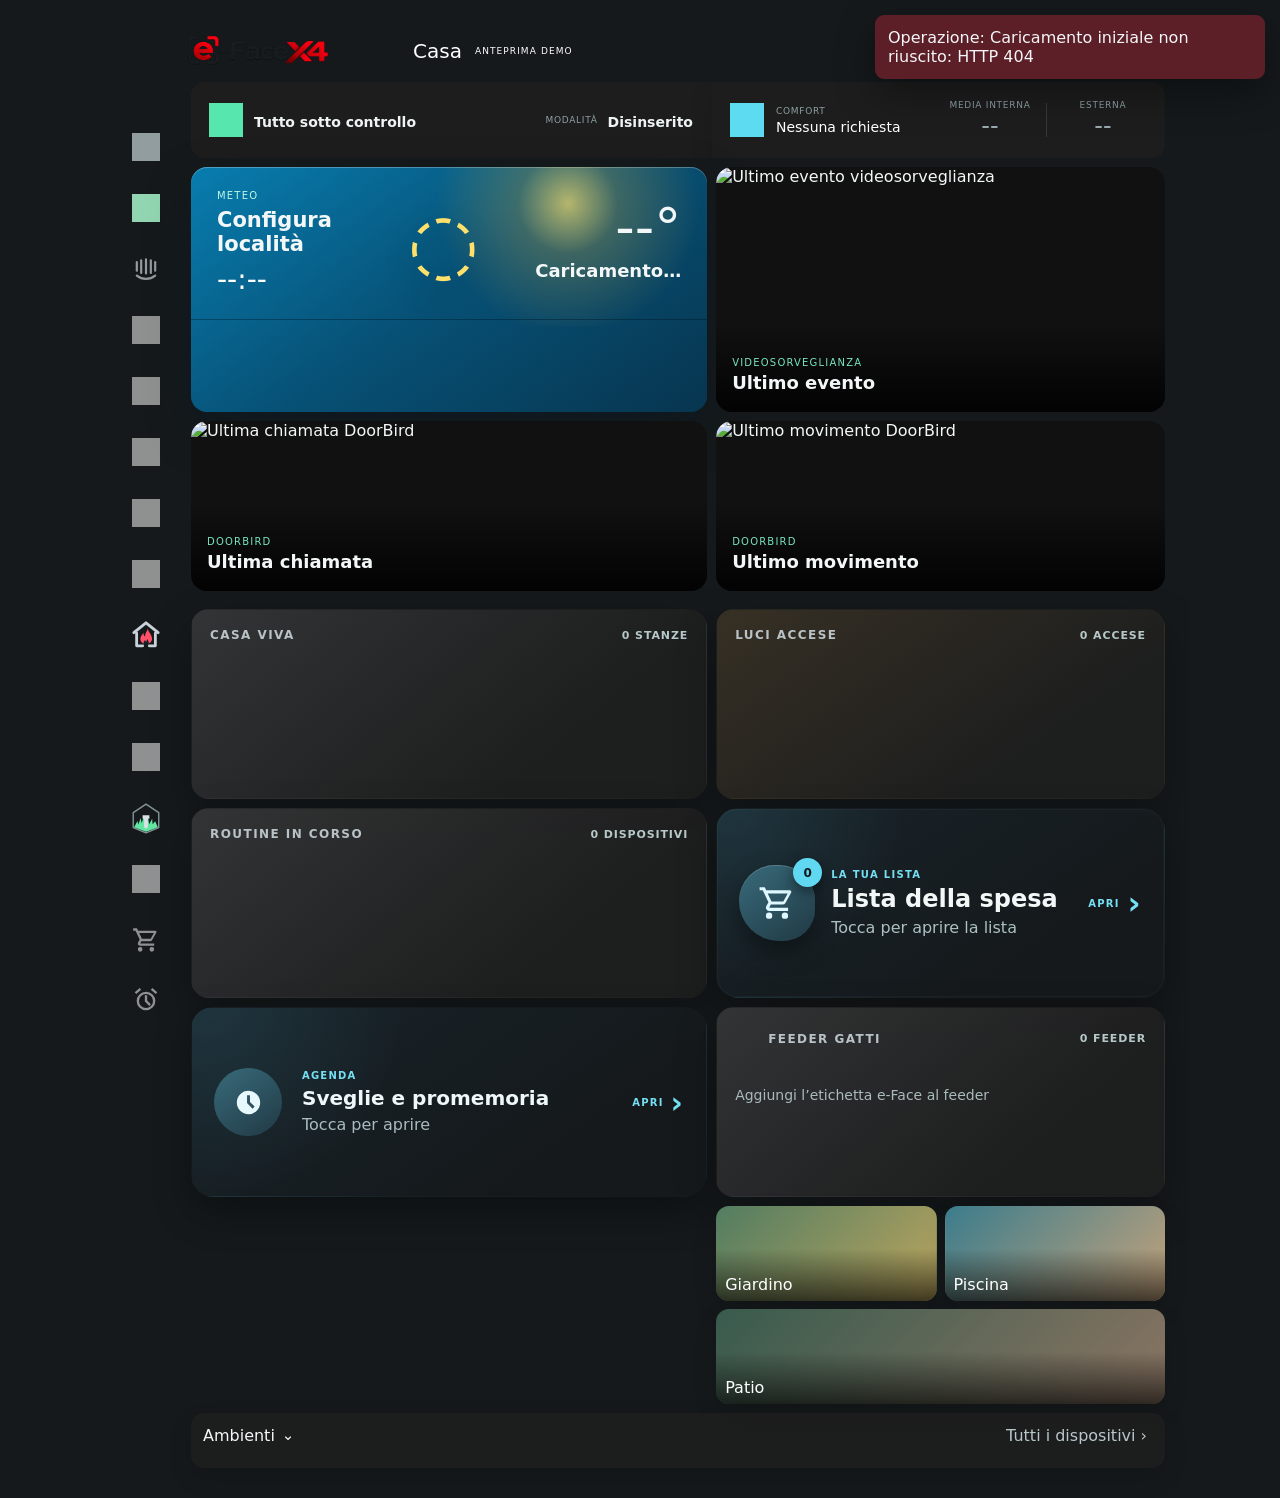
==== e_face_x4/app/static/index.html @ ea00d8ea "Edit Hub organization from e-Face 2.21.298" ====
<!doctype html>
<html lang="it" style="background:var(--initial-background,#181c1f);--initial-background:__INITIAL_BACKGROUND__"><head>
  <meta charset="utf-8"><meta name="viewport" content="width=device-width,initial-scale=1,viewport-fit=cover">
  <meta name="theme-color" content="#181c1f"><title>e-Face X4</title>
  <link rel="icon" type="image/png" href="assets/eface-x4-app-icon.png"><link rel="apple-touch-icon" href="assets/eface-x4-app-icon.png">
<link rel="manifest" href="assets/manifest.webmanifest?v=2.20.38"><link rel="stylesheet" href="assets/app.css?v=2.21.84"><link rel="stylesheet" href="assets/backgrounds.css?v=2.20.20"><link rel="stylesheet" href="assets/media.css?v=2.21.143"><link rel="stylesheet" href="assets/media-x4.css?v=2.21.95"><link rel="stylesheet" href="assets/media-session.css?v=2.20.20"><link rel="stylesheet" href="assets/media-sessions.css?v=2.21.140"><link rel="stylesheet" href="assets/media-remote.css?v=2.20.20"><link rel="stylesheet" href="assets/media-remote-colors.css?v=2.20.20"><link rel="stylesheet" href="assets/media-remote-responsive.css?v=2.20.20"><link rel="stylesheet" href="assets/header-responsive.css?v=2.20.20"><link rel="stylesheet" href="assets/home-rooms.css?v=2.21.92"><link rel="stylesheet" href="assets/device-icons.css?v=2.20.20"><link rel="stylesheet" href="assets/home-status.css?v=2.20.20"><link rel="stylesheet" href="assets/home-live-media.css?v=2.21.143"><link rel="stylesheet" href="assets/media-session-power.css?v=2.20.20"><link rel="stylesheet" href="assets/home-comfort.css?v=2.20.20"><link rel="stylesheet" href="assets/security.css?v=2.20.20">
  <link rel="stylesheet" href="assets/ui-compat.css?v=2.20.20"><link rel="stylesheet" href="assets/alarm-state.css?v=2.21.163"><link rel="stylesheet" href="assets/security-pin.css?v=2.20.20"><link rel="stylesheet" href="assets/security-panels.css?v=2.21.111"><link rel="stylesheet" href="assets/borderless.css?v=2.21.111"><link rel="stylesheet" href="assets/energy.css?v=2.20.20"><link rel="stylesheet" href="assets/card-themes.css?v=2.21.251"><link rel="stylesheet" href="assets/header-media-state.css?v=2.20.20"><link rel="stylesheet" href="assets/mobile-alignment.css?v=2.20.20"><link rel="stylesheet" href="assets/refresh-state.css?v=2.20.20"><link rel="stylesheet" href="assets/evoice.css?v=2.20.20"><link rel="stylesheet" href="assets/splash.css?v=2.20.20"><link rel="stylesheet" href="assets/state-glow.css?v=2.21.182"><link rel="stylesheet" href="assets/media-zone-mute.css?v=2.20.24"><link rel="stylesheet" href="assets/media-active-source.css?v=2.20.64">
<link rel="stylesheet" href="assets/music-navigator.css?v=2.21.2"><link rel="stylesheet" href="assets/recent-visibility.css?v=2.21.84"><link rel="stylesheet" href="assets/media-room-label.css?v=2.20.92"><link rel="stylesheet" href="assets/intercom-nav.css?v=2.21.60"><link rel="stylesheet" href="assets/ui-theme-contract.css?v=2.21.27">
</head><body><div id="startup-splash" class="startup-splash" role="status" aria-label="Avvio e-Face X4" data-duration-ms="__STARTUP_SPLASH_MS__" style="__STARTUP_SPLASH_STYLE__"><img src="assets/startup-splash.png?v=2.20.20" alt="e-Face X4 by Ekonex"></div><div id="app" class="app loading" aria-live="polite">
  <header class="topbar">
    <div class="home-title"><img src="assets/brand-horizontal.png?v=2.20.20" alt="e-Face X4" class="horizontal-logo" role="button" tabindex="0" aria-label="Torna alla Home"><h1 id="home-name">Casa</h1><span id="mode">ANTEPRIMA DEMO</span></div>
    <div class="clock"><strong id="clock">--:--</strong><span id="date">--</span></div><button id="global-media-session" class="global-media-session" aria-label="Gestione sessione audio e video" hidden><svg viewBox="0 0 24 24" aria-hidden="true"><defs><linearGradient id="media-session-mixed-gradient"><stop offset="50%" stop-color="#20df6b"/><stop offset="50%" stop-color="#61d8f2"/></linearGradient></defs><path d="M2.4 7C2.5 4.4 4.5 2.4 7 2.4V1C3.5.9.8 3.6 1 7h1.4M7 5.4V4C5.2 4 4 5.3 4 7h1.4C5.5 6.2 6.2 5.5 7 5.4M17 2.4c2.5 0 4.5 2 4.6 4.6H23c.2-3.4-2.5-6.1-6-6v1.4M17 4v1.4c.8.1 1.5.8 1.6 1.6H20c0-1.7-1.2-3-3-3M19 20v-8h3L12 3 2 12h3v8h14Z"/></svg><b>1</b></button><button id="tools-open" class="more" aria-label="Strumenti">⋮</button>
  </header>
  <link rel="stylesheet" href="assets/app.css?v=2.21.298">
  <div class="layout">
    <nav class="rail" aria-label="Navigazione principale">
      <button class="active" data-view="watch" title="Guarda"><b class="nav-icon" data-icon="watch"></b><span>Guarda</span></button>
      <button data-view="listen" title="Ascolta"><b class="nav-icon" data-icon="listen"></b><span>Ascolta</span></button>
      <button data-view="intercom" title="Intercom"><b class="nav-intercom-icon" aria-hidden="true"></b><span>Intercom</span></button>
      <button data-view="lights" title="Luci"><b class="nav-icon" data-icon="lights"></b><span>Luci</span></button>
      <button data-view="extra" title="Extra"><b class="nav-icon" data-icon="extra"></b><span>Extra</span></button>
      <button data-view="scenarios" title="Scenari"><b class="nav-icon" data-icon="scenarios"></b><span>Scenari</span></button>
      <button data-view="covers" title="Oscuranti"><b class="nav-icon" data-icon="covers"></b><span>Oscuranti</span></button>
      <button data-view="comfort" title="Comfort"><b class="nav-icon" data-icon="comfort"></b><span>Comfort</span></button>
      <button data-view="sensors" title="Sensori"><b class="nav-icon" data-icon="sensors"></b><span>Sensori</span></button>
      <button data-view="energy" title="Energia"><b class="nav-icon" data-icon="energy"></b><span>Energia</span></button>
      <button data-view="irrigation" title="Irrigazione e-Dry"><i id="irrigation-zone-badge" class="irrigation-badge zone" hidden></i><b class="nav-irrigation-icon" aria-hidden="true"><svg viewBox="0 0 32 32"><path class="irrigation-frame" d="M4 11 16 3l12 8v14L16 30 4 25Z"/><path class="irrigation-grass" d="M4.8 24.7 8 18.8l.8 3.2 2.2-6 .9 5 2.2-7 1.7 7 2.1-5.4 1.1 6.2 2.8-5.1.4 5.2 2.4-2.8 2.6 5.6L16 29Z"/><path class="irrigation-head" d="M14.2 16.2h3.6v8.2l-1.8 2-1.8-2v-8.2m-1.4-2.8h6.4v3.2h-6.4Z"/><g class="irrigation-spray"><path d="M3.5 17.7c3.5-5 7-6.7 10.2-6.8M28.5 17.7c-3.5-5-7-6.7-10.2-6.8M6.4 20.6c2.4-3.4 4.7-4.5 7.3-4.7M25.6 20.6c-2.4-3.4-4.7-4.5-7.3-4.7"/><i></i></g><g class="irrigation-drops"><path d="M5.2 13.6s-1.3 1.6-1.3 2.5a1.3 1.3 0 0 0 2.6 0c0-.9-1.3-2.5-1.3-2.5ZM26.8 13.6s-1.3 1.6-1.3 2.5a1.3 1.3 0 0 0 2.6 0c0-.9-1.3-2.5-1.3-2.5ZM9.2 10.4s-1 1.3-1 2a1 1 0 0 0 2 0c0-.7-1-2-1-2ZM22.8 10.4s-1 1.3-1 2a1 1 0 0 0 2 0c0-.7-1-2-1-2Z"/></g></svg></b><i id="irrigation-program-badge" class="irrigation-badge program" hidden></i><span>Irrigazione</span></button>
      <button data-view="security" title="Sicurezza"><b class="nav-icon" data-icon="security"></b><span>Sicurezza</span></button>
      <button data-view="shopping" title="Lista della spesa"><b class="nav-shopping-icon"><svg viewBox="0 0 24 24" aria-hidden="true"><path d="M17 18a2 2 0 1 1 0 4 2 2 0 0 1 0-4M1 2h3.27l.94 2H20a1 1 0 0 1 .88 1.5l-3.58 6.47A2 2 0 0 1 15.55 13H8.1l-.9 1.63-.03.12a.25.25 0 0 0 .25.25H19v2H7a2 2 0 0 1-1.76-2.96l1.36-2.45L3 4H1V2m6 16a2 2 0 1 1 0 4 2 2 0 0 1 0-4m9-7 2.78-5H6.14l2.36 5H16Z"/></svg></b><span>Spesa</span><i id="shopping-nav-count" hidden>0</i></button>
      <button data-view="alexa-agenda" title="Sveglie, timer e promemoria Alexa"><b class="nav-agenda-icon"><svg viewBox="0 0 24 24" aria-hidden="true"><path d="M12 4a8 8 0 1 1-8 8 8 8 0 0 1 8-8m0 2a6 6 0 1 0 6 6 6 6 0 0 0-6-6m1 1v4.59l3.2 3.2-1.41 1.42L11 12.41V7h2M7.88 2.39 3.6 5.95 2.32 4.41 6.6.85l1.28 1.54m8.24 0L17.4.85l4.28 3.56-1.28 1.54-4.28-3.56Z"/></svg></b><span>Agenda</span><i id="agenda-nav-count" hidden>0</i></button>
    </nav>
    <main>
      <div id="home-view"><section class="dashboard-grid">
        <div class="home-overview-summary"><button class="home-security-summary security-safe" id="home-security-summary"><span class="home-security-state"><i id="home-security-icon" class="mdi-mask"></i><span><b id="home-security-state">Tutto sotto controllo</b></span></span><span class="home-security-mode"><small>MODALITÀ</small><strong id="home-security-mode">Disinserito</strong></span></button><button class="climate-card home-comfort-summary xcard comfort-idle" id="home-comfort-summary"><span class="comfort-state"><i id="home-comfort-icon" class="mdi-mask"></i><span><small>COMFORT</small><b id="home-comfort-state">Nessuna richiesta</b></span></span><span class="comfort-readings"><span><small>MEDIA INTERNA</small><strong id="home-comfort-inside">--</strong></span><i></i><span><small>ESTERNA</small><strong id="home-comfort-outside">--</strong></span></span></button></div>
        <section class="home-wow-grid" id="home-wow-grid"><article class="home-weather-widget" id="home-weather-widget"><div class="weather-current"><div class="weather-place"><small>METEO</small><strong id="home-weather-place">Configura località</strong><span id="home-weather-clock">--:--</span></div><i class="weather-symbol" id="home-weather-icon">◌</i><div class="weather-reading"><b id="home-weather-temperature">--°</b><strong id="home-weather-state">Caricamento…</strong><span id="home-weather-detail"></span></div></div><div class="weather-forecast" id="home-weather-forecast"></div></article><button class="home-event-widget" id="home-camera-event"><img alt="Ultimo evento videosorveglianza"><span><small>VIDEOSORVEGLIANZA</small><strong>Ultimo evento</strong><time></time></span></button><button class="home-event-widget" id="home-doorbell-event"><img alt="Ultima chiamata DoorBird"><span><small>DOORBIRD</small><strong>Ultima chiamata</strong><time></time></span></button><button class="home-event-widget" id="home-motion-event"><img alt="Ultimo movimento DoorBird"><span><small>DOORBIRD</small><strong>Ultimo movimento</strong><time></time></span></button></section>
        <section class="quick-grid state-summary-grid" id="widgets"></section>
        <section class="home-insight-widget home-room-pulse" id="home-room-pulse" aria-label="Casa viva"><header><span>CASA VIVA</span><strong id="home-room-pulse-count">0 STANZE</strong></header><div id="home-room-pulse-list" class="home-room-pulse-list"></div></section>
        <section class="home-insight-widget home-lights-now" id="home-lights-now" aria-label="Luci accese"><header><span>LUCI ACCESE</span><strong id="home-lights-now-count">0 ACCESE</strong></header><div id="home-lights-now-list" class="home-lights-now-list"></div></section>
        <section class="home-insight-widget home-routine-pulse" id="home-routine-pulse" aria-label="Routine in corso"><header><span>ROUTINE IN CORSO</span><strong id="home-routine-pulse-count">0 DISPOSITIVI</strong></header><div id="home-routine-pulse-list" class="home-routine-pulse-list"></div></section>
        <button type="button" class="home-insight-widget home-shopping-card" id="home-shopping-list" aria-label="Apri lista della spesa"><span class="home-shopping-art"><svg viewBox="0 0 24 24" aria-hidden="true"><path d="M17 18a2 2 0 1 1 0 4 2 2 0 0 1 0-4M1 2h3.27l.94 2H20a1 1 0 0 1 .88 1.5l-3.58 6.47A2 2 0 0 1 15.55 13H8.1l-.9 1.63-.03.12a.25.25 0 0 0 .25.25H19v2H7a2 2 0 0 1-1.76-2.96l1.36-2.45L3 4H1V2m6 16a2 2 0 1 1 0 4 2 2 0 0 1 0-4m9-7 2.78-5H6.14l2.36 5H16Z"/></svg><b id="home-shopping-count">0</b></span><span class="home-shopping-copy"><small>LA TUA LISTA</small><strong id="home-shopping-name">Lista della spesa</strong><span id="home-shopping-preview">Tocca per aprire la lista</span></span><span class="home-shopping-open">APRI <i>›</i></span></button>
        <button type="button" class="home-insight-widget home-agenda-card" id="home-agenda" aria-label="Apri agenda"><span class="home-agenda-art"><svg viewBox="0 0 24 24" aria-hidden="true"><path d="M12 4a8 8 0 1 1-8 8 8 8 0 0 1 8-8m1 3h-2v5.41l3.79 3.8 1.42-1.42-3.21-3.2V7Z"/></svg></span><span class="home-agenda-copy"><small>AGENDA</small><strong id="home-agenda-title">Sveglie e promemoria</strong><span id="home-agenda-preview">Tocca per aprire</span></span><span class="home-agenda-open">APRI <i>›</i></span></button>
        <section class="home-insight-widget home-pet-feeder" id="home-pet-feeder" aria-label="Feeder gatti"><header><span><i class="mdi-mask" style="--icon:url('api/icons/mdi/cat.svg')"></i> FEEDER GATTI</span><strong id="home-pet-feeder-count">0 FEEDER</strong></header><div id="home-pet-feeder-list" class="home-pet-feeder-list"><p class="home-insight-empty">Aggiungi l’etichetta e-Face al feeder</p></div></section>
        <section class="camera-grid" id="demo-cameras"><button class="camera garden"><span>Giardino</span></button><button class="camera pool"><span>Piscina</span></button><button class="camera patio"><span>Patio</span></button></section>
        <section class="room-panel xcard" id="room-panel"><div class="panel-title"><button id="rooms-toggle" aria-expanded="false">Ambienti <span aria-hidden="true">⌄</span></button><button id="show-all-devices">Tutti i dispositivi ›</button></div><div class="room-grid" id="rooms"></div></section>
      </section><section class="home-live-media" id="home-live-media" hidden><header><span></span><strong>LIVE</strong><b id="home-live-media-count">0 SESSIONI</b></header><div id="home-live-media-list" class="home-live-media-list"></div></section></div>
      <section id="detail-view" class="detail-view" hidden>
        <header class="detail-header"><button id="detail-back" aria-label="Torna alla home">‹</button><div><h2 id="detail-title">Sezione</h2></div></header>
        <nav id="light-filters" class="light-filters" aria-label="Filtri dispositivi" hidden><div class="room-filter"><button id="light-room-toggle" aria-expanded="false">Stanza</button><div id="light-room-menu" class="light-room-menu" hidden></div></div><button id="light-on-filter" class="light-state-filter" aria-label="Mostra solo i dispositivi accesi" title="Solo accesi" aria-pressed="false"><span aria-hidden="true"></span></button><button id="light-all-filter" class="active">Tutto</button></nav>
        <nav id="av-filters" class="av-filters" aria-label="Selezione stanza" hidden><button id="av-room-toggle" aria-expanded="false"><span class="mdi-mask" style="--icon:url('api/icons/mdi/home-sound-out.svg')"></span><b id="av-room-label">Tutte le stanze</b><small>Scegli stanza</small></button><div id="av-room-menu" class="av-room-menu" hidden></div></nav>
        <section id="scenario-panel" class="scenario-panel" hidden><div class="scenario-heading"><div><strong>Scenari</strong><span>Richiami rapidi</span></div><button id="scenario-refresh">Aggiorna</button></div><div id="scenario-list" class="scenario-list"><span class="empty-state">Caricamento scenari…</span></div></section>
        <div id="device-list" class="device-list page-device-list"></div>
      </section>
      <section id="energy-view" class="energy-view" hidden><header class="detail-header"><button id="energy-back" aria-label="Indietro">‹</button><div><h2 id="energy-title">Dashboard energia</h2></div><button id="energy-reload" class="energy-reload" aria-label="Aggiorna dashboard" title="Aggiorna dashboard" hidden><span class="mdi-mask" style="--icon:url('api/icons/mdi/refresh.svg')"></span></button></header><div id="energy-picker" class="energy-picker"><div id="energy-dashboard-grid" class="energy-dashboard-grid"><span class="empty-state">Caricamento dashboard…</span></div></div><div id="energy-frame-shell" class="energy-frame-shell" hidden><iframe id="energy-frame" class="energy-frame" title="Dashboard Energia e-SunMind" loading="lazy" scrolling="no"></iframe></div></section>
      <section id="irrigation-view" class="energy-view" hidden><header class="detail-header"><button id="irrigation-back" aria-label="Indietro">‹</button><div><h2>e-Dry Irrigazione</h2></div><button id="irrigation-reload" class="energy-reload" aria-label="Aggiorna dashboard" title="Aggiorna dashboard"><span class="mdi-mask" style="--icon:url('api/icons/mdi/refresh.svg')"></span></button></header><div class="energy-frame-shell irrigation-frame-shell"><iframe id="irrigation-frame" class="energy-frame" title="Dashboard e-Dry Irrigazione" loading="lazy" scrolling="no"></iframe></div></section>
      <section id="intercom-view" class="intercom-view" hidden><header class="detail-header"><button id="intercom-back" aria-label="Torna alla home">‹</button><div><h2>Intercom</h2></div></header><iframe id="intercom-frame" title="Videocitofono e chiamate Intercom" allow="microphone; autoplay"></iframe></section>
      <section id="alexa-agenda-view" class="alexa-agenda-view" hidden><header class="detail-header"><button id="alexa-agenda-back" aria-label="Torna alla home">‹</button><div><small>e-CONTROL</small><h2>Agenda</h2></div><button id="alexa-agenda-refresh" class="energy-reload" aria-label="Aggiorna">↻</button></header><div class="alexa-agenda-layout"><form id="alexa-agenda-form" class="alexa-agenda-card"><div class="alexa-agenda-mark"><svg viewBox="0 0 24 24" aria-hidden="true"><path d="M12 4a8 8 0 1 1-8 8 8 8 0 0 1 8-8m1 3h-2v5.41l3.79 3.8 1.42-1.42-3.21-3.2V7Z"/></svg></div><div><small>NUOVO EVENTO</small><h3>Sveglia, timer o promemoria</h3><p>Scegli Alexa, l’agenda interna oppure una delle agende esposte da e-Control.</p></div><label>Agenda<select id="alexa-agenda-source" required><option value="">Caricamento…</option></select></label><label id="alexa-agenda-device-label">Dispositivo Alexa<select id="alexa-agenda-device"><option value="">Caricamento…</option></select></label><div class="alexa-agenda-kinds" role="group" aria-label="Tipo"><button type="button" class="active" data-alexa-kind="alarm">Sveglia</button><button type="button" data-alexa-kind="timer">Timer</button><button type="button" data-alexa-kind="reminder">Promemoria</button></div><label id="alexa-agenda-repeat-label">Ripetizione<select id="alexa-agenda-repeat"><option value="once">Una volta</option><option value="daily">Tutti i giorni</option></select></label><label id="alexa-agenda-value-label">Quando<input id="alexa-agenda-value" maxlength="300" placeholder="es. domani alle 7:30" required></label><label id="alexa-agenda-start-label" hidden>Data e ora<input id="alexa-agenda-start" type="datetime-local"></label><button class="alexa-agenda-submit" type="submit">INSERISCI</button><output id="alexa-agenda-status" aria-live="polite"></output></form><section class="alexa-agenda-card alexa-agenda-current"><header><div><small>PROSSIMI EVENTI</small><h3>Agenda rilevata</h3></div></header><div id="alexa-agenda-items"><p>Caricamento…</p></div></section></div></section>
    </main>
  </div><div id="notice" class="notice" hidden></div>
  <dialog id="home-shopping-dialog" class="home-shopping-dialog"><header><div><small>e-CONTROL</small><h2 id="home-shopping-dialog-title">Lista della spesa</h2></div><button type="button" id="home-shopping-close" aria-label="Chiudi">×</button></header><form id="home-shopping-add" class="home-shopping-add"><input id="home-shopping-input" maxlength="500" autocomplete="off" placeholder="Aggiungi elemento" aria-label="Aggiungi elemento"><button type="submit" aria-label="Aggiungi alla lista">+</button></form><div id="home-shopping-items" class="home-shopping-items"><p class="home-insight-empty">Caricamento…</p></div></dialog>
  <dialog id="rgb-dialog" class="rgb-dialog"><header><div><h2 id="rgb-title">Luce RGB</h2></div><button id="rgb-close" aria-label="Chiudi">×</button></header><div class="rgb-popup-body"><label class="rgb-master"><output id="rgb-master-value">0%</output><input id="rgb-master" type="range" min="1" max="255"></label><div id="rgb-preview" class="rgb-preview"></div><div id="rgb-wheel" class="rgb-wheel" role="slider" aria-label="Selettore colore"><i></i></div><div id="rgb-palette" class="rgb-palette"></div><div id="rgb-channel-controls" class="rgb-channel-controls"></div><div class="rgb-popup-actions"><button data-popup-rgb-action="off">OFF</button><button data-popup-rgb-action="on">ON</button></div></div></dialog>
  <dialog id="home-event-dialog" class="home-event-dialog"><header><div><small id="home-event-dialog-source">IMMAGINE</small><h2 id="home-event-dialog-title">Evento</h2></div><button type="button" id="home-event-dialog-close" aria-label="Chiudi">×</button></header><figure><img id="home-event-dialog-image" alt="Immagine evento ingrandita"></figure></dialog><dialog id="media-sessions-dialog" class="media-sessions-dialog"><header><h2>Sessioni</h2><button id="media-sessions-close" aria-label="Chiudi">×</button></header><div id="media-sessions-list" class="media-sessions-list"></div></dialog>
  <dialog id="media-zones-dialog" class="media-zones-dialog"><header><div><h2>Gestione stanze</h2></div><button id="media-zones-close" aria-label="Chiudi">×</button></header><div class="zones-master" id="zones-master"></div><div id="media-zones-list" class="media-zones-list"></div><footer><button id="media-zones-save">APPLICA</button></footer></dialog>
  <dialog id="video-remote-dialog" class="video-remote-dialog"><header><button id="video-remote-close" aria-label="Chiudi">‹</button><h2 id="video-remote-title">Telecomando</h2><button data-remote-command="off" class="remote-power" aria-label="Spegni"><span class="mdi-mask" style="--icon:url('api/icons/mdi/power.svg')"></span></button></header><div id="video-remote-body"></div></dialog>
  <dialog id="security-area-dialog" class="security-area-dialog"><header><h2 id="security-area-title">Area</h2><button id="security-area-close" aria-label="Chiudi">×</button></header><div class="security-area-popup-icon"><span id="security-area-icon" class="mdi-mask"></span></div><div id="security-area-popup-actions" class="security-area-popup-actions"></div></dialog>
  <dialog id="security-pin-dialog" class="security-pin-dialog"><form method="dialog" id="security-pin-form"><header><span></span><button type="button" id="security-pin-close" aria-label="Annulla">×</button></header><div class="security-pin-body"><p id="security-pin-operation"></p><label for="security-pin-input">Codice</label><input id="security-pin-input" type="password" inputmode="none" autocomplete="off" maxlength="16" readonly required aria-label="Codice di sicurezza"><div id="security-pin-keys" class="security-pin-keys"><button type="button" data-pin-key="1">1</button><button type="button" data-pin-key="2">2</button><button type="button" data-pin-key="3">3</button><button type="button" data-pin-key="4">4</button><button type="button" data-pin-key="5">5</button><button type="button" data-pin-key="6">6</button><button type="button" data-pin-key="7">7</button><button type="button" data-pin-key="8">8</button><button type="button" data-pin-key="9">9</button><button type="button" data-pin-key="clear" aria-label="Cancella tutto">C</button><button type="button" data-pin-key="0">0</button><button type="button" data-pin-key="back" aria-label="Cancella ultima cifra">⌫</button></div><small id="security-pin-error" role="alert"></small></div><footer><button type="button" id="security-pin-cancel">ANNULLA</button><button type="submit" id="security-pin-confirm">CONFERMA</button></footer></form></dialog>
<dialog id="music-navigator-dialog" class="music-navigator-dialog"><header><button type="button" id="music-navigator-back" aria-label="Indietro">‹</button><span id="music-navigator-title">TuneIn</span><button type="button" id="music-navigator-search-toggle" aria-label="Cerca">⌕</button><button type="button" id="music-navigator-close" aria-label="Chiudi">×</button></header><nav id="music-navigator-tabs" aria-label="Sezioni TuneIn"><button type="button" data-msp-tab="Home">Home</button><button type="button" data-msp-tab="Browse">Sfoglia</button><button type="button" data-msp-tab="Favorites">Preferiti</button><button type="button" data-msp-tab="Settings">Impostazioni</button></nav><form id="music-navigator-search" hidden><input id="music-navigator-query" type="search" placeholder="Cerca in TuneIn" maxlength="120"><button type="submit">Cerca</button></form><div id="music-navigator-list" class="music-navigator-list"></div><footer id="music-navigator-more" hidden><button type="button">Carica altri</button></footer></dialog>
<dialog id="soundcloud-playlist-dialog" class="soundcloud-playlist-dialog"><form method="dialog" id="soundcloud-playlist-form"><header><h2>Salva in una lista SoundCloud</h2><button type="button" id="soundcloud-playlist-close" aria-label="Chiudi">×</button></header><label>Lista esistente<select id="soundcloud-playlist-select"><option value="">Crea nuova lista</option></select></label><label id="soundcloud-playlist-name-row">Nome nuova lista<input id="soundcloud-playlist-name" maxlength="80" placeholder="Scrivi il nome della playlist"></label><footer><button type="button" id="soundcloud-playlist-cancel">ANNULLA</button><button type="submit">SALVA</button></footer></form></dialog>
<dialog id="wiim-queue-dialog" class="wiim-queue-dialog"><header><h2 id="wiim-queue-title">Coda WiiM</h2><button type="button" id="wiim-queue-close" aria-label="Chiudi">×</button></header><div id="wiim-queue-list" class="wiim-queue-list"></div></dialog>
<dialog id="wiim-eq-dialog" class="wiim-eq-dialog"><header><h2>Equalizzatore WiiM</h2><button type="button" id="wiim-eq-close" aria-label="Chiudi">×</button></header><div id="wiim-eq-body" class="wiim-eq-body"></div></dialog>
</div><script type="module" src="assets/app.js?v=2.21.298"></script></body></html>
---- e_face_x4/app/static/assets/app.css ----
:root{color-scheme:dark;--ink:#f4f6f7;--muted:#9aa9ad;--panel:rgba(8,30,34,.84);--line:rgba(255,255,255,.11);--red:#ff1729;font-family:Inter,ui-sans-serif,system-ui,-apple-system,"Segoe UI",sans-serif}*{box-sizing:border-box}body{margin:0;min-height:100vh;color:var(--ink);background:#142c33}body:before{content:"";position:fixed;inset:0;z-index:-1;background:linear-gradient(135deg,rgba(132,191,213,.86),rgba(19,112,115,.78) 56%,rgba(14,74,78,.9)),radial-gradient(circle at 80% 20%,#50a9a2,transparent 48%)}button,input{font:inherit}.app{width:min(1100px,100%);min-height:100vh;margin:auto;padding:20px 25px 30px;transition:opacity .2s}.loading{opacity:.5}.topbar{height:62px;display:flex;align-items:center;gap:16px}.home-title{display:flex;align-items:center;gap:10px;margin-right:auto}.mini-brand{width:38px;height:38px;object-fit:contain}.home-title h1{margin:0;font-size:20px;font-weight:500}.home-title span{font-size:9px;color:#ffd1d5;letter-spacing:.12em}.clock{text-align:right}.clock strong,.clock span{display:block;font-size:11px}.clock span{color:#dbe5e7}.more{border:0;background:transparent;color:#fff;font-size:25px}.layout{display:grid;grid-template-columns:62px 1fr;gap:14px}.rail{display:flex;flex-direction:column;align-items:center;gap:11px;padding-top:36px}.rail button{width:52px;height:52px;border:0;color:rgba(255,255,255,.52);background:transparent}.rail b,.rail span{display:block}.rail b{font-size:30px;font-weight:400}.rail span{display:none}.rail button.active{color:#fff}.status-strip{display:flex;gap:7px;margin:0 0 10px;overflow:auto;scrollbar-width:none}.status-strip button{flex:0 0 auto;min-height:32px;padding:5px 13px;border:1px solid var(--line);border-radius:18px;color:#d9e3e5;background:rgba(7,27,31,.67)}.status-strip i{font-style:normal;margin-right:7px}.status-strip strong{margin:0 4px;color:#fff}.xcard,.quick-card,.camera{border:1px solid var(--line);border-radius:13px;background:var(--panel);box-shadow:0 10px 25px rgba(0,0,0,.12);backdrop-filter:blur(12px)}.dashboard-grid{display:grid;grid-template-columns:1.15fr 1fr;gap:9px}.climate-card{grid-column:1/3;min-height:72px;padding:10px 16px;display:flex;align-items:center;justify-content:space-between}.climate-card>div{display:flex;align-items:center;gap:10px}.climate-card i{color:#5ddcf1;font-style:normal;font-size:29px}.climate-card span{color:var(--muted);font-size:12px}.climate-card span b{color:#fff;font-weight:500}.temp-control button{border:0;color:#fff;background:transparent;font-size:31px}.temp-control strong{min-width:72px;text-align:center;font-size:41px;font-weight:300}.quick-grid{display:grid;grid-template-columns:1fr 1fr;gap:8px}.quick-card{min-height:68px;padding:10px 12px;display:grid;grid-template-columns:38px 1fr;align-items:center;text-align:left;color:#fff}.quick-card .qicon{width:34px;height:34px;display:grid;place-items:center;border-radius:8px;background:rgba(0,0,0,.28);font-size:19px}.quick-card span{display:block;color:var(--muted);font-size:10px}.quick-card strong{font-size:14px;font-weight:500}.camera-grid{display:grid;grid-template-columns:1fr 1fr;grid-template-rows:95px 95px;gap:8px}.camera{position:relative;overflow:hidden;min-height:0;padding:0;background-color:#52756f;background-size:cover;background-position:center}.camera:before{content:"";position:absolute;inset:0;background:linear-gradient(transparent 45%,rgba(0,0,0,.65))}.camera span{position:absolute;left:9px;bottom:7px}.camera.garden{background-image:linear-gradient(135deg,#527d61,#bba55e)}.camera.pool{background-image:linear-gradient(135deg,#3b7c8c,#c4a37b)}.camera.patio{grid-column:1/3;background-image:linear-gradient(135deg,#385b4d,#8b7563)}.room-panel{grid-column:1/3;padding:12px}.panel-title{display:flex;justify-content:space-between;margin-bottom:10px}.panel-title button{border:0;color:#b8c7ca;background:transparent}.room-grid{display:grid;grid-template-columns:repeat(4,1fr);gap:7px}.room-card{min-height:50px;padding:8px;border:1px solid var(--line);border-radius:9px;text-align:left;color:#fff;background:rgba(255,255,255,.055)}.room-card span,.room-card small{display:block}.room-card small{margin-top:3px;color:var(--muted);font-size:9px}.now-playing{display:grid;grid-template-columns:58px 1fr auto;gap:12px;align-items:center;margin-top:9px;padding:9px 12px;background:rgba(28,13,20,.82)}.cover{width:55px;height:55px;display:grid;place-items:center;border-radius:8px;background:linear-gradient(135deg,var(--red),#241925)}.track strong,.track span{display:block}.track span{margin-top:3px;color:#c9bfc2;font-size:11px}.track i{display:flex;gap:4px;margin-top:7px}.track i b{width:4px;height:4px;border-radius:50%;background:#7f6d72}.track i b:first-child{background:#fff}.transport{display:flex}.transport button{width:37px;height:37px;border:0;color:#fff;background:transparent;font-size:17px}.volume{grid-column:2/4;display:flex;gap:8px}.volume input{width:100%;accent-color:var(--red)}.volume strong{font-size:10px}.notice{position:fixed;right:15px;top:15px;max-width:390px;padding:13px;border-radius:9px;background:#5c1e27}.app-view{animation:flash .22s}@keyframes flash{from{opacity:.45}to{opacity:1}}
@media(max-width:700px){.app{padding:13px 10px 88px}.topbar{height:92px}.mini-brand{display:none}.home-title h1{font-size:27px}.layout{display:block}.rail{position:fixed;z-index:5;left:0;right:0;bottom:0;height:70px;display:flex;flex-direction:row;justify-content:space-around;padding:5px 8px max(5px,env(safe-area-inset-bottom));background:rgba(10,35,40,.94);backdrop-filter:blur(18px)}.rail button{flex:1;height:57px}.rail b{font-size:23px}.rail span{display:block;font-size:9px}.dashboard-grid{grid-template-columns:1fr}.climate-card,.room-panel{grid-column:1}.climate-card{min-height:78px}.quick-grid{grid-template-columns:1fr 1fr}.camera-grid{grid-template-rows:105px 105px}.room-grid{grid-template-columns:1fr 1fr}.now-playing{grid-template-columns:55px 1fr 42px}.transport button{display:none}.transport .play{display:block;font-size:24px}.volume{display:none}.status-strip button:nth-child(n+4){display:none}}
@media(min-width:701px){.camera-grid{grid-column:2}.quick-grid{grid-column:1}.now-playing{margin-left:76px}}
.product-name{display:block;font-size:18px;line-height:1.05}.home-title h1{margin:3px 0 0;font-size:13px;font-weight:500;color:#dce8ea}
@media(max-width:700px){.mini-brand{display:block;width:44px;height:44px}.product-name{font-size:19px}.home-title h1{font-size:14px}}
.home-title{gap:13px}.header-logo{width:92px;height:54px;object-fit:contain}.home-title h1{margin:0;font-size:20px;color:#fff;white-space:nowrap}.home-title>span{font-size:9px;color:#ffd1d5;letter-spacing:.12em;white-space:nowrap}
@media(max-width:700px){.header-logo{width:76px;height:48px}.home-title{gap:9px}.home-title h1{font-size:18px}.home-title>span{font-size:7px;letter-spacing:.08em}}
.header-symbol{width:43px;height:43px;object-fit:contain}.header-wordmark{font-size:21px;line-height:1;white-space:nowrap;color:#20252a;text-shadow:0 1px 1px rgba(255,255,255,.16)}.header-wordmark i{color:var(--red);font-style:normal}.home-title h1:before{content:"·";margin-right:13px;color:rgba(255,255,255,.45)}
@media(max-width:700px){.header-symbol{width:37px;height:37px}.header-wordmark{font-size:17px}.home-title h1{font-size:17px}.home-title h1:before{margin-right:8px}.home-title>span{display:none}}
.horizontal-logo{width:285px;height:52px;object-fit:contain;cursor:pointer}.home-title h1:before{content:"·";margin-right:13px;color:rgba(255,255,255,.45)}
@media(max-width:700px){.horizontal-logo{width:205px;height:42px}.home-title{gap:7px}.home-title h1{font-size:15px}.home-title h1:before{margin-right:6px}}
.status-strip .provider-online{border-color:rgba(90,225,158,.55)}.status-strip .provider-online strong{color:#73e0a9}.empty-state{grid-column:1/-1;padding:16px;color:var(--muted);font-size:12px;text-align:center}
[hidden]{display:none!important}.notice{z-index:20;box-shadow:0 14px 38px rgba(0,0,0,.35)}
.quick-card strong,.quick-card small{display:block}.quick-card strong{margin-top:3px}.quick-card small{margin-top:2px;color:var(--muted);font-size:9px}.camera-grid[hidden]+.room-panel{grid-column:1/3}.quick-grid:has(+.camera-grid[hidden]){grid-column:1/3;grid-template-columns:repeat(4,1fr)}
dialog{width:min(620px,calc(100% - 28px));max-height:78vh;padding:0;border:1px solid var(--line);border-radius:16px;color:var(--ink);background:#102f34;box-shadow:0 28px 80px rgba(0,0,0,.55)}dialog::backdrop{background:rgba(0,0,0,.56);backdrop-filter:blur(5px)}dialog header{position:sticky;top:0;display:flex;align-items:center;justify-content:space-between;padding:16px 18px;border-bottom:1px solid var(--line);background:#102f34}dialog h2{margin:2px 0 0}dialog header small{color:var(--muted)}dialog header button{width:38px;height:38px;border:0;border-radius:50%;color:#fff;background:rgba(255,255,255,.08);font-size:23px}.device-list{padding:9px}.device-list article{display:grid;grid-template-columns:40px 1fr auto;align-items:center;gap:10px;padding:10px;border-bottom:1px solid var(--line)}.device-glyph{width:36px;height:36px;display:grid;place-items:center;border-radius:8px;background:rgba(0,0,0,.24)}.device-list strong,.device-list small{display:block}.device-list small{margin-top:3px;color:var(--muted)}.device-list em{max-width:180px;color:#91d7c4;font-style:normal;font-size:12px;text-align:right;overflow-wrap:anywhere}
@media(max-width:700px){.quick-grid:has(+.camera-grid[hidden]){grid-template-columns:1fr 1fr}.device-list article{grid-template-columns:36px 1fr}.device-list em{grid-column:2;text-align:left}}
@media(min-width:701px){.rail button{position:relative}.rail button:hover span,.rail button:focus-visible span{position:absolute;z-index:8;left:58px;top:13px;display:block;padding:7px 10px;border:1px solid var(--line);border-radius:8px;color:#fff;background:#102f34;box-shadow:0 8px 22px rgba(0,0,0,.3);white-space:nowrap}}
@media(min-width:701px){.rail{gap:3px}.rail button{height:58px}.rail b{font-size:25px}}
@media(max-width:700px){.rail{justify-content:flex-start;overflow-x:auto;scrollbar-width:none}.rail button{flex:0 0 74px}.rail span{font-size:8px}}
.home-title{cursor:pointer}.detail-view{min-height:560px;padding:4px 0 24px}.detail-header{display:flex;align-items:center;gap:13px;margin-bottom:12px;padding:13px 16px;border:1px solid var(--line);border-radius:13px;background:var(--panel)}.detail-header>button{width:42px;height:42px;border:1px solid var(--line);border-radius:50%;color:#fff;background:rgba(255,255,255,.06);font-size:29px}.detail-header small{color:var(--muted)}.detail-header h2{margin:2px 0 0;font-size:24px}.page-device-list{display:grid;grid-template-columns:repeat(auto-fill,minmax(240px,1fr));gap:8px;padding:0}.page-device-list article{min-height:76px;border:1px solid var(--line);border-radius:12px;background:var(--panel)}.page-device-list article:last-child{border-bottom:1px solid var(--line)}
.light-filters{position:relative;z-index:4;display:grid;grid-template-columns:repeat(3,minmax(0,1fr));margin:-3px 0 12px;border-bottom:1px solid rgba(255,255,255,.24);background:rgba(3,8,12,.13)}.light-filters>button,.room-filter>button{position:relative;width:100%;min-width:0;height:52px;border:0;color:rgba(255,255,255,.48);background:transparent;font-size:18px;font-weight:400}.light-filters button:hover,.light-filters button.active,.room-filter>button[aria-expanded=true]{color:#fff}.light-filters>button{display:grid;place-items:center}.light-filters .light-state-filter span{position:relative;width:36px;height:36px;border:2px solid #fff;border-radius:50%}.light-filters .light-state-filter span:before{content:"";position:absolute;left:9px;right:9px;top:10px;height:2px;background:currentColor;box-shadow:0 5px currentColor,0 10px currentColor}.light-filters .light-state-filter.active span{color:#111;background:#fff}.room-filter{position:relative}.light-room-menu{position:absolute;z-index:15;top:48px;left:8px;width:min(430px,calc(100vw - 42px));padding:10px;display:grid;grid-template-columns:repeat(2,minmax(0,1fr));gap:7px;border:1px solid rgba(255,255,255,.16);border-radius:14px;background:rgba(8,30,34,.97);box-shadow:0 18px 48px rgba(0,0,0,.48);backdrop-filter:blur(18px)}.light-room-menu button{min-width:0;min-height:43px;padding:8px 11px;border:1px solid var(--line);border-radius:9px;color:#eaf0f1;background:rgba(255,255,255,.055);text-align:left;overflow:hidden;text-overflow:ellipsis;white-space:nowrap}.light-room-menu button:hover{background:rgba(97,216,242,.12)}.light-room-menu button.active{border-color:rgba(97,216,242,.62);color:#fff;background:rgba(97,216,242,.2);box-shadow:inset 3px 0 #61d8f2}@media(max-width:700px){.light-filters>button,.room-filter>button{height:48px;font-size:16px}.light-filters .light-state-filter span{width:34px;height:34px}.light-room-menu{position:fixed;left:10px;right:10px;bottom:78px;top:auto;width:auto;max-height:55vh;overflow-y:auto;grid-template-columns:1fr 1fr}}
.rail button.status-yellow .nav-icon{color:#ffd34e;filter:drop-shadow(0 0 7px rgba(255,211,78,.65))}.rail button.status-red .nav-icon{color:#ff4d61;filter:drop-shadow(0 0 7px rgba(255,77,97,.55))}.rail button.status-cyan .nav-icon{color:#61d8f2;filter:drop-shadow(0 0 7px rgba(97,216,242,.55))}.rail button.status-green .nav-icon{color:#50d890;filter:drop-shadow(0 0 7px rgba(80,216,144,.55))}
.rail button.status-amber .nav-icon{color:#ffa643;filter:drop-shadow(0 0 7px rgba(255,166,67,.62))}.rail button.status-comfort-mixed .nav-icon{color:transparent;background:linear-gradient(90deg,#ffa643 0 50%,#61d8f2 50% 100%);filter:drop-shadow(0 0 7px rgba(190,185,145,.55))}
.page-device-list article.device-climate-heat .device-glyph{color:#ff9b45;filter:drop-shadow(0 0 7px rgba(255,155,69,.5))}.page-device-list article.device-climate-cool .device-glyph{color:#61d8f2;filter:drop-shadow(0 0 7px rgba(97,216,242,.5))}.page-device-list article.device-climate-off .device-glyph{color:#aab5b8}.climate-summary{grid-column:1/-1;display:flex;justify-content:space-between;color:var(--muted);font-size:9px}.device-climate-heat .device-actions strong,.device-climate-cool .device-actions strong{min-width:62px;display:grid;place-items:center;font-size:18px}
@media(max-width:700px){.detail-view{min-height:calc(100vh - 180px)}.page-device-list{grid-template-columns:1fr}.detail-header h2{font-size:21px}}
.shortcuts-view .page-device-list{display:block}.shortcut-device-group{margin:0 0 18px}.shortcut-group-toggle{width:100%;min-height:52px;margin:0 0 8px;padding:0 12px;display:grid;grid-template-columns:minmax(0,1fr) auto 28px;align-items:center;gap:10px;border:0;border-radius:10px;color:#eef4f5;background:#ffffff0a;text-align:left}.shortcut-group-toggle>span:first-child{font-size:19px;font-weight:700}.shortcut-group-toggle small{color:#9eafb2;font-size:14px}.shortcut-group-toggle .mdi-mask{width:24px;height:24px}.shortcut-device-group.collapsed{margin-bottom:9px}.shortcut-device-grid{display:grid;grid-template-columns:repeat(auto-fill,minmax(300px,1fr));gap:10px}.shortcut-device-grid article{min-height:112px;padding:16px}.shortcut-device-grid .device-glyph{width:46px;height:46px}.shortcut-device-grid article>div>strong{font-size:18px}.shortcut-device-grid .device-actions button,.shortcut-device-grid .climate-mode-actions button{min-height:48px;min-width:58px;font-size:14px}.shortcut-device-grid input[type=range]{min-height:30px}.shortcut-device-grid .media-controls button{width:52px;height:52px}@media(max-width:700px){.shortcut-device-grid{grid-template-columns:1fr}.shortcut-device-grid article{min-height:104px;padding:13px}.shortcut-device-grid .device-actions button,.shortcut-device-grid .climate-mode-actions button{min-height:52px}}
.shortcut-security-scenario{min-height:92px;padding:15px;display:grid;grid-template-columns:48px minmax(0,1fr);align-items:center;gap:12px;text-align:left}.shortcut-security-scenario>.mdi-mask{width:43px;height:43px}.shortcut-security-scenario strong,.shortcut-security-scenario small{display:block}.shortcut-security-scenario strong{font-size:18px}.shortcut-security-scenario small{margin-top:5px;color:#9aa9ad}.shortcut-security-scenario.active small{color:#65eaae}
.shortcut-alarm-system{grid-template-columns:48px minmax(0,1fr)!important}.shortcut-alarm-system>div{display:grid;gap:7px}.shortcut-alarm-system>div small{display:block;color:#65eaae;font-size:15px;white-space:normal;line-height:1.25}
[data-home-widget]{grid-column:1/-1;max-width:none}.widget-user-hidden{display:none!important}[data-home-widget][data-widget-size="quarter"]{grid-column:span 3!important}[data-home-widget][data-widget-size="compact"]{grid-column:span 4!important}[data-home-widget][data-widget-size="standard"]{grid-column:span 6!important}[data-home-widget][data-widget-size="large"]{grid-column:span 8!important}[data-home-widget][data-widget-size="wide"]{grid-column:1/-1!important}.dashboard-grid:has([data-home-widget]){grid-template-columns:repeat(12,minmax(0,1fr));grid-auto-flow:dense;align-items:start}.dashboard-grid>#home-live-media{width:auto;margin:0}
#widgets.state-summary-grid[data-home-widget]{width:100%!important;min-width:0}#widgets.state-summary-grid>.status-counter{width:100%!important;min-width:0}#widgets.state-summary-grid[data-widget-size="wide"]>.status-counter{min-height:62px}
.home-wow-grid{display:contents}.home-weather-widget,.home-event-widget{position:relative;min-height:170px;overflow:hidden;border:0;border-radius:16px;background:#161b1d;color:#f3f7f8}.home-weather-widget{display:grid;grid-template-columns:64px minmax(0,1fr) auto;align-items:center;gap:18px;padding:24px;background:linear-gradient(125deg,#164b62,#182b39 58%,#171c20)}.home-weather-widget>.mdi-mask{width:60px;height:60px;color:#ffd45c}.home-weather-widget small,.home-event-widget small{display:block;color:#76e4bd;font-size:10px;letter-spacing:.12em}.home-weather-widget strong{display:block;margin:5px 0;font-size:25px}.home-weather-widget span{color:#b8c5c8}.home-weather-widget>b{font-size:46px;font-weight:400}.home-event-widget{padding:0;text-align:left}.home-event-widget img{width:100%;height:100%;min-height:170px;display:block;object-fit:cover;background:#111}.home-event-widget>span{position:absolute;inset:auto 0 0;padding:34px 16px 14px;background:linear-gradient(transparent,#000d)}.home-event-widget strong{display:block;margin-top:4px;font-size:18px}.home-event-widget.unavailable img{opacity:.18}.home-event-widget.unavailable::after{content:'Immagine non disponibile';position:absolute;inset:0;display:grid;place-items:center;color:#94a3a6}.home-event-widget[data-widget-size="compact"],.home-event-widget[data-widget-size="standard"]{max-width:none}@media(max-width:700px){[data-home-widget][data-widget-size]{grid-column:1/-1!important}.dashboard-grid:has([data-home-widget]){grid-template-columns:1fr}.home-weather-widget{grid-template-columns:46px minmax(0,1fr) auto;min-height:125px;padding:16px}.home-weather-widget>.mdi-mask{width:44px;height:44px}.home-weather-widget strong{font-size:19px}.home-weather-widget>b{font-size:30px}.home-event-widget,.home-event-widget img{min-height:145px}}
.home-weather-widget{display:block!important;min-height:245px!important;padding:0!important;background:linear-gradient(145deg,#087daf 0%,#075176 50%,#07354f 100%)!important;isolation:isolate}.home-weather-widget::before{content:'';position:absolute;inset:-35% -10% 35% 36%;z-index:-1;background:radial-gradient(circle,rgba(255,225,105,.7),rgba(255,190,45,.22) 22%,transparent 58%)}.home-weather-widget[data-weather="rain"]{background:linear-gradient(145deg,#35576b,#142f43 58%,#0b2233)!important}.home-weather-widget[data-weather="storm"]{background:linear-gradient(145deg,#303b65,#182244 58%,#11182d)!important}.home-weather-widget[data-weather="snow"]{background:linear-gradient(145deg,#7aa8bd,#31566f 58%,#193b52)!important}.weather-current{min-height:145px;padding:22px 26px;display:grid;grid-template-columns:minmax(130px,1fr) 100px minmax(170px,1fr);align-items:center;gap:22px}.weather-place small{color:#bdf8e5}.weather-place strong,.weather-place span{display:block}.weather-place strong{font-size:21px;margin:7px 0}.weather-place span{font-size:28px;color:#fff}.weather-current>#home-weather-icon{width:92px;height:92px;color:#ffe06b;filter:drop-shadow(0 5px 12px rgba(0,0,0,.3))}.weather-reading{text-align:right}.weather-reading>b{display:block;font-size:54px;line-height:1;font-weight:300}.weather-reading>strong{display:block;margin:5px 0;font-size:18px}.weather-reading>span{display:block;color:#d6e9ef;font-size:12px}.weather-forecast{display:grid;grid-template-columns:repeat(5,1fr);background:rgba(0,15,28,.35);border-top:1px solid rgba(255,255,255,.2)}.weather-forecast>div{display:grid;grid-template-columns:1fr;place-items:center;gap:5px;padding:11px 8px}.weather-forecast small{color:#d7edf3}.weather-forecast i{width:27px;height:27px;color:#ffe070}.weather-forecast span{font-size:12px;color:#b6cfda}.weather-forecast span b{color:#fff}.home-weather-widget[data-widget-size="compact"] .weather-current{grid-template-columns:1fr auto;padding:18px}.home-weather-widget[data-widget-size="compact"] .weather-current>#home-weather-icon{width:64px;height:64px}.home-weather-widget[data-widget-size="compact"] .weather-reading{grid-column:1/-1;text-align:left}.home-weather-widget[data-widget-size="compact"] .weather-place span{font-size:22px}.home-weather-widget[data-widget-size="compact"] .weather-forecast>div:nth-child(n+4){display:none}.home-weather-widget[data-widget-size="compact"] .weather-forecast{grid-template-columns:repeat(3,1fr)}@media(max-width:700px){.weather-current{grid-template-columns:1fr 70px;padding:18px}.weather-current>#home-weather-icon{width:64px;height:64px}.weather-reading{grid-column:1/-1;text-align:left}.weather-reading>b{font-size:42px}.weather-place span{font-size:23px}.weather-forecast>div:nth-child(n+5){display:none}.weather-forecast{grid-template-columns:repeat(4,1fr)}}
.home-weather-widget{box-shadow:inset 0 1px rgba(255,255,255,.28),0 18px 45px rgba(0,25,45,.34)}.home-weather-widget::after{content:'';position:absolute;inset:0;z-index:-1;pointer-events:none;background:linear-gradient(115deg,transparent 20%,rgba(255,255,255,.10) 42%,transparent 60%);transform:translateX(-80%);animation:weather-shimmer 12s ease-in-out infinite}.weather-symbol{font-style:normal;display:grid;place-items:center;line-height:1;background:none!important;-webkit-mask:none!important;mask:none!important}.weather-current>#home-weather-icon{width:108px;height:108px;font-size:82px;filter:drop-shadow(0 12px 14px rgba(0,0,0,.34));animation:weather-float 4.5s ease-in-out infinite}.weather-forecast{backdrop-filter:blur(12px)}.weather-forecast>div{min-width:0;border-right:1px solid rgba(255,255,255,.08);transition:background .2s}.weather-forecast>div:last-child{border-right:0}.weather-forecast>div:hover{background:rgba(255,255,255,.09)}.weather-forecast .weather-symbol{width:auto;height:auto;font-size:27px;filter:drop-shadow(0 4px 5px rgba(0,0,0,.3))}@keyframes weather-float{50%{transform:translateY(-7px) scale(1.03)}}@keyframes weather-shimmer{0%,65%{transform:translateX(-90%)}85%,100%{transform:translateX(110%)}}
[data-home-widget].widget-user-hidden{display:none!important}
.home-insight-widget{min-width:0;min-height:190px;padding:18px;border:1px solid color-mix(in srgb,var(--ui-accent) 23%,transparent);border-radius:18px;color:#f3f8f7;background:linear-gradient(140deg,color-mix(in srgb,var(--ui-surface) 86%,var(--ui-accent)),var(--ui-surface) 72%);box-shadow:0 16px 40px #0004;overflow:hidden}.home-insight-widget>header{display:flex;align-items:center;justify-content:space-between;gap:10px;margin-bottom:14px}.home-insight-widget>header span{font-size:12px;font-weight:800;letter-spacing:.12em;color:var(--ui-accent)}.home-insight-widget>header strong{font-size:11px;letter-spacing:.08em;color:#b6c8c8}.home-insight-widget button{border:1px solid #ffffff18;color:inherit;background:var(--ui-cell);cursor:pointer;text-align:left}.home-insight-widget button:hover,.home-insight-widget button:focus-visible{border-color:var(--ui-accent);outline:none;transform:translateY(-2px)}.home-insight-empty{margin:22px 0;color:#aabbbc;font-size:14px}.home-room-pulse-list{display:grid;grid-template-columns:repeat(auto-fit,minmax(145px,1fr));gap:9px}.home-pulse-room{min-width:0;min-height:98px;display:grid;grid-template-columns:20px minmax(0,1fr);align-content:center;gap:4px 8px;padding:13px;border-radius:12px;transition:transform .2s,border-color .2s}.home-pulse-room strong{overflow:hidden;text-overflow:ellipsis;white-space:nowrap;font-size:15px}.home-pulse-room small{grid-column:2;overflow:hidden;text-overflow:ellipsis;white-space:nowrap;color:#b9caca}.home-pulse-orb{width:13px;height:13px;align-self:center;border-radius:50%;background:#617578;box-shadow:0 0 0 5px #ffffff0c}.home-pulse-room.is-awake .home-pulse-orb{background:var(--ui-accent);box-shadow:0 0 0 5px color-mix(in srgb,var(--ui-accent) 18%,transparent),0 0 18px var(--ui-accent)}.home-lights-now{background:linear-gradient(145deg,color-mix(in srgb,var(--ui-surface) 88%,#f4bd4f),var(--ui-surface) 72%)}.home-lights-now-list,.home-routine-pulse-list{display:grid;gap:8px}.home-glow-light,.home-running-device{width:100%;min-width:0;display:flex;align-items:center;gap:10px;padding:10px 12px;border-radius:12px;transition:transform .2s,border-color .2s}.home-glow-light>span:nth-child(2),.home-running-device>span:nth-child(2){min-width:0;flex:1}.home-glow-light strong,.home-running-device strong,.home-glow-light small,.home-running-device small{display:block;overflow:hidden;text-overflow:ellipsis;white-space:nowrap}.home-glow-light small,.home-running-device small{margin-top:2px;color:#aec0c1;font-size:11px}.home-glow-light>b{color:#ffe08c;font-size:11px}.home-glow-bulb{display:grid;place-items:center;width:34px;height:34px;flex:none;border-radius:50%;color:#ffe08c;background:#e9af3d22;box-shadow:0 0 20px #e9af3d33}.home-routine-pulse.is-running{border-color:var(--ui-accent);box-shadow:0 0 28px color-mix(in srgb,var(--ui-accent) 16%,transparent)}.home-running-ring{width:24px;height:24px;flex:none;border:3px solid #5d7776;border-radius:50%}.home-routine-pulse.is-running .home-running-ring{border-color:var(--ui-accent);border-top-color:transparent;animation:home-routine-turn 1.4s linear infinite}@keyframes home-routine-turn{to{transform:rotate(360deg)}}@media(max-width:700px){.home-insight-widget{min-height:150px;padding:15px}.home-room-pulse-list{grid-template-columns:repeat(2,minmax(0,1fr))}}@media(prefers-reduced-motion:reduce){.home-running-ring{animation:none!important}}
.home-event-dialog{width:min(1180px,calc(100vw - 44px));max-width:none;height:min(88vh,850px);max-height:none;padding:0;border:0;border-radius:22px;background:#0b1012;color:#fff;overflow:hidden;box-shadow:0 30px 100px rgba(0,0,0,.75)}.home-event-dialog::backdrop{background:rgba(0,7,10,.84);backdrop-filter:blur(12px)}.home-event-dialog header{height:76px;padding:0 22px;display:flex;align-items:center;justify-content:space-between;background:linear-gradient(90deg,#161d20,#101517)}.home-event-dialog header small{display:block;color:#66e3b5;font-size:10px;letter-spacing:.15em}.home-event-dialog header h2{margin:4px 0 0;font-size:22px}.home-event-dialog header button{width:48px;height:48px;border:0;border-radius:50%;background:rgba(255,255,255,.1);color:#fff;font-size:32px}.home-event-dialog figure{height:calc(100% - 76px);min-width:0;min-height:0;margin:0;display:flex;align-items:center;justify-content:center;overflow:hidden;background:#050708}.home-event-dialog figure img{display:block;width:auto;height:auto;max-width:100%;max-height:100%;min-width:0;min-height:0;object-fit:contain}.home-event-dialog figure video{max-width:100%;max-height:100%}@media(max-width:700px){.home-event-dialog{width:calc(100vw - 18px);height:min(82vh,680px);border-radius:16px}.home-event-dialog header{height:64px;padding:0 15px}.home-event-dialog figure{height:calc(100% - 64px)}}
.nav-icon,.mdi-mask{display:block;background:currentColor;-webkit-mask:var(--icon) center/contain no-repeat;mask:var(--icon) center/contain no-repeat}.rail .nav-icon{width:28px;height:28px;margin:auto}.device-glyph.mdi-mask{background-color:currentColor}
.device-actions{display:flex;gap:6px;grid-column:1/-1;justify-content:flex-end}.device-actions button{border:1px solid rgba(255,255,255,.22);border-radius:10px;background:rgba(255,255,255,.08);color:#fff;padding:7px 12px;font-weight:700}.device-actions button:active{background:#ff243f}.device-actions button:disabled{opacity:.45}
[data-device-toggle]{cursor:pointer;transition:border-color .16s,background .16s,transform .08s}[data-device-toggle]:active{transform:scale(.985);background:rgba(255,255,255,.1)}[data-device-toggle]:focus-visible{outline:2px solid rgba(255,255,255,.75);outline-offset:2px}
.app{overflow-x:clip}.layout>main,.detail-view,.scenario-panel,.scenario-list{min-width:0;max-width:100%}.scenario-panel{margin-bottom:12px;padding:12px;overflow:hidden;border:1px solid var(--line);border-radius:14px;background:var(--panel)}.scenario-heading{display:flex;align-items:center;justify-content:space-between;margin-bottom:9px}.scenario-heading span{display:block;margin-top:2px;color:var(--muted);font-size:10px}.scenario-heading button,.scenario-actions button{border:1px solid var(--line);border-radius:9px;color:#fff;background:rgba(255,255,255,.07);padding:7px 10px;font-size:10px;font-weight:700}.scenario-list{display:grid;width:100%;grid-template-columns:repeat(3,minmax(0,1fr));gap:8px}.scenario-card{min-width:0;display:grid;grid-template-columns:36px minmax(0,1fr);gap:9px;align-items:center;padding:10px;border:1px solid var(--line);border-radius:12px;background:rgba(255,255,255,.045)}.scenario-card.active{border-color:rgba(255,211,78,.5);background:rgba(255,211,78,.08)}.scenario-glyph{width:31px;height:31px;color:#cbd6d8}.scenario-card.active .scenario-glyph{color:#ffd34e}.scenario-card small{display:block;margin-top:3px;color:var(--muted);font-size:9px}.scenario-actions{grid-column:1/-1;display:flex;justify-content:flex-end;gap:6px}.scenario-actions button:active{background:#ff243f}.scenario-actions button:disabled{opacity:.45}@media(min-width:701px) and (max-width:1024px){.scenario-list{grid-template-columns:repeat(2,minmax(0,1fr))}}@media(max-width:700px){.scenario-panel{padding:10px}.scenario-heading{gap:8px}.scenario-list{grid-template-columns:1fr}.scenario-heading button,.scenario-actions button{min-height:40px;padding:8px 12px}}
.page-device-list article.device-light-on .device-glyph{color:var(--light-color,#ffd34e);filter:drop-shadow(0 0 var(--light-glow,7px) rgba(255,211,78,var(--light-alpha,.48)))}
.page-device-list article.device-switch-off .device-glyph,.page-device-list article.device-lock-closed .device-glyph{color:#50d890}.page-device-list article.device-switch-off,.page-device-list article.device-lock-closed{border-color:rgba(80,216,144,.38)}
.page-device-list article.device-switch-on .device-glyph,.page-device-list article.device-lock-open .device-glyph{color:#ff4d61;filter:drop-shadow(0 0 6px rgba(255,77,97,.35))}.page-device-list article.device-switch-on,.page-device-list article.device-lock-open{border-color:rgba(255,77,97,.42)}
.page-device-list article.device-cover-closed .device-glyph,.page-device-list article.device-cover-open .device-glyph{color:var(--cover-color,#aab5b8)}.page-device-list article.device-cover-open .device-glyph{filter:drop-shadow(0 0 var(--cover-glow,2.5px) rgba(97,216,242,var(--cover-alpha,.15)))}.page-device-list article.device-cover-open{border-color:rgba(97,216,242,var(--cover-alpha,.15))}
.dimmer-control,.rgb-card-master{grid-column:1/-1;display:grid;grid-template-columns:minmax(0,1fr) 38px;align-items:center;gap:8px}.dimmer-control input,.rgb-card-master input{width:100%}.dimmer-control output,.rgb-card-master output{color:#dbe5e7;font-size:11px;text-align:right}.dimmer-control input{height:5px;-webkit-appearance:none;appearance:none;border:1px solid rgba(255,255,255,.45);border-radius:5px;background:linear-gradient(90deg,var(--slider-color,#fff) 0 var(--level,0%),rgba(255,255,255,.28) var(--level,0%) 100%)}.dimmer-control input::-webkit-slider-thumb{-webkit-appearance:none;width:15px;height:15px;border:0;border-radius:50%;background:var(--slider-color,#fff);box-shadow:0 0 5px color-mix(in srgb,var(--slider-color,#fff) 45%,transparent)}.dimmer-control input::-moz-range-thumb{width:15px;height:15px;border:0;border-radius:50%;background:var(--slider-color,#fff)}.dimmer-control.active{--slider-color:#ffd34e}.rgb-device{grid-template-columns:40px minmax(0,1fr) auto!important}.rgb-palette-open{width:38px;height:38px;padding:6px;border:1px solid rgba(255,255,255,.22);border-radius:8px;color:var(--rgb-color);background:rgba(0,0,0,.25)}.rgb-palette-open .device-glyph{width:100%;height:100%;color:inherit}.rgb-device em{display:flex;align-items:center;gap:6px}.rgb-swatch{width:15px;height:15px;border:1px solid rgba(255,255,255,.65);border-radius:50%;background:var(--rgb-color);box-shadow:0 0 7px var(--rgb-color)}.rgb-card-master input{accent-color:var(--rgb-color)}@media(max-width:700px){.rgb-device{grid-template-columns:36px minmax(0,1fr) auto!important}.rgb-device em{font-size:10px}}
.rgb-device{cursor:pointer}.rgb-open-label{grid-column:1/-1;text-align:right}.rgb-dialog{width:min(820px,calc(100% - 24px));max-height:94vh;border-color:rgba(106,110,255,.3);background:linear-gradient(180deg,#050615,#22252a)}.rgb-dialog header{background:#050615}.rgb-popup-body{padding:16px}.rgb-master{display:grid;grid-template-columns:74px 1fr;gap:16px;align-items:center}.rgb-master output,.rgb-hex strong,.rgb-channel output{padding:8px 14px;border:1px solid var(--line);border-radius:18px;text-align:center}.rgb-master input,.rgb-channel input{width:100%;accent-color:#fff}.rgb-preview{height:40px;margin:16px 0;border:1px solid rgba(255,255,255,.2);border-radius:22px;background:linear-gradient(90deg,#08093d,var(--rgb-color),#292929);box-shadow:inset 0 0 20px color-mix(in srgb,var(--rgb-color) 35%,transparent)}.rgb-wheel{position:relative;width:166px;height:166px;margin:12px auto;border-radius:50%;cursor:crosshair;background:radial-gradient(circle,#fff 0,rgba(255,255,255,.82) 10%,transparent 58%),conic-gradient(#f00,#f0f,#00f,#0ff,#0f0,#ff0,#f00);box-shadow:0 9px 28px rgba(0,0,0,.55)}.rgb-wheel i{position:absolute;left:50%;top:50%;width:22px;height:22px;translate:-50% -50%;border:2px solid #888;border-radius:50%;background:#eee}.rgb-palette{display:grid;grid-template-columns:repeat(8,1fr);gap:9px;margin:15px 0}.rgb-palette button{height:38px;border:1px solid rgba(255,255,255,.35);border-radius:10px;background:var(--swatch)}.rgb-hex{display:flex;align-items:center;gap:12px;padding-bottom:14px}.rgb-hex i{width:56px;height:35px;border:1px solid rgba(255,255,255,.5);border-radius:7px}.rgb-channel{display:grid;grid-template-columns:1fr 74px;gap:8px 14px;align-items:center;padding:12px;border-top:1px solid var(--line)}.rgb-channel span{display:flex;align-items:center;gap:10px}.rgb-channel span i{width:15px;height:15px;border-radius:50%}.rgb-channel input{grid-column:1/-1}.rgb-channel.red i{background:#ff4c5b;box-shadow:0 0 12px #f33}.rgb-channel.green i{background:#3bdd9d;box-shadow:0 0 12px #2c8}.rgb-channel.blue i{background:#6598ff;box-shadow:0 0 12px #48f}.rgb-popup-actions{display:flex;justify-content:flex-end;gap:10px;padding-top:14px}.rgb-popup-actions button{min-width:86px;padding:10px;border:1px solid var(--line);border-radius:10px;color:#fff;background:rgba(255,255,255,.08)}@media(max-width:700px){.rgb-popup-body{padding:11px}.rgb-palette{grid-template-columns:repeat(4,1fr)}.rgb-wheel{width:150px;height:150px}.rgb-channel{padding:10px 2px}.rgb-dialog header h2{font-size:19px}}
.home-event-widget[data-widget-height="short"],.home-event-widget[data-widget-height="short"] img{height:220px!important;min-height:220px!important}.home-event-widget[data-widget-height="standard"],.home-event-widget[data-widget-height="standard"] img{height:320px!important;min-height:320px!important}.home-event-widget[data-widget-height="tall"],.home-event-widget[data-widget-height="tall"] img{height:440px!important;min-height:440px!important}.home-event-widget[data-widget-height]{align-self:start}
.home-event-widget[data-widget-height="uniform"]{height:auto!important;min-height:245px!important;align-self:stretch}.home-event-widget[data-widget-height="uniform"] img{height:100%!important;min-height:245px!important;position:absolute;inset:0}
[data-home-widget][data-widget-height="short"]{min-height:150px!important;max-height:220px}[data-home-widget][data-widget-height="standard"]{min-height:245px!important}[data-home-widget][data-widget-height="tall"]{min-height:360px!important}[data-home-widget][data-widget-height="uniform"]{min-height:100%!important;align-self:stretch!important}
@media(max-width:700px){[data-home-widget][data-widget-height="short"]{height:auto!important;min-height:76px!important;max-height:120px!important;align-self:start!important}.home-insight-widget[data-widget-height="short"]{padding:12px 14px}.home-insight-widget[data-widget-height="short"]>header{margin-bottom:7px}#widgets.state-summary-grid[data-widget-height="short"]{height:76px!important;min-height:76px!important}.home-overview-summary[data-widget-height="short"]{height:78px!important;min-height:78px!important}}
.home-event-widget time{display:block;margin-top:5px;color:#d8e5e5;font-size:12px;font-weight:600;font-variant-numeric:tabular-nums}
#device-list article,#device-list button.security-scenario{position:relative}.routine-active-badge{position:absolute!important;top:12px;right:55px;width:22px!important;height:22px!important;object-fit:contain;z-index:2;pointer-events:none;filter:drop-shadow(0 1px 2px #000a)}
body .home-shopping-item{grid-template-columns:46px minmax(0,1fr) 44px}
body .dashboard-grid .home-shopping-card{border-color:#78927d55;background:radial-gradient(circle at 5% 0,#6f8d7840,transparent 36%),linear-gradient(135deg,#1c2925,#181d1f 72%);box-shadow:0 14px 34px #0004,inset 0 0 0 1px #ffffff08}body .dashboard-grid .home-shopping-card:hover,body .dashboard-grid .home-shopping-card:focus-visible{border-color:#8fae9a;box-shadow:0 17px 38px #0006}body .dashboard-grid .home-shopping-art{color:#eaf2ee;background:linear-gradient(145deg,#608e7b,#385d51);box-shadow:0 10px 22px #0005,inset 0 1px #ffffff30}body .dashboard-grid .home-shopping-art b{color:#f8f2e6;background:#a97845}body .dashboard-grid .home-shopping-copy small,body .dashboard-grid .home-shopping-open{color:#91b7a6}html body .home-shopping-dialog{border-color:#78927d66;background:radial-gradient(circle at 0 0,#5f7b6930,transparent 30%),linear-gradient(155deg,#202a26,#171a1c 54%)}html body .home-shopping-dialog header small{color:#91b7a6}html body .home-shopping-add{border-color:#6f988766}html body .home-shopping-add button{color:#f2f6f3;background:linear-gradient(145deg,#527a6b,#37594f)}html body .home-shopping-item:hover{border-color:#78927d66}html body .home-shopping-check{border-color:#729985;color:#edf4f0}html body .home-shopping-item.completed .home-shopping-check i{background:#628b78}html body .home-shopping-empty b{color:#edf4f0;background:#527a6b}.home-shopping-sync{padding-right:8px;color:#91b7a6;font-size:9px;font-weight:800;letter-spacing:.08em}.home-shopping-item.pending{opacity:.62}.rail [data-view="shopping"]{position:relative}.rail .nav-shopping-icon{display:block;width:24px;height:24px}.rail #shopping-nav-count{position:absolute;top:5px;right:7px;display:grid;place-items:center;min-width:19px;height:19px;padding:0 5px;border-radius:10px;color:#fff;background:#9a6841;font:800 9px/1 sans-serif}.rail #shopping-nav-count[hidden]{display:none}
.dashboard-grid .home-shopping-card{min-height:136px;padding:20px 22px;border:1px solid #b6e95f55;border-radius:22px;background:radial-gradient(circle at 4% 0,#b8ed6738,transparent 34%),radial-gradient(circle at 94% 100%,#ffb84d24,transparent 40%),linear-gradient(135deg,#182820,#151b1d 68%);box-shadow:0 18px 42px #0005,inset 0 0 0 1px #ffffff08}.dashboard-grid .home-shopping-card:hover,.dashboard-grid .home-shopping-card:focus-visible{border-color:#b8ed67;box-shadow:0 20px 48px #0007,0 0 28px #b8ed6720}.dashboard-grid .home-shopping-art{width:76px;height:76px;border-radius:50% 50% 44% 56%;color:#172017;background:linear-gradient(145deg,#d9ff87,#83d959);box-shadow:0 12px 28px #7ec94c3b,inset 0 1px #fff8}.dashboard-grid .home-shopping-art i{display:block;width:38px;height:38px}.dashboard-grid .home-shopping-art b{color:#261707;background:#ffb44a;box-shadow:0 5px 14px #0007}.dashboard-grid .home-shopping-copy small{color:#b8ed67}.dashboard-grid .home-shopping-copy strong{font-size:24px}.dashboard-grid .home-shopping-open{display:flex;align-items:center;gap:8px;color:#b8ed67;font-size:10px;font-weight:900;letter-spacing:.12em}.dashboard-grid .home-shopping-open i{font-style:normal;font-size:32px;line-height:1}body .home-shopping-dialog{border-color:#b8ed6755;background:radial-gradient(circle at 0 0,#a8df5d22,transparent 30%),linear-gradient(155deg,#1c2820,#141719 52%)}body .home-shopping-dialog::backdrop{background:#080d0bcc}body .home-shopping-dialog header small{color:#b8ed67}body .home-shopping-dialog h2{font-size:30px}body .home-shopping-add{border-color:#b8ed6744;background:#0d120f}body .home-shopping-add input{font-size:17px}body .home-shopping-add button{color:#172017;background:linear-gradient(145deg,#d9ff87,#83d959);font-weight:800}body .home-shopping-item{min-height:62px;border-color:#ffffff18;background:linear-gradient(100deg,#ffffff09,#ffffff04)}body .home-shopping-item:hover{border-color:#b8ed6744}body .home-shopping-check{width:42px;border:2px solid #8fcf5c;border-radius:50%;color:#172017;background:transparent}body .home-shopping-check i{display:grid;place-items:center;width:26px;height:26px;border-radius:50%;font-style:normal}body .home-shopping-item.completed .home-shopping-check i{background:#aee66a}body .home-shopping-remove{color:#ff7888;background:#ff667311}body .home-shopping-remove .mdi-mask{width:21px;height:21px}body .home-shopping-item button:disabled{opacity:.45;pointer-events:none}body .home-shopping-empty{display:grid;place-items:center;gap:7px;padding:54px 20px;color:#a9b8ae;text-align:center}body .home-shopping-empty b{display:grid;place-items:center;width:54px;height:54px;border-radius:50%;color:#172017;background:#aee66a;font-size:28px}body .home-shopping-empty strong{color:#eef7f0;font-size:20px}
.home-shopping-card{display:grid;grid-template-columns:auto minmax(0,1fr) auto;align-items:center;gap:16px;width:100%;text-align:left;background:radial-gradient(circle at 15% 15%,#56dbd333,transparent 42%),linear-gradient(145deg,#14363d,#172125 70%);cursor:pointer}.home-shopping-card:hover,.home-shopping-card:focus-visible{border-color:#61d8f2;outline:0;transform:translateY(-2px)}.home-shopping-art{position:relative;display:grid;place-items:center;width:72px;height:72px;border-radius:20px;color:#76e8df;background:linear-gradient(145deg,#48cfc633,#0b171b);box-shadow:inset 0 0 0 1px #7bfff044,0 12px 28px #0005}.home-shopping-art i{width:38px;height:38px}.home-shopping-art b{position:absolute;right:-7px;top:-7px;display:grid;place-items:center;min-width:29px;height:29px;padding:0 7px;border-radius:15px;color:#102125;background:#72eadc;font-size:12px;box-shadow:0 5px 14px #0006}.home-shopping-copy{min-width:0}.home-shopping-copy small,.home-shopping-copy strong,.home-shopping-copy>span{display:block}.home-shopping-copy small{color:#76e8df;font-size:10px;font-weight:800;letter-spacing:.13em}.home-shopping-copy strong{margin:5px 0;font-size:21px;overflow:hidden;text-overflow:ellipsis;white-space:nowrap}.home-shopping-copy>span{color:#adc0c2;overflow:hidden;text-overflow:ellipsis;white-space:nowrap}.home-shopping-open{color:#76e8df;font-size:34px}.home-shopping-dialog{width:min(720px,calc(100vw - 24px));max-height:min(820px,calc(100vh - 24px));padding:0;border:1px solid #70e7dc44;border-radius:24px;color:#eef7f6;background:linear-gradient(160deg,#15272c,#15191c 46%);box-shadow:0 28px 90px #000b}.home-shopping-dialog::backdrop{background:#071013cc;backdrop-filter:blur(8px)}.home-shopping-dialog>header{display:flex;align-items:center;justify-content:space-between;padding:22px 24px;border-bottom:1px solid #ffffff15}.home-shopping-dialog header small{color:#72e5d9;font-size:10px;font-weight:800;letter-spacing:.14em}.home-shopping-dialog h2{margin:4px 0 0;font-size:26px}.home-shopping-dialog>header button{width:44px;height:44px;border:0;border-radius:50%;color:#fff;background:#ffffff12;font-size:25px;text-align:center}.home-shopping-add{display:grid;grid-template-columns:minmax(0,1fr) 56px;margin:20px 24px 14px;border:1px solid #ffffff24;border-radius:13px;overflow:hidden;background:#0d1417}.home-shopping-add input{min-width:0;height:56px;padding:0 17px;border:0;color:#f2f7f7;background:transparent;font:inherit}.home-shopping-add input:focus{outline:2px solid #72e5d9;outline-offset:-2px}.home-shopping-add button{display:grid;place-items:center;border:0;border-left:1px solid #ffffff18;border-radius:0;color:#72e5d9;background:#ffffff08;font-size:30px;text-align:center}.home-shopping-items{display:grid;gap:8px;max-height:min(570px,calc(100vh - 220px));padding:0 24px 24px;overflow:auto}.home-shopping-item{display:grid;grid-template-columns:46px minmax(0,1fr) 44px;align-items:center;gap:8px;min-height:54px;padding:5px;border:1px solid #ffffff17;border-radius:13px;background:#ffffff08}.home-shopping-item button{display:grid;place-items:center;min-height:42px;padding:0;border:0;border-radius:10px;text-align:center}.home-shopping-item strong{overflow-wrap:anywhere;font-size:15px}.home-shopping-item.completed strong{text-decoration:line-through;color:#829393}.home-shopping-check{color:#72e5d9;font-size:22px}.home-shopping-remove{color:#ff7187;font-size:23px}.home-shopping-error{color:#ff9aaa}@media(max-width:700px){.home-shopping-card{min-height:132px}.home-shopping-art{width:58px;height:58px}.home-shopping-dialog{height:calc(100vh - 16px);max-height:none;border-radius:20px}.home-shopping-dialog>header{padding:17px}.home-shopping-add{margin:16px}.home-shopping-items{max-height:calc(100vh - 190px);padding:0 16px 18px}}

/* Shopping list: graphite and e-Face cyan palette; inline SVGs remain visible behind Ingress. */
html body .dashboard-grid .home-shopping-card{min-height:190px;border-color:#44788866;background:radial-gradient(circle at 4% 0,#39758a35,transparent 36%),linear-gradient(145deg,#18242a,#15191c 72%);box-shadow:0 16px 38px #0005,inset 0 0 0 1px #ffffff08}
html body .dashboard-grid .home-shopping-card:hover,html body .dashboard-grid .home-shopping-card:focus-visible{border-color:#61d8f2;box-shadow:0 18px 44px #0007,0 0 24px #61d8f21c}
html body .dashboard-grid .home-shopping-art{color:#dff8ff;background:linear-gradient(145deg,#396b7b,#203944);box-shadow:0 11px 25px #0006,inset 0 1px #ffffff2b}
.home-shopping-art svg{display:block;width:38px;height:38px;fill:currentColor}.nav-shopping-icon svg{display:block;width:24px;height:24px;fill:currentColor}
html body .dashboard-grid .home-shopping-art b{color:#10191d;background:#61d8f2}
html body .dashboard-grid .home-shopping-copy small,html body .dashboard-grid .home-shopping-open{color:#75dff3}
html body .home-shopping-dialog{border-color:#44788866;background:radial-gradient(circle at 0 0,#39758a24,transparent 31%),linear-gradient(155deg,#1c262b,#15191c 54%)}
html body .home-shopping-dialog header small{color:#75dff3}
html body .home-shopping-add{border-color:#44788888;background:#0d1215}
html body .home-shopping-add input:focus{outline-color:#61d8f2}
html body .home-shopping-add button{color:#0e181c;background:linear-gradient(145deg,#7ce5f7,#4bb6d0)}
html body .home-shopping-item:hover{border-color:#4a879866}
html body .home-shopping-check{width:34px;height:34px;min-height:34px;justify-self:center;border:2px solid #5e9daf;border-radius:50%;color:#eafaff;background:#111a1e;transition:border-color .16s,background .16s,transform .12s}
html body .home-shopping-check:hover,html body .home-shopping-check:focus-visible{border-color:#7de5fa;background:#1d333c;outline:2px solid #61d8f233;outline-offset:2px}
html body .home-shopping-check i{display:grid;place-items:center;width:24px;height:24px;border-radius:50%;font-style:normal;font-size:17px;font-weight:900;line-height:1}
html body .home-shopping-item.completed .home-shopping-check{border-color:#61d8f2;background:#397b8e}
html body .home-shopping-item.completed .home-shopping-check i{background:transparent}
html body .home-shopping-empty b{color:#0e181c;background:#61d8f2}
.home-shopping-section{display:grid;gap:8px}.home-shopping-section+.home-shopping-section{margin-top:20px;padding-top:18px;border-top:1px solid #ffffff17}.home-shopping-section h3{display:flex;align-items:center;justify-content:space-between;margin:0 3px 3px;color:#e9f3f5;font-size:12px;letter-spacing:.08em;text-transform:uppercase}.home-shopping-section h3 span{display:grid;place-items:center;min-width:25px;height:25px;padding:0 7px;border-radius:13px;color:#0e181c;background:#61d8f2;font-size:11px}.home-shopping-section.completed-section h3{color:#91a4a8}.home-shopping-section.completed-section h3 span{color:#d9e3e5;background:#344249}
@media(max-width:700px){html body .dashboard-grid .home-shopping-card{min-height:150px}}
.rail .nav-shopping-icon{width:28px;height:28px;margin-inline:auto}.rail .nav-shopping-icon svg{width:28px;height:28px}
.home-agenda-card{display:grid;grid-template-columns:72px minmax(0,1fr) auto;align-items:center;gap:16px;width:100%;min-height:150px;padding:20px 22px;border:1px solid #44788866;border-radius:22px;color:#eef8fa;text-align:left;background:radial-gradient(circle at 4% 0,#39758a35,transparent 36%),linear-gradient(145deg,#18242a,#15191c 72%);box-shadow:0 16px 38px #0005;cursor:pointer}.home-agenda-card:hover,.home-agenda-card:focus-visible{border-color:#61d8f2;outline:0;transform:translateY(-2px)}.home-agenda-art{display:grid;place-items:center;width:68px;height:68px;border-radius:50%;color:#e7f9fd;background:linear-gradient(145deg,#396b7b,#203944)}.home-agenda-art svg{width:35px;height:35px;fill:currentColor}.home-agenda-copy{min-width:0}.home-agenda-copy small,.home-agenda-copy strong,.home-agenda-copy span{display:block}.home-agenda-copy small,.home-agenda-open{color:#75dff3;font-size:10px;font-weight:900;letter-spacing:.12em}.home-agenda-copy strong{margin:5px 0;font-size:20px;overflow:hidden;text-overflow:ellipsis;white-space:nowrap}.home-agenda-copy span{color:#a9bbc0;overflow:hidden;text-overflow:ellipsis;white-space:nowrap}.home-agenda-open{display:flex;align-items:center;gap:7px}.home-agenda-open i{font-size:30px;font-style:normal}@media(max-width:700px){.home-agenda-card{grid-template-columns:58px minmax(0,1fr) auto;padding:17px}.home-agenda-art{width:56px;height:56px}}
.rail [data-view="alexa-agenda"]{position:relative}.rail #agenda-nav-count{position:absolute;top:5px;right:7px;display:grid;place-items:center;min-width:19px;height:19px;padding:0 5px;border-radius:10px;color:#102026;background:#61d8f2;box-shadow:0 2px 8px #0007;font:900 9px/1 sans-serif}.rail #agenda-nav-count[hidden]{display:none}
.rail .nav-agenda-icon{display:block;width:28px;height:28px;margin-inline:auto}.rail .nav-agenda-icon svg{display:block;width:28px;height:28px;fill:currentColor}
.rail .nav-irrigation-icon{display:block;width:34px;height:34px;margin-inline:auto}.rail .nav-irrigation-icon svg{display:block;width:34px;height:34px;overflow:visible}.rail .irrigation-frame{fill:none;stroke:#829296;stroke-width:1.35;stroke-linejoin:round}.rail .irrigation-grass{fill:#62e6a2}.rail .irrigation-head{fill:#d9e3e5}.rail .irrigation-spray{fill:none;stroke:#61d8f2;stroke-width:1.5;stroke-linecap:round;stroke-dasharray:2.2 2.3;opacity:0;transition:opacity .2s}.rail .irrigation-drops{fill:#61d8f2;opacity:0}.rail button[data-view="irrigation"].active .nav-irrigation-icon{filter:drop-shadow(0 0 5px #62e6a244)}.irrigation-frame-shell{overflow:hidden}.irrigation-frame-shell #irrigation-frame{overflow:hidden;min-height:900px}
.rail button[data-view="irrigation"]{position:relative}.rail button[data-view="irrigation"].irrigating .nav-irrigation-icon{filter:drop-shadow(0 0 7px #61d8f299)}.rail button[data-view="irrigation"].irrigating .irrigation-spray{opacity:1;animation:irrigation-spray 1.15s linear infinite}.rail button[data-view="irrigation"].irrigating .irrigation-drops{opacity:1;transform-origin:16px 16px;animation:irrigation-drops 1.15s ease-out infinite}.irrigation-badge{position:absolute;top:4px;display:grid;place-items:center;min-width:19px;height:19px;padding:0 5px;border-radius:10px;color:#102327;font:900 10px/1 sans-serif;font-style:normal;z-index:2}.irrigation-badge.zone{left:5px;background:#61d8f2}.irrigation-badge.program{right:5px;background:#62e6a2}.irrigation-badge[hidden]{display:none}@keyframes irrigation-spray{from{stroke-dashoffset:0}to{stroke-dashoffset:9}}@keyframes irrigation-drops{0%{transform:scale(.25);opacity:0}28%{opacity:1}100%{transform:scale(1);opacity:0}}@media(prefers-reduced-motion:reduce){.rail button[data-view="irrigation"].irrigating .irrigation-spray,.rail button[data-view="irrigation"].irrigating .irrigation-drops{animation:none}}
.alexa-agenda-view{min-height:100%;padding:0 0 36px}.alexa-agenda-view>.detail-header small{display:block;color:#75dff3;font-size:10px;font-weight:900;letter-spacing:.14em}.alexa-agenda-layout{display:grid;grid-template-columns:minmax(330px,1.05fr) minmax(300px,.95fr);gap:18px;padding:22px}.alexa-agenda-card{display:grid;align-content:start;gap:18px;padding:26px;border:1px solid #416c7866;border-radius:22px;background:radial-gradient(circle at 100% 0,#28576935,transparent 38%),linear-gradient(145deg,#1d282d,#171b1e);box-shadow:0 18px 44px #0004}.alexa-agenda-card h3{margin:4px 0 0;font-size:23px}.alexa-agenda-card p{margin:7px 0 0;color:#9eb0b5;line-height:1.45}.alexa-agenda-card small{color:#75dff3;font-weight:900;letter-spacing:.12em}.alexa-agenda-mark{display:grid;place-items:center;width:66px;height:66px;border-radius:50%;color:#e7f9fd;background:#315b69}.alexa-agenda-mark svg{width:34px;height:34px;fill:currentColor}.alexa-agenda-card label{display:grid;gap:7px;color:#bac8cc;font-size:12px;font-weight:800}.alexa-agenda-card input,.alexa-agenda-card select{height:54px;padding:0 15px;border:1px solid #ffffff20;border-radius:12px;color:#f2f7f8;background:#101619;font:inherit}.alexa-agenda-card input:focus,.alexa-agenda-card select:focus{border-color:#68d9ef;outline:2px solid #68d9ef22}.alexa-agenda-kinds{display:grid;grid-template-columns:repeat(3,1fr);gap:7px;padding:5px;border-radius:13px;background:#101619}.alexa-agenda-kinds button{min-height:45px;border:0;border-radius:9px;color:#9eafb4;background:transparent;font-weight:800}.alexa-agenda-kinds button.active{color:#ecfbff;background:#315b69}.alexa-agenda-submit{min-height:54px;border:0;border-radius:12px;color:#0d181c;background:#69d9ee;font-weight:900;letter-spacing:.06em}.alexa-agenda-submit:disabled{opacity:.5}.alexa-agenda-card output{min-height:20px;color:#9ed5df;font-weight:700}.alexa-agenda-current header{display:flex;justify-content:space-between}.alexa-agenda-current #alexa-agenda-items{display:grid;gap:9px}.alexa-agenda-event{display:grid;grid-template-columns:40px minmax(0,1fr);align-items:center;gap:12px;padding:13px;border:1px solid #ffffff13;border-radius:13px;background:#ffffff08}.alexa-agenda-event i{display:grid;place-items:center;width:38px;height:38px;border-radius:50%;color:#dff7fb;background:#294955;font-style:normal}.alexa-agenda-event b,.alexa-agenda-event span{display:block}.alexa-agenda-event span{margin-top:3px;color:#9babb0;font-size:12px}.alexa-agenda-empty{padding:34px 12px;color:#93a4a9;text-align:center}@media(max-width:850px){.alexa-agenda-layout{grid-template-columns:1fr;padding:14px}.alexa-agenda-card{padding:20px}.alexa-agenda-kinds{grid-template-columns:1fr}.alexa-agenda-kinds button{min-height:40px}}
.alexa-agenda-event:has(>[data-alexa-delete]){grid-template-columns:40px minmax(0,1fr) 40px}.alexa-agenda-event>[data-alexa-delete]{width:38px;height:38px;border:1px solid #ff768444;border-radius:50%;color:#ff8792;background:#ff5f6d12;font-size:24px}.alexa-agenda-event>[data-alexa-delete]:disabled{opacity:.45}
.dashboard-grid .home-shopping-card,.dashboard-grid .home-agenda-card,.dashboard-grid .home-shopping-card:hover,.dashboard-grid .home-agenda-card:hover,.dashboard-grid .home-shopping-card:focus-visible,.dashboard-grid .home-agenda-card:focus-visible{border-color:transparent!important}
.home-pet-feeder>header>span{display:flex;align-items:center;gap:8px}.home-pet-feeder>header .mdi-mask{width:25px;height:25px}.home-pet-feeder-list{display:grid;gap:9px}.home-feeder-row{display:grid;grid-template-columns:42px minmax(0,1fr) minmax(150px,auto);align-items:center;gap:10px;padding:10px 12px;border-radius:13px;background:var(--ui-cell)}.home-feeder-row>.mdi-mask{width:31px;height:31px;color:var(--ui-accent)}.home-feeder-row strong,.home-feeder-row small{display:block;overflow:hidden;text-overflow:ellipsis;white-space:nowrap}.home-feeder-row small{margin-top:3px;color:var(--ui-muted);font-size:11px}.home-feeder-command{display:grid;grid-template-columns:minmax(80px,1fr) auto;gap:6px}.home-feeder-row select,.home-feeder-command button{height:40px;padding:0 10px;border:1px solid color-mix(in srgb,var(--ui-accent) 35%,transparent);border-radius:10px;color:var(--ui-ink);background:var(--ui-surface);font:inherit}.home-feeder-command button{color:var(--ui-surface);background:var(--ui-accent);font-size:11px;font-weight:900}@media(max-width:700px){.home-feeder-row{grid-template-columns:36px minmax(0,1fr)}.home-feeder-command{grid-column:2;width:100%}}
.home-feeder-command-direct{display:flex;justify-content:flex-end}.home-feeder-command-direct button{min-width:76px}
/* Touch appliance mode: prevent browser menus outside editable fields. */
*,*::before,*::after{-webkit-tap-highlight-color:transparent}
html,body,#app{-webkit-user-select:none;user-select:none;-webkit-touch-callout:none;overscroll-behavior:none}
button,a,[role="button"],.device-card,.widget,.rail>*{touch-action:manipulation;-webkit-user-drag:none}
img,svg{-webkit-user-select:none;user-select:none;-webkit-user-drag:none}
input,textarea,[contenteditable="true"]{-webkit-user-select:text;user-select:text;-webkit-touch-callout:default}
.shortcut-security-subgroup{margin:12px 0 20px}.shortcut-security-subgroup>h3{margin:0 0 9px;padding:0 4px;color:#cbd7d9;font-size:16px;text-transform:uppercase;letter-spacing:.04em}.shortcut-group-content[hidden]{display:none}
---- e_face_x4/app/static/assets/backgrounds.css ----
body[data-background=teal]:before{background:linear-gradient(135deg,rgba(132,191,213,.86),rgba(19,112,115,.78) 56%,rgba(14,74,78,.9)),radial-gradient(circle at 80% 20%,#50a9a2,transparent 48%)}body[data-background=midnight]:before{background:radial-gradient(circle at 70% 18%,rgba(47,79,122,.92),rgba(8,18,30,.98) 62%)}body[data-background=graphite]:before{background:linear-gradient(145deg,rgba(91,99,105,.95),rgba(24,28,31,.98) 62%)}body[data-background=ocean]:before{background:radial-gradient(circle at 25% 18%,rgba(67,168,202,.95),rgba(7,80,121,.96) 48%,rgba(3,39,62,.99))}body[data-background=warm]:before{background:radial-gradient(circle at 20% 18%,rgba(183,121,85,.95),rgba(89,55,47,.97) 52%,rgba(36,25,27,.99))}body[data-background=custom]:before{background-image:linear-gradient(rgba(4,22,26,.28),rgba(4,22,26,.48)),var(--custom-background);background-size:cover;background-position:center;background-repeat:no-repeat}
body.app-theme[data-background=teal]{background:linear-gradient(135deg,#84bfd5,#137073 56%,#0e4a4e) fixed!important}body.app-theme[data-background=midnight]{background:radial-gradient(circle at 70% 18%,#2f4f7a,#08121e 62%) fixed!important}body.app-theme[data-background=graphite]{background:linear-gradient(145deg,#5b6369,#181c1f 62%) fixed!important}body.app-theme[data-background=ocean]{background:radial-gradient(circle at 25% 18%,#43a8ca,#075079 48%,#03273e) fixed!important}body.app-theme[data-background=warm]{background:radial-gradient(circle at 20% 18%,#b77955,#59372f 52%,#24191b) fixed!important}body.app-theme[data-background=custom]{background:linear-gradient(rgba(4,22,26,.28),rgba(4,22,26,.48)),var(--custom-background) center/cover fixed!important}
---- e_face_x4/app/static/assets/media.css ----
.media-player-card{position:relative;grid-template-columns:52px 36px minmax(0,1fr) 92px!important;grid-template-rows:58px 40px 38px 92px;height:258px!important;min-height:258px!important;max-height:258px!important;box-sizing:border-box;overflow:hidden}
.av-view{scrollbar-gutter:stable}.av-view .page-device-list{grid-template-columns:1fr;align-content:start}.av-view .media-player-card{width:100%;box-sizing:border-box;background:linear-gradient(110deg,rgba(255,255,255,.065),rgba(255,255,255,.025))}
.media-artwork{width:52px;height:52px;border-radius:8px;object-fit:cover;background:rgba(0,0,0,.28)}.media-artwork.missing{visibility:hidden}
.media-player-card>div:not(.media-controls):not(.media-sources){min-width:0;height:58px;overflow:hidden}.media-player-card>em{width:92px;white-space:nowrap}.media-track,.media-artist{display:block;margin-top:4px;white-space:nowrap;overflow:hidden;text-overflow:ellipsis}
.media-track{color:#fff;font-size:12px}.media-artist{color:var(--muted);font-size:10px}
.device-media-playing .device-glyph{color:#7ee6a8;filter:drop-shadow(0 0 7px rgba(80,216,144,.5))}
.media-controls{grid-column:1/-1;grid-row:2;height:40px;display:flex;justify-content:center;align-items:center;gap:7px;overflow:hidden}
.media-controls button{width:48px;height:44px;padding:7px;border:0;border-radius:0;color:#e8ecec;background:transparent}
.media-controls button span{width:100%;height:100%}.media-controls button.primary{width:54px;height:50px}.media-controls button:active{color:#ff243f;background:transparent}.media-controls button:disabled{opacity:.35}
.media-volume{grid-column:1/-1;grid-row:3;height:38px;display:grid;grid-template-columns:42px minmax(0,1fr) 42px;align-items:center;gap:8px}
.media-volume>span{width:30px;height:30px;color:#eef2f3}.media-volume-mute{width:38px;height:38px;padding:4px;border:0;color:#eef2f3;background:transparent}.media-volume-mute span{width:100%;height:100%}.media-volume-mute:active{color:#ff243f}
.media-volume input{width:100%;accent-color:#ff243f}.media-volume output{font-size:10px;text-align:right}
.media-sources{grid-column:1/-1;grid-row:4;height:92px;overflow-y:auto;align-self:end;display:grid;grid-template-columns:repeat(4,minmax(0,1fr));grid-auto-rows:90px;gap:1px;background:rgba(0,0,0,.18);scrollbar-width:none;-ms-overflow-style:none}.media-sources::-webkit-scrollbar{display:none}
.media-sources button{min-width:0;min-height:86px;padding:10px 6px;border:1px solid rgba(255,255,255,.1);color:#dfe8ea;background:rgba(255,255,255,.055)}
.media-sources button.active{color:#fff;background:rgba(97,216,242,.18);box-shadow:inset 0 -3px #61d8f2}.media-sources button:disabled{opacity:.4}
.media-sources span{width:35px;height:35px;margin:0 auto 8px}.media-sources b{display:block;overflow:hidden;text-overflow:ellipsis;white-space:nowrap;font-size:11px;font-weight:500}
.av-filters{position:relative;margin:-3px 0 12px}.av-filters>button{width:100%;min-height:62px;display:grid;grid-template-columns:42px 1fr;grid-template-rows:1fr 1fr;column-gap:10px;padding:9px 14px;border:1px solid var(--line);border-radius:13px;color:#fff;background:rgba(12,47,53,.82);text-align:left}.av-filters>button span{grid-row:1/3;width:34px;height:34px;align-self:center;color:#61d8f2}.av-filters>button b{align-self:end;font-size:16px}.av-filters>button small{color:var(--muted)}
.av-room-menu{position:absolute;z-index:15;top:68px;left:0;right:0;max-height:min(65vh,560px);overflow-y:auto;display:grid;grid-template-columns:repeat(3,minmax(0,1fr));gap:1px;padding:8px;border:1px solid var(--line);border-radius:13px;background:rgba(8,30,34,.98);box-shadow:0 18px 48px rgba(0,0,0,.48);scrollbar-width:none;-ms-overflow-style:none}.av-room-menu::-webkit-scrollbar{display:none}.av-room-menu button{min-height:54px;padding:10px;border:1px solid rgba(255,255,255,.1);color:#eaf0f1;background:rgba(255,255,255,.055);text-align:left}.av-room-menu button.active{color:#fff;background:rgba(97,216,242,.2);box-shadow:inset 3px 0 #61d8f2}
@media(max-width:700px){.media-player-card{grid-template-columns:46px 32px minmax(0,1fr)!important;grid-template-rows:58px 40px 38px 92px;height:258px!important;min-height:258px!important;max-height:258px!important}.media-player-card>em{position:absolute;right:10px;top:12px;max-width:82px}.media-artwork{width:46px;height:46px}.media-controls{justify-content:space-between}.media-controls button{min-width:40px}.media-sources{grid-template-columns:repeat(3,minmax(0,1fr))}.av-room-menu{position:fixed;left:10px;right:10px;top:auto;bottom:78px;max-height:62vh;overflow-y:auto;grid-template-columns:1fr 1fr}}
.media-controls .media-channel-button{display:grid;grid-template-rows:16px 16px;place-items:center;align-content:center;gap:0}.media-controls .media-channel-button small{font-size:11px;font-weight:700;line-height:1}.media-controls .media-channel-button span{width:20px;height:16px}
.media-zones-dialog{width:min(720px,calc(100% - 22px));max-height:90vh;background:#102f34}.zones-master{padding:14px 18px;border-bottom:1px solid var(--line);background:rgba(255,255,255,.06)}.zones-master label{display:grid;grid-template-columns:42px minmax(0,1fr) 46px;gap:10px;align-items:center}.zones-master span{width:32px;height:32px}.zones-master input{width:100%;accent-color:#61d8f2}.zones-master output{text-align:right}.zones-master small{display:block;color:var(--muted);text-align:center}.media-zones-list{overflow-y:auto;max-height:58vh;scrollbar-width:none;-ms-overflow-style:none}.media-zones-list::-webkit-scrollbar{display:none}.media-zone{min-height:74px;display:grid;grid-template-columns:minmax(0,1fr) 52px 38px;align-items:center;gap:10px;padding:10px 18px;border-bottom:1px solid var(--line);background:rgba(255,255,255,.045)}.media-zone span b,.media-zone span small{display:block}.media-zone span small{margin-top:4px;color:var(--muted)}.media-zone em{color:var(--muted);font-style:normal;text-align:right}.media-zone input{position:absolute;opacity:0;pointer-events:none}.media-zone i{width:31px;height:31px;border:1px solid #aab5b8;border-radius:50%}.media-zone.active i{position:relative;border-color:#eef3f4;background:#eef3f4}.media-zone.active i:after{content:'✓';position:absolute;inset:0;display:grid;place-items:center;color:#18363b;font-size:20px;font-weight:800}.media-zone.unavailable{opacity:.45}.media-zones-dialog footer{position:sticky;bottom:0;padding:10px;background:#17383d}.media-zones-dialog footer button{width:100%;min-height:46px;border:0;border-radius:8px;color:#fff;background:rgba(255,255,255,.1);font-size:16px}.media-zones-dialog footer button:active{background:#ff243f}
---- e_face_x4/app/static/assets/media-x4.css ----
.media-session{position:relative;min-height:218px!important;display:grid!important;grid-template-columns:172px 58px minmax(0,1fr) 62px!important;grid-template-rows:68px 62px 62px;column-gap:18px!important;row-gap:0!important;padding:16px 18px!important;border:1px solid rgba(255,255,255,.12)!important;border-radius:0!important;background:linear-gradient(90deg,rgba(30,35,37,.94),rgba(29,32,33,.82))!important;box-sizing:border-box;overflow:hidden}
.media-session>.media-artwork{width:172px;height:172px;grid-column:1;grid-row:1/4;border-radius:0}.media-session>.media-artwork.missing{visibility:visible;background:rgba(0,0,0,.28)}.media-session>.device-glyph{width:48px;height:48px;grid-column:2;grid-row:1;align-self:center;color:#20df6b}.media-session-info{grid-column:3;grid-row:1;min-width:0;align-self:center;overflow:hidden}.media-session-info strong,.media-session-info small,.media-session-info .media-track{display:block;overflow:hidden;text-overflow:ellipsis;white-space:nowrap}.media-session-info strong{font-size:22px;font-weight:400}.media-session-info small,.media-session-info .media-track{margin-top:3px;color:#ccd1d2;font-size:13px}.media-session-power{grid-column:4;grid-row:1;width:48px;height:48px;padding:8px;border:0;color:#edf1f2;background:transparent}.media-session-power span{width:100%;height:100%}.media-session-power:active{color:#ff243f}.media-session>.media-volume{grid-column:2/5;grid-row:2;height:62px}.media-session>.media-controls{grid-column:2/5;grid-row:3;height:62px}.media-session>.media-sources{display:none}
.media-session.has-wiim-timeline{min-height:262px!important;grid-template-rows:68px 44px 62px 62px}.media-session.has-wiim-timeline>.media-artwork{grid-row:1/5}.media-session>.media-timeline{grid-column:2/5;grid-row:2;display:flex;flex-direction:column;justify-content:center;min-width:0}.media-timeline input{width:100%;height:18px;margin:0;accent-color:#20df6b;background:linear-gradient(90deg,#20df6b var(--position),#747b7d var(--position));cursor:pointer}.media-timeline span{display:flex;justify-content:space-between;color:#b9c2c4;font-size:11px}.media-session.has-wiim-timeline>.media-volume{grid-row:3}.media-session.has-wiim-timeline>.media-controls{grid-row:4}.media-session [data-wiim-action].active{color:#20df6b}
.media-library{margin-top:10px}.media-library h3{margin:0;padding:9px 4px;color:#dfe8ea;font-size:13px;font-weight:500}.media-service-grid{display:grid;grid-template-columns:repeat(auto-fill,minmax(125px,1fr));gap:1px}.media-service-tile{min-width:0;height:112px;padding:12px 8px;border:1px solid rgba(255,255,255,.12);color:#e5edef;background:rgba(255,255,255,.055)}.media-service-tile.active{background:rgba(97,216,242,.18);box-shadow:inset 0 -3px #61d8f2}.media-service-tile span{width:46px;height:46px;margin:0 auto 7px}.media-service-tile b,.media-service-tile small{display:block;overflow:hidden;text-overflow:ellipsis;white-space:nowrap}.media-service-tile b{font-size:11px}.media-service-tile small{margin-top:3px;color:var(--muted);font-size:9px}
.media-recent{grid-column:1/-1;min-width:0;margin-top:10px}.media-recent h3{margin:0;padding:8px 4px;color:#dfe8ea;font-size:17px;font-weight:400}.media-recent-strip{display:flex;gap:10px;overflow-x:auto;padding:0 2px 8px;scroll-snap-type:x proximity;scrollbar-width:none}.media-recent-strip::-webkit-scrollbar{display:none}.media-recent-item{flex:0 0 96px;min-width:0;padding:0;border:0;text-align:left;color:#e8eeee;background:transparent;scroll-snap-align:start}.media-recent-item img,.media-recent-art{display:block;width:80px;height:80px;margin:0 0 4px;object-fit:cover;background:rgba(0,0,0,.25)}.media-recent-item b,.media-recent-item small{display:block;overflow:hidden;text-overflow:ellipsis;white-space:nowrap;font-size:12px;font-weight:400}.media-recent-item small{color:#b8c2c4}.media-recent-item em{display:flex;align-items:center;gap:3px;margin-top:3px;color:#aab5b7;font-size:11px;font-style:normal}.media-recent-item em span{width:14px;height:14px;color:#20df6b}.media-recent-item:active img{transform:scale(.96)}
.media-room-view .page-device-list{grid-template-columns:minmax(150px,.55fr) minmax(0,2fr);gap:8px;align-content:start}.media-room-view .media-session{grid-column:1/-1;width:100%}.media-room-view .media-library{min-width:0;margin-top:0}.media-room-view .media-source-library .media-service-grid{grid-template-columns:repeat(auto-fit,minmax(125px,1fr))}
.media-room-view .media-skyq-services,.media-room-view .media-room-library,.media-room-view .media-source-library{grid-column:1/-1;width:100%}.media-room-view .media-skyq-services .media-service-grid,.media-room-view .media-room-library .media-service-grid,.media-room-view .media-source-library .media-service-grid{grid-template-columns:repeat(auto-fill,minmax(128px,168px));justify-content:start}.media-room-view .media-skyq-services .media-service-tile,.media-room-view .media-room-library .media-service-tile,.media-room-view .media-source-library .media-service-tile{width:100%}.media-skyq-services .media-service-tile{display:grid;align-content:center;text-align:center;cursor:pointer}
.media-library-toggle{width:100%;min-height:36px;padding:8px 4px;border:0;display:flex;align-items:center;justify-content:space-between;color:#dfe8ea;background:transparent;text-align:left;cursor:pointer}.media-library-toggle strong{font-size:13px;font-weight:500}.media-library-toggle .mdi-mask{width:18px;height:18px;color:#91a2a6}.media-room-library>.media-service-grid[hidden]{display:none}
.media-zones-toggle{padding:12px 18px 6px}.media-playing-list[hidden]{display:none}
@media(max-width:700px){.media-session{grid-template-columns:82px 34px minmax(0,1fr) 38px!important;grid-template-rows:82px 48px 50px;min-height:204px!important;padding:10px!important;column-gap:8px!important}.media-session>.media-artwork{width:82px;height:82px;grid-row:1}.media-session>.device-glyph{width:30px;height:30px}.media-session-info strong{font-size:16px}.media-session-info small,.media-session-info .media-track{font-size:10px}.media-session-power{width:36px;height:36px;padding:5px}.media-session>.media-volume{grid-column:1/5;grid-row:2;height:48px}.media-session>.media-controls{grid-column:1/5;grid-row:3;height:50px}.media-service-grid{grid-template-columns:repeat(3,minmax(0,1fr))}.media-service-tile{height:102px;padding:10px 5px}.media-service-tile span{width:39px;height:39px}}
@media(max-width:700px){.media-session.has-wiim-timeline{min-height:246px!important;grid-template-rows:82px 42px 48px 50px}.media-session.has-wiim-timeline>.media-artwork{grid-row:1}.media-session.has-wiim-timeline>.media-timeline{grid-column:1/5;grid-row:2}.media-session.has-wiim-timeline>.media-volume{grid-row:3}.media-session.has-wiim-timeline>.media-controls{grid-row:4}}
@media(max-width:700px){.media-room-view .page-device-list{grid-template-columns:1fr}.media-room-view .media-session{grid-column:1}.media-room-view .media-source-library .media-service-grid{grid-template-columns:repeat(3,minmax(0,1fr))}}
.media-session.media-session-watch>.device-glyph{color:#61d8f2}.media-video-source{display:flex;align-items:center;justify-content:center;background:#050708!important}.media-video-source img{display:block;max-width:82%;max-height:72%;object-fit:contain}
.media-skyq-app-cover{position:relative;align-items:center;justify-content:center}.media-skyq-app-cover>.mdi-mask{width:52%;height:52%;color:#dce6e8}.media-skyq-app-cover>img{position:absolute;inset:10%;width:80%;height:80%;max-width:none;max-height:none;object-fit:contain}.media-skyq-app-cover.loaded>.mdi-mask{display:none}.home-live-art.media-skyq-app-cover{display:flex}
.media-session{border:0!important;border-radius:12px!important}.media-session>.media-artwork{border-radius:9px}.media-service-grid{gap:6px}.media-service-tile{border:0;border-radius:9px}.media-recent-item img,.media-recent-art{border-radius:8px}
.media-session.media-session-listen .media-volume input{accent-color:#20df6b}.media-session.media-session-watch .media-volume input{accent-color:#61d8f2}
.media-session-info .media-room-name{font-size:16px;font-weight:500;color:#dce6e8}
.media-session-info .media-source-name{color:#61d8f2;font-size:12px;font-weight:700;text-transform:uppercase;letter-spacing:.06em}.media-session-info .media-skyq-description{display:-webkit-box;overflow:hidden;-webkit-box-orient:vertical;-webkit-line-clamp:2;line-clamp:2;margin:7px 0 0;color:#d8ddde;font-size:14px;line-height:1.35;white-space:normal;text-overflow:ellipsis}.media-session.has-skyq-description{min-height:278px!important;grid-template-rows:128px 62px 62px}.media-session.has-skyq-description>.media-artwork{height:224px;grid-row:1/3}.media-session.has-skyq-description>.media-session-info{align-self:start;padding-top:2px}
.media-session>.media-skyq-logo-stack{width:54px;height:90px;grid-column:2;grid-row:1;align-self:start;display:flex;flex-direction:column;align-items:center;justify-content:flex-start;gap:10px;color:#61d8f2;background:transparent;filter:none}.media-skyq-source-logo,.media-skyq-channel-logo{position:relative;display:flex;width:54px;height:40px;flex:none;align-items:center;justify-content:center;overflow:hidden;padding:0;background:transparent}.media-skyq-source-logo>.mdi-mask,.media-skyq-source-logo>img{position:absolute;inset:0;width:100%;height:100%;object-fit:contain;object-position:center center}.media-skyq-source-logo.loaded>.mdi-mask{display:none}.media-skyq-channel-logo img{position:absolute;inset:0;z-index:1;width:100%;height:100%;margin:auto;object-fit:contain;object-position:center center;transform:scale(1.75);transform-origin:50% 50%}.media-skyq-channel-logo i{position:absolute;inset:7px}.media-skyq-channel-logo:not(.failed) i{display:none}
@media(max-width:700px){.media-session.has-skyq-description{min-height:246px!important;grid-template-rows:128px 48px 50px}.media-session.has-skyq-description>.media-artwork{width:82px;height:82px;grid-row:1}.media-session-info .media-source-name{font-size:9px}.media-session-info .media-skyq-description{margin-top:4px;font-size:11px;line-height:1.25}}
@media(max-width:700px){.media-session>.media-skyq-logo-stack{width:36px;height:76px;gap:8px}.media-skyq-source-logo,.media-skyq-channel-logo{width:36px;height:34px}.media-skyq-channel-logo img{transform:scale(1.7)}}
.media-session-info .media-wiim-service{display:inline-flex;margin-left:10px;padding-left:10px;border-left:1px solid rgba(255,255,255,.28);color:#6ee7bd;font-size:12px;font-weight:600;vertical-align:baseline}
@media(max-width:700px){.media-session-info .media-room-name{font-size:13px}.media-session-info .media-wiim-service{margin-left:6px;padding-left:6px;font-size:10px}}
.soundcloud-playlist-dialog,.wiim-queue-dialog{width:min(620px,calc(100vw - 24px));max-height:82vh;padding:0;border:1px solid rgba(255,255,255,.18);border-radius:16px;color:#f4f7f7;background:#202425}.soundcloud-playlist-dialog::backdrop,.wiim-queue-dialog::backdrop{background:#000b}.soundcloud-playlist-dialog form{padding:18px}.soundcloud-playlist-dialog header,.wiim-queue-dialog header{display:flex;align-items:center;justify-content:space-between;padding:16px 18px;border-bottom:1px solid rgba(255,255,255,.12)}.soundcloud-playlist-dialog h2,.wiim-queue-dialog h2{margin:0;font-size:21px}.soundcloud-playlist-dialog header button,.wiim-queue-dialog header button{border:0;color:#fff;background:transparent;font-size:28px}.soundcloud-playlist-dialog label{display:grid;gap:7px;margin:16px 0;color:#b9c5c7}.soundcloud-playlist-dialog select,.soundcloud-playlist-dialog input{height:48px;padding:0 12px;border:1px solid rgba(255,255,255,.18);border-radius:9px;color:#fff;background:#111617}.soundcloud-playlist-dialog footer{display:flex;justify-content:flex-end;gap:8px}.soundcloud-playlist-dialog footer button{padding:12px 18px;border:0;border-radius:8px;color:#fff;background:#3c4345}.soundcloud-playlist-dialog footer button:last-child{background:#20c978;color:#092016}.wiim-queue-list{max-height:68vh;padding:10px;overflow:auto}.wiim-queue-list button{width:100%;display:grid;grid-template-columns:54px minmax(0,1fr);align-items:center;gap:12px;padding:8px;border:0;border-bottom:1px solid rgba(255,255,255,.08);color:#fff;background:transparent;text-align:left}.wiim-queue-list button.active{background:rgba(32,223,107,.13);box-shadow:inset 3px 0 #20df6b}.wiim-queue-list img,.wiim-queue-list button>span.mdi-mask{width:54px;height:54px;object-fit:cover}.wiim-queue-list b,.wiim-queue-list small{display:block;overflow:hidden;text-overflow:ellipsis;white-space:nowrap}.wiim-queue-list small{margin-top:4px;color:#aab6b8}
.media-session .media-controls .media-now-playing-favorite{min-width:36px;height:40px;padding:0 6px;border:0;background:transparent;color:#899297;font-size:29px;line-height:1;cursor:pointer}.media-session .media-controls .media-now-playing-favorite.active{color:#ffcc50}.media-session .media-controls .media-now-playing-favorite:disabled{opacity:.5;cursor:wait}
.rail button[data-view="watch"] .nav-icon{color:#929da0;filter:none}.rail button[data-view="listen"] .nav-icon{color:#92d6b1;filter:none}.rail button[data-view="watch"].status-cyan .nav-icon{color:#61d8f2;filter:drop-shadow(0 0 7px rgba(97,216,242,.65))}.rail button[data-view="listen"].status-green .nav-icon{color:#20df6b;filter:drop-shadow(0 0 7px rgba(32,223,107,.65))}
.media-recent-strip{cursor:grab;user-select:none;-webkit-user-select:none}
.media-recent-strip:active{cursor:grabbing}
.wiim-eq-dialog{width:min(900px,calc(100vw - 24px));max-width:calc(100vw - 24px);max-height:90vh;padding:0;border:1px solid #ffffff2e;border-radius:18px;color:#f4f7f7;background:#1d2021;overflow:hidden}.wiim-eq-dialog::backdrop{background:#000c}.wiim-eq-dialog>header{display:flex;align-items:center;justify-content:space-between;padding:16px 20px;border-bottom:1px solid #ffffff1f}.wiim-eq-dialog h2{margin:0}.wiim-eq-dialog header button{border:0;color:#fff;background:none;font-size:28px}.wiim-eq-body{max-width:100%;max-height:calc(90vh - 72px);padding:18px;overflow-y:auto;overflow-x:hidden}.wiim-eq-sources,.wiim-eq-presets{display:flex;flex-wrap:wrap;gap:9px}.wiim-eq-sources button,.wiim-eq-presets button,.wiim-eq-actions button{padding:10px 15px;border:1px solid transparent;border-radius:24px;color:#eee;background:#3a3d3e;transition:transform .12s ease,background .16s ease,color .16s ease,box-shadow .16s ease}.wiim-eq-sources button:hover,.wiim-eq-presets button:hover,.wiim-eq-actions button:hover{background:#4a4e50}.wiim-eq-sources button:active,.wiim-eq-presets button:active,.wiim-eq-actions button:active{transform:scale(.94)}.wiim-eq-sources button.active,.wiim-eq-presets button.active{border-color:#7180ff;color:#fff;background:#4d5be0;box-shadow:0 0 0 3px #5968ff35}.wiim-eq-sources button.is-working,.wiim-eq-presets button.is-working,.wiim-eq-actions button.is-working{color:#fff;background:#5968ff;box-shadow:0 0 0 4px #5968ff35;animation:wiim-eq-pulse .8s ease-in-out infinite alternate}.wiim-eq-heading{display:flex;align-items:center;justify-content:space-between;margin:22px 0 12px}.wiim-eq-heading label{display:flex;align-items:center;gap:8px}.wiim-eq-bands{height:330px;display:grid;grid-template-columns:repeat(10,minmax(0,1fr));gap:6px;padding:16px 8px;border-radius:14px;background:#141718;overflow:hidden}.wiim-eq-bands label{display:grid;grid-template-rows:minmax(0,1fr) auto auto;justify-items:center;min-width:0;overflow:visible}.wiim-eq-bands input{width:24px;height:235px;align-self:center;writing-mode:vertical-lr;direction:rtl;appearance:slider-vertical;accent-color:#5968ff}.wiim-eq-bands b,.wiim-eq-bands output{max-width:100%;font-size:11px;white-space:nowrap}.wiim-eq-bands output{color:#aeb8ba}.wiim-eq-actions{display:flex;align-items:center;justify-content:flex-end;gap:8px;margin:14px 0}.wiim-eq-actions input{min-width:0;width:220px;max-width:100%;padding:10px;border:1px solid #ffffff30;border-radius:9px;color:#fff;background:#111}.wiim-eq-actions button:last-child{background:#5968ff}.wiim-eq-presets{padding-top:12px;border-top:1px solid #ffffff1a}@keyframes wiim-eq-pulse{to{filter:brightness(1.35)}}@media(max-width:700px){.wiim-eq-body{padding:12px}.wiim-eq-bands{height:280px;gap:1px;padding:10px 2px}.wiim-eq-bands input{width:20px;height:190px}.wiim-eq-bands b,.wiim-eq-bands output{font-size:8px}.wiim-eq-actions{justify-content:stretch;flex-wrap:wrap}.wiim-eq-actions input{flex:1 1 180px}.wiim-eq-actions button{flex:1 1 auto}}
.wiim-eq-bands label{position:relative!important}.wiim-eq-bands input{position:absolute!important;left:50%!important;top:42%!important;width:235px!important;height:24px!important;margin:0!important;transform:translate(-50%,-50%) rotate(-90deg)!important;transform-origin:center!important;writing-mode:initial!important;direction:initial!important;appearance:auto!important}@media(max-width:700px){.wiim-eq-bands input{width:190px!important;height:20px!important}}
---- e_face_x4/app/static/assets/media-session.css ----
.media-zone{display:block;min-height:94px;padding:10px 18px}
.media-zone-select{display:grid;grid-template-columns:minmax(0,1fr) 38px;align-items:center;gap:10px}
.media-zone-select input{position:absolute;opacity:0;pointer-events:none}
.media-zone-level{display:grid;grid-template-columns:30px minmax(0,1fr) 44px;align-items:center;gap:10px;margin-top:8px}
.media-zone-level .mdi-mask{width:24px;height:24px}
.media-zone-level input{position:static;width:100%;opacity:1;pointer-events:auto;accent-color:#ff2844}
.media-zone-level output{text-align:right;color:#eef3f4}
.global-media-session{position:relative;flex:0 0 46px;width:46px;height:46px;padding:7px;border:0;color:#eef3f4;background:transparent}.global-media-session svg{display:block;width:100%;height:100%;fill:currentColor}.global-media-session b{position:absolute;right:0;bottom:1px;display:grid;place-items:center;min-width:18px;height:18px;padding:0 4px;border-radius:10px;color:#17383d;background:#eef3f4;font-size:10px}.global-media-session:active{color:#61d8f2}.global-media-session[hidden]{display:none}
.media-session-source{display:grid;grid-template-columns:50px minmax(0,1fr);gap:12px;align-items:center;padding-bottom:12px}.media-session-source>.mdi-mask{width:44px;height:44px;color:#20df6b}.media-session-source strong,.media-session-source b,.media-session-source small{display:block;overflow:hidden;text-overflow:ellipsis;white-space:nowrap}.media-session-source strong{font-size:18px}.media-session-source b{margin-top:3px;font-weight:500}.media-session-source small{margin-top:2px;text-align:left}.media-session-master{padding-top:10px;border-top:1px solid rgba(255,255,255,.12)}.media-session-master>small{text-align:left}.media-session-master label{margin-top:7px}.media-zones-list>h3{margin:0;padding:12px 18px 6px;color:#dbe5e7;font-size:12px;font-weight:500}.media-zone-name b,.media-zone-name small{display:block}.media-zone-name small{margin-top:3px;color:var(--muted)}.media-zone-playing{min-height:82px}.media-zone-add{width:calc(100% - 24px);min-height:48px;margin:12px;padding:8px 14px;border:1px solid rgba(255,255,255,.18);border-radius:7px;color:#edf3f4;background:rgba(255,255,255,.07);text-align:left}.media-zone-add span{display:inline-block;margin-right:9px;font-size:24px;vertical-align:-2px}.media-zone-add.active{color:#61d8f2;background:rgba(97,216,242,.12)}.media-zone-picker{border-top:1px solid rgba(255,255,255,.12)}.media-zone-choice{min-height:62px;display:grid;grid-template-columns:minmax(0,1fr) 38px;align-items:center;gap:10px;padding:8px 18px;border-bottom:1px solid rgba(255,255,255,.1);background:rgba(255,255,255,.035)}.media-zone-choice span b,.media-zone-choice span small{display:block}.media-zone-choice span small{margin-top:3px;color:var(--muted)}.media-zone-choice input{position:absolute;opacity:0;pointer-events:none}.media-zone-choice i{width:31px;height:31px;border:1px solid #aab5b8;border-radius:50%}.media-zone-choice.active i{position:relative;border-color:#eef3f4;background:#eef3f4}.media-zone-choice.active i:after{content:'✓';position:absolute;inset:0;display:grid;place-items:center;color:#18363b;font-size:20px;font-weight:800}.media-zone-choice.unavailable{opacity:.45}
---- e_face_x4/app/static/assets/media-sessions.css ----
.media-zone-add{width:54px;height:54px;min-height:0;margin:10px 18px;padding:10px;border:0;color:#edf3f4;background:transparent;text-align:center}
.media-zone-add .mdi-mask{display:block;width:100%;height:100%;margin:0}
.media-zone-add.active{color:#61d8f2;background:transparent}
.media-sessions-dialog{width:min(1050px,calc(100% - 22px));max-height:92vh;padding:0;background:#08191c}
.media-sessions-dialog header{position:sticky;top:0;z-index:2;display:grid;grid-template-columns:1fr 48px;align-items:center;min-height:62px;padding:8px 14px;background:#071315}
.media-sessions-dialog header h2{margin:0;text-align:center;font-weight:400}
.media-sessions-dialog header button{grid-column:2;width:42px;height:42px;border:0;color:#fff;background:transparent;font-size:28px}
.media-sessions-list{max-height:calc(92vh - 62px);overflow-y:auto;padding:8px}
.media-session-row{position:relative;width:100%;min-height:190px;display:grid;grid-template-columns:155px 58px minmax(0,1fr) 38px;grid-template-rows:68px 55px 55px;gap:0 14px;margin-bottom:8px;padding:12px;border:0;color:#eaf0f1;background:linear-gradient(90deg,rgba(34,38,40,.98),rgba(27,30,31,.94));text-align:left}
.media-session-row>.media-artwork{grid-column:1;grid-row:1/4;width:155px;height:155px;border-radius:0}
.media-session-row-source{grid-column:2;grid-row:1;width:48px;height:48px;color:#20df6b}
.media-session-row-info{grid-column:3;grid-row:1}
.media-session-row-info strong,.media-session-row-info small{display:block;overflow:hidden;text-overflow:ellipsis;white-space:nowrap}
.media-session-row-info strong{font-size:20px;font-weight:400}
.media-session-row-info small{margin-top:6px;color:#cbd1d2}
.media-session-row-volume{grid-column:2/5;grid-row:2;display:grid;grid-template-columns:48px minmax(0,1fr) 48px;align-items:center;gap:12px}
.media-session-row-mute{width:42px;height:42px;padding:5px;border:0;border-radius:50%;display:grid;place-items:center;color:inherit;background:transparent;cursor:pointer;transition:color .15s,background .15s,transform .08s}.media-session-row-mute .mdi-mask{width:32px;height:32px}.media-session-row-mute:hover,.media-session-row-mute:focus-visible{background:rgba(255,255,255,.1)}.media-session-row-mute:active{transform:scale(.9)}.media-session-row-mute.active{color:#ff5b68}.media-session-row-mute:disabled{opacity:.45}
.media-session-row-volume input{width:100%;height:6px;margin:0;accent-color:#61d8f2;cursor:pointer}.media-session-row-listen .media-session-row-volume input{accent-color:#20df6b}.media-session-row-watch .media-session-row-volume input{accent-color:#61d8f2}.media-session-row-volume input::-webkit-slider-runnable-track{height:6px;border-radius:99px;background:#667174}.media-session-row-volume input::-webkit-slider-thumb{margin-top:-5px}.media-session-row-listen .media-session-row-volume input::-webkit-slider-thumb{color:#20df6b}.media-session-row-watch .media-session-row-volume input::-webkit-slider-thumb{color:#61d8f2}.media-session-row-volume input::-moz-range-track{height:6px;border-radius:99px;background:#667174}.media-session-row-listen .media-session-row-volume input::-moz-range-progress{height:6px;background:#20df6b}.media-session-row-watch .media-session-row-volume input::-moz-range-progress{height:6px;background:#61d8f2}
.media-session-row-volume b{text-align:right}
.media-session-row-rooms{grid-column:2/4;grid-row:3;display:grid;grid-template-columns:48px minmax(0,1fr);align-items:center;gap:12px}
.media-session-row-rooms>.mdi-mask{width:34px;height:34px}
.media-session-row-rooms b{font-weight:400}
.media-session-row>em{grid-column:4;grid-row:3;align-self:center;font-size:28px;font-style:normal;text-align:center}
@media(max-width:700px){.media-session-row{min-height:148px;grid-template-columns:82px 36px minmax(0,1fr) 28px;grid-template-rows:54px 42px 42px;padding:8px;gap:0 7px}.media-session-row>.media-artwork{width:82px;height:82px}.media-session-row-source{width:32px;height:32px}.media-session-row-info strong{font-size:15px}.media-session-row-volume{grid-column:1/5}.media-session-row-rooms{grid-column:1/4}.media-session-row-rooms>.mdi-mask{width:28px;height:28px}}
.media-room-tile{position:relative;isolation:isolate;overflow:hidden}.media-room-tile.media-room-on:before{content:'';position:absolute;z-index:-1;inset:-45%;background:conic-gradient(from 180deg,transparent 0 62%,rgba(77,255,164,.28) 72%,transparent 83%);animation:media-room-aura 4.5s linear infinite}.media-room-state{position:absolute;top:8px;right:8px;width:15px;height:15px;border:2px solid rgba(255,255,255,.9);border-radius:50%;background:#67efa3;box-shadow:0 0 7px #36e984,0 0 18px rgba(54,233,132,.8);animation:media-room-pulse 1.7s ease-in-out infinite}.media-room-tile.media-room-watch .media-room-state{background:#61d8f2;box-shadow:0 0 7px #39cce9,0 0 18px rgba(57,204,233,.85)}.media-room-tile.media-room-on{background:linear-gradient(135deg,rgba(46,196,126,.22),rgba(15,98,84,.11));box-shadow:inset 0 0 0 2px rgba(70,235,151,.76),0 0 18px rgba(44,226,137,.18)}.media-room-tile.media-room-watch:before{background:conic-gradient(from 180deg,transparent 0 62%,rgba(97,216,242,.32) 72%,transparent 83%)}.media-room-tile.media-room-watch{background:linear-gradient(135deg,rgba(67,191,224,.22),rgba(20,103,130,.11));box-shadow:inset 0 0 0 2px rgba(97,216,242,.82),0 0 18px rgba(57,204,233,.2)}.media-room-tile.media-room-on>.mdi-mask{color:#67efa3;filter:drop-shadow(0 0 8px rgba(54,233,132,.78))}.media-room-tile.media-room-watch>.mdi-mask{color:#61d8f2;filter:drop-shadow(0 0 8px rgba(57,204,233,.82))}.media-room-tile.active{box-shadow:inset 0 -4px #fff,inset 0 0 0 2px rgba(255,255,255,.48),0 0 20px rgba(255,255,255,.14)}@keyframes media-room-aura{to{transform:rotate(360deg)}}@keyframes media-room-pulse{0%,100%{transform:scale(.82);opacity:.72}50%{transform:scale(1.12);opacity:1}}@media(prefers-reduced-motion:reduce){.media-room-tile.media-room-on:before,.media-room-state{animation:none}}
.media-source-native{position:relative;display:block;width:52px;height:52px;margin:0 auto 7px}.media-source-native>.mdi-mask,.media-source-native>img{position:absolute;inset:0;width:100%;height:100%;margin:0}.media-source-native>img{object-fit:contain}.media-source-native.loaded>.mdi-mask{display:none}.media-source-native.loaded>img{filter:drop-shadow(0 3px 5px rgba(0,0,0,.35))}.media-source-native.failed>img{display:none}
---- e_face_x4/app/static/assets/media-remote.css ----
.video-remote-dialog{width:min(1180px,calc(100vw - 22px));max-width:none;padding:0;border:1px solid #35545d;border-radius:14px;background:#07171b;color:#edf7f8}.video-remote-dialog::backdrop{background:rgba(0,8,11,.82)}.video-remote-dialog header{height:66px;display:grid;grid-template-columns:60px 1fr 60px;align-items:center;border-bottom:1px solid #263c42}.video-remote-dialog header h2{text-align:center;margin:0}.video-remote-dialog header button{width:48px;height:48px;margin:auto;border:0;background:transparent;color:#fff;font-size:34px}#video-remote-body{padding:10px}.remote-quick,.remote-transport,.remote-custom{display:grid;grid-auto-flow:column;grid-auto-columns:1fr;gap:3px;margin-bottom:8px}.remote-layout{display:grid;grid-template-columns:1fr 330px;gap:10px}.remote-nav{display:grid;grid-template-columns:repeat(3,1fr);grid-template-rows:repeat(3,76px);max-width:520px;margin:auto}.remote-nav button[data-remote-command=up]{grid-column:2}.remote-nav button[data-remote-command=left]{grid-row:2}.remote-nav button[data-remote-command=enter]{grid-row:2}.remote-nav button[data-remote-command=right]{grid-row:2}.remote-nav button[data-remote-command=down]{grid-column:2;grid-row:3}.remote-keypad{display:grid;grid-template-columns:repeat(3,1fr)}#video-remote-body button{min-height:62px;border:1px solid #36474c;background:linear-gradient(145deg,#252b2e,#15191b);color:#eef3f4;font-size:18px}#video-remote-body button:active{background:#50cbe8;color:#07171b}.remote-custom button:nth-child(1){color:#ff334f}.remote-custom button:nth-child(2){color:#42d33d}.remote-custom button:nth-child(3){color:#ffd321}.remote-custom button:nth-child(4){color:#35aef2}.remote-empty{padding:40px;text-align:center;color:#9fb2b8}@media(max-width:720px){.video-remote-dialog{width:calc(100vw - 8px)}.remote-layout{grid-template-columns:1fr}.remote-quick{grid-auto-flow:row;grid-template-columns:repeat(4,1fr)}#video-remote-body button{min-height:54px;font-size:14px}}
---- e_face_x4/app/static/assets/media-remote-colors.css ----
.remote-custom .remote-color {
  display: flex;
  align-items: center;
  justify-content: center;
  min-height: 58px;
  border-color: color-mix(in srgb, var(--remote-color) 55%, #36474c) !important;
  background: linear-gradient(145deg, color-mix(in srgb, var(--remote-color) 14%, #252b2e), #15191b) !important;
}

.remote-color span {
  width: 24px;
  height: 24px;
  border-radius: 999px;
  background: var(--remote-color);
  box-shadow: 0 0 16px color-mix(in srgb, var(--remote-color) 78%, transparent);
}

.remote-color.remote-red { --remote-color: #ff243f; }
.remote-color.remote-green { --remote-color: #38d42f; }
.remote-color.remote-yellow { --remote-color: #ffd21f; }
.remote-color.remote-blue { --remote-color: #21aef2; }

.remote-custom .remote-color:active {
  color: inherit;
  background: color-mix(in srgb, var(--remote-color) 38%, #15191b) !important;
  transform: translateY(2px);
}

.remote-custom .remote-color:active span {
  transform: scale(.94);
  box-shadow: 0 0 18px var(--remote-color);
}
.remote-custom .remote-color.is-working{background:color-mix(in srgb,var(--remote-color) 48%,#15191b)!important;box-shadow:inset 0 0 0 2px var(--remote-color),0 0 22px color-mix(in srgb,var(--remote-color) 55%,transparent)}.remote-custom .remote-color.is-working span{transform:scale(.78);box-shadow:0 0 24px var(--remote-color)}

.media-session-row-watch .media-session-row-source {
  color: #61d8f2;
}
---- e_face_x4/app/static/assets/media-remote-responsive.css ----
.video-remote-dialog{max-height:calc(100dvh - 18px);overflow:hidden}.video-remote-dialog header .remote-power .mdi-mask{width:30px;height:30px}#video-remote-body{max-height:calc(100dvh - 86px);overflow:auto}.remote-console{display:grid;grid-template-columns:74px minmax(230px,.8fr) minmax(330px,1.35fr) minmax(220px,.72fr) 74px;grid-template-rows:auto minmax(300px,1fr) auto auto;gap:8px}.remote-console .remote-quick{grid-column:1/-1;display:grid;grid-auto-flow:row;grid-template-columns:repeat(auto-fit,minmax(105px,1fr));margin:0}.remote-volume-side,.remote-channel-side{grid-row:2;display:grid;grid-template-rows:1fr auto 1fr;align-items:center;text-align:center;border-radius:7px;overflow:hidden;background:#1b2023}.remote-volume-side{grid-column:1}.remote-channel-side{grid-column:5}.remote-volume-side button,.remote-channel-side button{height:100%;border:0!important;font-size:32px!important}.remote-console .remote-transport{grid-column:2;grid-row:2;display:grid;grid-template-columns:repeat(3,minmax(0,1fr));grid-auto-flow:row;margin:0}.remote-console .remote-nav{grid-column:3;grid-row:2;align-self:center;width:min(100%,450px);aspect-ratio:1;margin:auto;grid-template-rows:repeat(3,1fr);border-radius:50%;overflow:hidden;background:#0a0f11;box-shadow:inset 0 0 34px #000}.remote-console .remote-nav button{border-color:#090c0d;background:linear-gradient(145deg,#292d2f,#16191b)}.remote-console .remote-nav button[data-remote-command=enter]{border-radius:50%;margin:-8%;z-index:1}.remote-console .remote-keypad{grid-column:4;grid-row:2}.remote-console .remote-custom{grid-column:2/5;grid-row:3;display:grid;grid-template-columns:repeat(4,1fr);grid-auto-flow:row;margin:0}.remote-volume-slider{grid-column:1/-1;grid-row:4;display:grid;grid-template-columns:54px 1fr 46px;align-items:center;gap:10px;min-height:64px;padding:0 16px;border-radius:7px;background:#1b2023}.remote-volume-slider .mdi-mask{width:30px;height:30px}.remote-volume-slider output{text-align:center}.remote-transport .remote-icon .mdi-mask{width:29px;height:29px;color:#eef3f4}.remote-transport .remote-record .mdi-mask{color:#e60012}.remote-transport button small{display:block;font-size:12px}@media(max-width:1050px){.remote-console{grid-template-columns:62px minmax(190px,.75fr) minmax(275px,1.2fr) minmax(190px,.7fr) 62px;grid-template-rows:auto minmax(260px,1fr) auto auto}.remote-console .remote-nav{width:min(100%,380px)}#video-remote-body button{min-height:50px;font-size:14px}}
@media(max-width:760px){.video-remote-dialog{max-height:calc(100dvh - 4px);width:calc(100vw - 4px)}#video-remote-body{max-height:calc(100dvh - 72px);padding:5px}.remote-console{grid-template-columns:70px minmax(0,1fr) 70px;grid-template-rows:auto auto auto auto auto;gap:6px}.remote-console .remote-quick{grid-column:1/-1;grid-row:1;grid-template-columns:repeat(4,minmax(0,1fr))}.remote-volume-side{grid-column:1;grid-row:2}.remote-console .remote-nav{grid-column:2;grid-row:2;width:min(100%,360px)}.remote-channel-side{grid-column:3;grid-row:2}.remote-console .remote-transport{grid-column:1/-1;grid-row:3;grid-template-columns:repeat(4,minmax(0,1fr))}.remote-console .remote-keypad{grid-column:1/-1;grid-row:3;display:none}.remote-console .remote-custom{grid-column:1/-1;grid-row:4}.remote-volume-slider{grid-column:1/-1;grid-row:5}.remote-transport .remote-icon .mdi-mask{width:24px;height:24px}}
@media(max-width:430px){.remote-console{grid-template-columns:60px minmax(0,1fr) 60px}.remote-console .remote-nav{width:min(100%,310px)}.remote-console .remote-quick{grid-template-columns:repeat(4,minmax(0,1fr))}#video-remote-body button{min-height:46px;font-size:12px}.remote-volume-slider{min-height:54px}}
---- e_face_x4/app/static/assets/header-responsive.css ----
.topbar {
  height: 72px;
  display: grid;
  grid-template-columns: minmax(0, 1fr) auto 46px 34px;
  gap: 8px;
  align-items: center;
}

.home-title {
  min-width: 0;
  height: 100%;
  margin-right: 0;
  align-items: center;
}

.horizontal-logo {
  flex: 0 1 auto;
  display: block;
  width: min(292px, 55%);
  height: 62px;
}

.home-title h1,
.home-title > span {
  margin-top: 0;
  line-height: 1;
}

.clock,
.global-media-session,
.more {
  align-self: center;
  justify-self: center;
}

.clock {
  display: flex;
  align-items: center;
  gap: 5px;
  white-space: nowrap;
}

.clock strong,
.clock span {
  display: inline;
}

.clock strong::after {
  content: "·";
  margin-left: 5px;
  color: rgba(255,255,255,.55);
}

.more {
  width: 34px;
  height: 46px;
  padding: 0;
  display: grid;
  place-items: center;
  line-height: 1;
}

@media (max-width: 700px) {
  .topbar {
    height: 82px;
    grid-template-columns: minmax(0, 1fr) auto 44px 28px;
    gap: 5px;
  }

  .home-title {
    gap: 5px;
  }

  .horizontal-logo {
    width: min(174px, 62%);
    height: 46px;
  }

  .home-title h1 {
    min-width: 0;
    overflow: hidden;
    font-size: 15px;
    text-overflow: ellipsis;
  }

  .home-title h1::before {
    margin-right: 5px;
  }

  .clock {
    width: auto;
    text-align: center;
    line-height: 1.15;
    font-size: 10px;
  }

  .global-media-session {
    width: 44px;
    height: 44px;
  }

  .more {
    width: 28px;
  }
}

@media (max-width: 430px) {
  .topbar {
    grid-template-columns: minmax(0, 1fr) auto 40px 24px;
  }

  .horizontal-logo {
    width: min(146px, 60%);
    height: 42px;
  }

  .home-title h1 {
    font-size: 13px;
  }
}
---- e_face_x4/app/static/assets/home-rooms.css ----
.room-grid{grid-template-columns:repeat(5,minmax(0,1fr));gap:3px 8px}
.room-panel:not(.expanded) .room-card:nth-child(n+6){display:none}
.room-panel .panel-title>button:first-child{display:flex;align-items:center;gap:7px;padding:0;border:0;color:inherit;background:transparent;font:inherit;cursor:pointer}
.room-panel .panel-title>button:first-child span{font-size:15px;line-height:1}
.light-filters .light-state-filter{display:flex;align-items:center;justify-content:center;gap:9px}.light-filters .light-state-filter b{font-size:inherit;font-weight:400}
.room-card{min-width:0;min-height:39px;padding:5px 7px;border:0;border-bottom:1px solid rgba(255,255,255,.075);border-radius:2px;display:grid;grid-template-columns:minmax(0,1fr) auto;align-items:center;gap:8px;background:rgba(255,255,255,.018);transition:background .16s,color .16s}
.room-card:hover{background:rgba(255,255,255,.055)}
.room-card>span{min-width:0;overflow:hidden;text-overflow:ellipsis;white-space:nowrap;color:#e6ecee;font-size:12px;font-weight:500}
.room-card .room-features{display:flex;align-items:center;justify-content:flex-end;gap:5px;margin:0;color:#90a2a7}
.room-feature{width:12px;height:12px;display:block;color:inherit!important;background:currentColor;opacity:.72;mask:var(--icon) center/contain no-repeat;-webkit-mask:var(--icon) center/contain no-repeat}
@media(max-width:1024px){.room-grid{grid-template-columns:repeat(4,minmax(0,1fr))}.room-panel:not(.expanded) .room-card:nth-child(n+5){display:none}}
@media(max-width:700px){.room-grid{grid-template-columns:repeat(2,minmax(0,1fr));gap:2px 7px}.room-panel:not(.expanded) .room-card:nth-child(n+3){display:none}.room-card{min-height:38px;padding:5px 6px}.room-card>span{font-size:12px}.room-feature{width:11px;height:11px}.room-card .room-features{gap:4px}}
---- e_face_x4/app/static/assets/device-icons.css ----
.control4-thermostat-icon{background:currentColor;mask:url('control4-icons/thermostat.svg') center/contain no-repeat;-webkit-mask:url('control4-icons/thermostat.svg') center/contain no-repeat}
.media-sources .media-source-native{width:42px;height:42px;margin:0 auto 5px}
.media-sources .media-source-native>img{object-fit:contain}
.page-device-list article.device-climate-heat{border-color:rgba(255,166,67,.7);background:linear-gradient(135deg,rgba(171,89,18,.32),rgba(8,30,34,.9) 62%);box-shadow:inset 0 0 24px rgba(255,154,55,.08)}
.page-device-list article.device-climate-cool{border-color:rgba(97,216,242,.72);background:linear-gradient(135deg,rgba(26,126,155,.3),rgba(8,30,34,.9) 62%);box-shadow:inset 0 0 24px rgba(97,216,242,.09)}
.climate-mode-actions{grid-column:1/-1;display:grid;grid-template-columns:repeat(3,1fr);gap:5px}
.climate-mode-actions button{min-height:29px;border:1px solid rgba(255,255,255,.14);border-radius:6px;color:#96a4a8;background:rgba(0,0,0,.2);font-size:10px;font-weight:700}
.climate-mode-actions .heat.active{border-color:#ffa643;color:#fff;background:#b96119}.climate-mode-actions .cool.active{border-color:#61d8f2;color:#fff;background:#247e98}.climate-mode-actions .off.active{border-color:#9ba8ab;color:#fff;background:#4d595c}
.climate-read-only{align-self:end}.device-climate-off:has(.climate-read-only) .device-glyph{color:#aab5b8!important;filter:none!important}
.detail-header>button#detail-back{width:42px;height:46px;padding:0;border:0;border-radius:0;display:grid;place-items:center;color:#eaf0f1;background:transparent;box-shadow:none;font-size:42px;font-weight:300;line-height:1;text-indent:0;transform:translateY(-1px)}.detail-header>button#detail-back:hover{color:#61d8f2;background:transparent}
---- e_face_x4/app/static/assets/home-status.css ----
#widgets.state-summary-grid,.quick-grid{grid-column:1/3;grid-template-columns:repeat(5,minmax(0,1fr));gap:7px}
.quick-card.status-counter{min-width:0;min-height:52px;padding:8px 12px;border-color:rgba(170,181,184,.22);display:flex;align-items:center;justify-content:center;gap:9px;color:#89979b;background:rgba(8,30,34,.78)}
.quick-card.status-counter .qicon{width:27px;height:27px;margin:0;padding:0;color:inherit;background:currentColor;border-radius:0}
.quick-card.status-counter strong{margin:0;color:inherit;font-size:20px;line-height:1}
.quick-card.status-counter.active{border-color:color-mix(in srgb,currentColor 42%,transparent);box-shadow:0 0 13px color-mix(in srgb,currentColor 16%,transparent)}
.quick-card.status-counter-yellow{color:#ffd34e}.quick-card.status-counter-red{color:#ff5268}.quick-card.status-counter-cyan{color:#61d8f2}.quick-card.status-counter-blue{color:#7fcff0}
@media(max-width:700px){#widgets.state-summary-grid,.quick-grid{grid-template-columns:repeat(5,minmax(0,1fr));gap:4px}.quick-card.status-counter{min-height:45px;padding:6px 4px;gap:5px}.quick-card.status-counter .qicon{width:21px;height:21px}.quick-card.status-counter strong{font-size:17px}}
---- e_face_x4/app/static/assets/home-live-media.css ----
.home-live-media{margin-top:10px;padding:10px;border:1px solid rgba(255,255,255,.1);border-radius:13px;background:linear-gradient(125deg,rgba(8,30,34,.94),rgba(16,27,31,.88));box-shadow:0 12px 30px rgba(0,0,0,.16);overflow:hidden}
.home-live-media>header{display:flex;align-items:center;gap:7px;margin:0 2px 8px;color:#aab7ba;font-size:9px;letter-spacing:.12em}.home-live-media>header>span{width:7px;height:7px;border-radius:50%;background:#55e7a0;box-shadow:0 0 9px #55e7a0;animation:home-live-pulse 1.8s infinite}.home-live-media.paused>header>span{animation-play-state:paused;opacity:.45;box-shadow:none}.home-live-media>header strong{color:#dce5e7}.home-live-media>header b{margin-left:auto;font-weight:500}
.home-live-media-list{display:grid;grid-template-columns:repeat(2,minmax(0,1fr));gap:7px}.home-live-session{position:relative;min-width:0;min-height:72px;padding:7px;border:1px solid rgba(255,255,255,.1);border-radius:10px;display:grid;grid-template-columns:58px minmax(0,1fr) 24px;align-items:center;gap:10px;color:#edf3f4;text-align:left;background:rgba(255,255,255,.045);overflow:hidden}.home-live-session.audio{--live-color:#50e79b}.home-live-session.video{--live-color:#61d8f2}.home-live-session:before{content:"";position:absolute;inset:0;pointer-events:none;background:radial-gradient(circle at 0 50%,color-mix(in srgb,var(--live-color) 17%,transparent),transparent 48%)}.home-live-session:hover{border-color:color-mix(in srgb,var(--live-color) 55%,transparent);transform:translateY(-1px)}
.home-live-art{position:relative;width:58px;height:58px;display:grid;place-items:center;border-radius:8px;background:#050708;overflow:hidden;cursor:pointer}.home-live-art img{position:relative;z-index:1;width:100%;height:100%;object-fit:cover}.home-live-art.source img{object-fit:contain;padding:7px}.home-live-art.source>.mdi-mask,.home-live-art.fallback>.mdi-mask{position:absolute;width:30px;height:30px;color:var(--live-color)}.home-live-art.source.loaded>.mdi-mask{display:none}.home-live-art.fallback{background:rgba(0,0,0,.27)}
.home-live-info{position:relative;min-width:0}.home-live-info small,.home-live-info strong,.home-live-info>span{display:block;overflow:hidden;text-overflow:ellipsis;white-space:nowrap}.home-live-info small{margin-bottom:3px;color:var(--live-color);font-size:8px;letter-spacing:.08em}.home-live-info strong{font-size:14px}.home-live-info>span{margin-top:4px;color:#aebbbd;font-size:10px}.home-live-eq{position:relative;height:25px;display:flex;align-items:end;justify-content:center;gap:2px}.home-live-eq b{width:3px;border-radius:3px;background:var(--live-color);animation:home-live-eq 1s ease-in-out infinite;animation-play-state:paused}.home-live-eq.playing b{animation-play-state:running}.home-live-eq.paused{opacity:.42}.home-live-eq b:nth-child(1){height:45%}.home-live-eq b:nth-child(2){height:90%;animation-delay:-.3s}.home-live-eq b:nth-child(3){height:60%;animation-delay:-.55s}.home-live-eq b:nth-child(4){height:75%;animation-delay:-.15s}
@keyframes home-live-pulse{50%{opacity:.35;transform:scale(.75)}}@keyframes home-live-eq{50%{height:25%}}
@media(max-width:700px){.home-live-media-list{grid-template-columns:1fr}.home-live-session{min-height:66px;grid-template-columns:52px minmax(0,1fr) 20px}.home-live-art{width:52px;height:52px}}
.home-live-eq{width:24px;gap:1px}
.home-live-eq b{width:2px;flex:none;animation-duration:.85s;box-shadow:0 0 4px color-mix(in srgb,var(--live-color) 50%,transparent)}
.home-live-eq b:nth-child(5){height:55%;animation-delay:-.43s}
.home-live-eq b:nth-child(6){height:95%;animation-delay:-.68s}
.home-live-eq b:nth-child(7){height:38%;animation-delay:-.26s}
.home-live-eq b:nth-child(8){height:70%;animation-delay:-.77s}
@media(max-width:700px){.home-live-eq{width:20px}.home-live-eq b{width:1.5px}}
@media(prefers-reduced-motion:reduce){.home-live-media>header>span,.home-live-eq b{animation:none}}
.home-live-media-list{grid-template-columns:1fr}.home-live-session{min-height:86px;grid-template-columns:58px minmax(180px,1fr) minmax(230px,38%) 24px}.home-live-open{min-width:0;padding:0;border:0;color:inherit;text-align:left;background:transparent}.home-live-controls{position:relative;display:grid;gap:8px}.home-live-volume{display:grid;grid-template-columns:22px minmax(0,1fr) 42px;align-items:center;gap:8px}.home-live-volume .mdi-mask{width:20px;height:20px;color:var(--live-color)}.home-live-volume output{text-align:right;color:#eef3f4;font-size:11px}.home-live-volume input{--media-color:var(--live-color);-webkit-appearance:none;appearance:none;width:100%;height:6px;border:0;border-radius:999px;outline:0;background:linear-gradient(90deg,var(--media-color) 0 var(--volume,0%),#697477 var(--volume,0%) 100%)}.home-live-volume input::-webkit-slider-runnable-track{height:6px;background:transparent}.home-live-volume input::-webkit-slider-thumb{-webkit-appearance:none;width:16px;height:16px;margin-top:-5px;border:0;border-radius:50%;background:var(--media-color);box-shadow:0 0 7px color-mix(in srgb,var(--media-color) 55%,transparent)}.home-live-volume input::-moz-range-track{height:6px;background:transparent}.home-live-volume input::-moz-range-progress{height:6px;background:var(--media-color)}.home-live-volume input::-moz-range-thumb{width:16px;height:16px;border:0;border-radius:50%;background:var(--media-color)}
.home-live-transport{display:flex;align-items:center;justify-content:flex-end;gap:5px}.home-live-transport button{width:30px;height:28px;padding:6px;border:0;border-radius:8px;color:#eaf4f3;background:rgba(255,255,255,.06);transition:color .15s,background .15s,transform .08s}.home-live-transport button .mdi-mask{width:100%;height:100%}.home-live-transport button:hover{color:var(--live-color);background:color-mix(in srgb,var(--live-color) 15%,transparent)}.home-live-transport button:active{transform:scale(.86);background:color-mix(in srgb,var(--live-color) 28%,transparent)}.home-live-transport button:disabled{opacity:.45}
[data-home-widget][data-widget-size="quarter"] .home-live-session,[data-home-widget][data-widget-size="compact"] .home-live-session{grid-template-columns:48px minmax(0,1fr) 20px;grid-template-rows:auto auto}[data-home-widget][data-widget-size="quarter"] .home-live-controls,[data-home-widget][data-widget-size="compact"] .home-live-controls{grid-column:1/-1;grid-row:2}[data-home-widget][data-widget-size="quarter"] .home-live-eq,[data-home-widget][data-widget-size="compact"] .home-live-eq{grid-column:3;grid-row:1}
@media(max-width:700px){.home-live-session{min-height:118px;grid-template-columns:52px minmax(0,1fr) 20px;grid-template-rows:auto auto}.home-live-controls{grid-column:1/-1;grid-row:2}.home-live-eq{grid-column:3;grid-row:1}.home-event-widget[data-widget-height="short"],.home-event-widget[data-widget-height="short"] img{height:180px!important;min-height:180px!important}.home-event-widget[data-widget-height="standard"],.home-event-widget[data-widget-height="standard"] img{height:260px!important;min-height:260px!important}.home-event-widget[data-widget-height="tall"],.home-event-widget[data-widget-height="tall"] img{height:360px!important;min-height:360px!important}}
.home-live-transport .home-live-channel,.media-controls .media-channel-button{display:grid;grid-template-rows:11px 13px;place-items:center;align-content:center;gap:0}.home-live-transport .home-live-channel small,.media-controls .media-channel-button small{font-size:9px;font-weight:700;line-height:1}.home-live-transport .home-live-channel .mdi-mask,.media-controls .media-channel-button .mdi-mask{width:16px;height:13px}
.home-live-mute{width:24px;height:28px;padding:2px;border:0;color:var(--live-color);background:transparent;cursor:pointer}.home-live-mute .mdi-mask{width:20px;height:20px}.home-live-mute.active{color:#ffcc70}.home-live-room-power{margin-right:4px;color:#f4c7cd!important}.home-live-room-power:hover{color:#ff7185!important}
---- e_face_x4/app/static/assets/media-session-power.css ----
.media-zone.media-zone-playing{display:grid;grid-template-columns:minmax(0,1fr) 40px;align-items:center}.media-zone-playing .media-zone-level{grid-column:1/-1}.media-zone-power{width:38px;height:38px;padding:8px;border:1px solid rgba(255,255,255,.15);border-radius:50%;color:#dce5e7;background:rgba(255,255,255,.055)}.media-zone-power .mdi-mask{width:100%;height:100%}.media-zone-power:hover{border-color:#ff5268;color:#ff5268}.zones-master{position:relative}.media-session-power-all{position:absolute;right:18px;top:18px;width:44px;height:44px;padding:9px;border:1px solid rgba(255,255,255,.16);border-radius:50%;color:#eaf0f1;background:rgba(255,255,255,.055)}.media-session-power-all .mdi-mask{width:100%;height:100%}.media-session-power-all:hover,.media-session-row-power:hover{border-color:#ff5268;color:#ff5268}.media-session-row-power{grid-column:4;grid-row:1;width:42px;height:42px;padding:8px;border:0;border-radius:50%;align-self:start;color:#eaf0f1;background:transparent}.media-session-row-power .mdi-mask{width:100%;height:100%}.media-sessions-dialog .media-session-row{cursor:pointer}.media-zones-dialog>footer{display:block!important}.media-zones-dialog>footer #media-zones-save{width:100%}
.media-session-row>em.media-session-expand{width:38px;height:32px;display:grid;place-items:center;justify-self:center}.media-session-expand>.mdi-mask{width:36px;height:28px;color:#eaf0f1}
.media-sessions-dialog header{grid-template-columns:1fr 54px}.media-sessions-dialog header button#media-sessions-close{width:50px;height:50px;display:grid;place-items:center;padding:0;font-size:38px;line-height:1}
---- e_face_x4/app/static/assets/home-comfort.css ----
.home-overview-summary{display:grid;grid-template-columns:minmax(0,1.6fr) minmax(280px,1fr);gap:8px;min-width:0}.home-comfort-summary{width:100%;min-width:0;min-height:76px;border-color:rgba(255,255,255,.11);display:flex;align-items:center;justify-content:space-between;text-align:left;color:#eef3f4;background:linear-gradient(110deg,rgba(8,30,34,.93),rgba(12,38,42,.82));transition:border-color .18s,background .18s}.comfort-state,.comfort-readings,.comfort-readings>span{display:flex;align-items:center}.comfort-state{gap:12px}.comfort-state>i{width:34px;height:34px;color:#89999d}.comfort-state span small,.comfort-state span b,.comfort-readings small,.comfort-readings strong{display:block}.comfort-state small,.comfort-readings small{color:#8fa1a5;font-size:9px;font-weight:500;letter-spacing:.08em}.comfort-state b{margin-top:3px;font-size:14px}.comfort-readings{gap:18px}.comfort-readings>span{min-width:86px;display:block;text-align:right}.comfort-readings strong{margin-top:2px;font-size:24px;font-weight:400}.comfort-readings>i{width:1px;height:34px;background:rgba(255,255,255,.12)}.home-comfort-summary.comfort-heat{border-color:rgba(255,166,67,.55);background:linear-gradient(110deg,rgba(116,60,17,.3),rgba(8,30,34,.9) 52%)}.comfort-heat .comfort-state>i,.comfort-heat #home-comfort-state{color:#ffa643}.home-comfort-summary.comfort-cool{border-color:rgba(97,216,242,.55);background:linear-gradient(110deg,rgba(23,104,126,.3),rgba(8,30,34,.9) 52%)}.comfort-cool .comfort-state>i,.comfort-cool #home-comfort-state{color:#61d8f2}.home-comfort-summary.comfort-mixed{border-color:rgba(190,158,218,.5)}.home-security-summary{min-width:0;min-height:76px;padding:12px 16px;border:0;border-radius:14px;display:flex;align-items:center;justify-content:space-between;gap:14px;text-align:left;color:#eef3f4;background:linear-gradient(110deg,rgba(8,30,34,.93),rgba(12,38,42,.82));cursor:pointer}.home-security-state,.home-security-mode{display:flex;align-items:center;min-width:0}.home-security-state{gap:11px}.home-security-state>i{width:34px;height:34px;flex:0 0 34px}.home-security-state>span{min-width:0}.home-security-state small,.home-security-state b,.home-security-mode small,.home-security-mode strong{display:block}.home-security-state small,.home-security-mode small{color:#8fa1a5;font-size:9px;font-weight:500;letter-spacing:.08em}.home-security-state b{margin-top:3px;overflow:hidden;text-overflow:ellipsis;white-space:nowrap;font-size:14px}.home-security-mode{margin-left:auto;gap:10px;text-align:right}.home-security-mode strong{margin-top:3px;max-width:150px;overflow:hidden;text-overflow:ellipsis;white-space:nowrap;font-size:14px}.home-security-mode>em{color:#8fa1a5;font-size:27px;font-style:normal}.security-safe .home-security-state>i{color:#56e6ae}.security-armed .home-security-state>i{color:#ffbd3e}.security-alarm .home-security-state>i{color:#ff4564}
@media(max-width:900px){.home-overview-summary{grid-template-columns:1fr}.home-security-summary{min-height:68px}}@media(max-width:700px){.home-comfort-summary{min-height:82px;padding:10px 12px}.comfort-state{gap:8px}.comfort-state>i{width:29px;height:29px}.comfort-state b{max-width:125px;font-size:12px}.comfort-readings{gap:8px}.comfort-readings>span{min-width:52px}.comfort-readings small,.home-security-state small,.home-security-mode small{font-size:7px}.comfort-readings strong{font-size:19px}.comfort-readings>i{height:29px}.home-security-summary{padding:10px 12px}.home-security-state>i{width:29px;height:29px;flex-basis:29px}.home-security-state b,.home-security-mode strong{font-size:12px}.home-security-mode strong{max-width:120px}.home-security-mode>em{display:none}}
.home-overview-summary{width:100%;grid-column:1/3;grid-template-columns:minmax(260px,1fr) minmax(0,1.55fr);gap:0;border-radius:14px;overflow:hidden;background:linear-gradient(110deg,rgba(8,30,34,.95),rgba(12,38,42,.86))}.home-overview-summary>.home-security-summary,.home-overview-summary>.home-comfort-summary{width:100%;min-height:76px;grid-column:auto;border-radius:0;background:transparent}.home-overview-summary>.home-security-summary{border-right:1px solid rgba(255,255,255,.12)}
@media(max-width:700px){.home-overview-summary{grid-column:1;grid-template-columns:minmax(145px,.85fr) minmax(0,1.15fr)}.home-overview-summary>.home-security-summary,.home-overview-summary>.home-comfort-summary{min-height:76px}.home-security-state b{max-width:100px}.home-security-mode{display:none}.comfort-state span{display:none}.comfort-readings{width:100%;justify-content:flex-end}.comfort-readings>span{min-width:48px}.comfort-readings strong{font-size:17px}}
.home-overview-summary>.home-security-summary,.home-overview-summary>.home-comfort-summary{padding-left:18px;padding-right:18px}.home-comfort-summary{gap:24px}.home-security-summary{gap:20px}.comfort-readings{margin-left:auto;display:grid;grid-template-columns:88px 1px 88px;align-items:center;gap:12px}.comfort-readings>span{min-width:0;text-align:center}.comfort-readings>i{justify-self:center}
@media(max-width:700px){.home-overview-summary>.home-security-summary,.home-overview-summary>.home-comfort-summary{padding-left:10px;padding-right:10px}.home-comfort-summary,.home-security-summary{gap:8px}.comfort-readings{margin:0;width:100%;grid-template-columns:minmax(44px,1fr) 1px minmax(44px,1fr);gap:7px}}
.home-overview-summary{grid-template-columns:minmax(400px,1.15fr) minmax(0,1fr)}.home-security-summary{display:grid;grid-template-columns:minmax(0,1fr) auto}.home-security-mode{flex-shrink:0}.home-security-mode strong{max-width:none;overflow:visible;text-overflow:clip;white-space:nowrap}
.comfort-state b>span{display:block}.comfort-heating{color:#ffa643}.comfort-cooling{color:#61d8f2}.comfort-mixed .comfort-state>i{color:transparent;background:linear-gradient(90deg,#ffa643 0 50%,#61d8f2 50% 100%)}
@media(max-width:700px){.home-overview-summary{grid-template-columns:minmax(155px,.9fr) minmax(0,1.1fr)}.home-security-summary{grid-template-columns:auto minmax(0,1fr)}.home-security-state>span{display:none}.home-security-mode{display:flex;margin-left:0;justify-content:flex-end}.home-security-mode small{display:none}.home-security-mode strong{font-size:clamp(8px,2.5vw,10px);overflow:visible;text-overflow:clip;white-space:nowrap}.home-security-mode>em{display:none}}
---- e_face_x4/app/static/assets/security.css ----
.security-summary{grid-column:1/-1;display:flex;align-items:center;gap:16px;min-height:82px;padding:18px 22px;border:1px solid rgba(105,235,179,.25);border-radius:14px;background:linear-gradient(110deg,rgba(10,48,48,.94),rgba(10,28,33,.9))}.security-summary>.mdi-mask{width:45px;height:45px;color:#65eaae}.security-summary div{display:grid;gap:4px}.security-summary small{font-size:11px;color:#76dcb3;letter-spacing:.08em}.security-summary strong{font-size:22px}.security-section{grid-column:1/-1}.security-section h3{margin:16px 2px 8px;font-size:16px}.security-section h3 small{margin-left:6px;color:#9eabad}.security-area-grid{display:grid;grid-template-columns:repeat(3,minmax(0,1fr));gap:9px}.security-area{display:grid;grid-template-columns:48px minmax(0,1fr);gap:12px;align-items:center;min-height:142px;padding:16px;border:1px solid rgba(255,255,255,.13);border-radius:13px;background:rgba(7,31,35,.94)}.security-area>.mdi-mask{width:42px;height:42px;color:#aebabc}.security-area>div:nth-child(2){display:grid;gap:3px}.security-area small{font-size:10px;color:#91a0a3}.security-area strong{font-size:18px}.security-area b{font-size:11px;color:#9aa8aa}.security-area.armed{border-color:rgba(255,192,69,.62);box-shadow:inset 3px 0 #ffc045}.security-area.armed>.mdi-mask,.security-area.armed b{color:#ffc045}.security-area.alarm{border-color:#ff526d;box-shadow:inset 3px 0 #ff526d,0 0 20px rgba(255,54,83,.12)}.security-area.alarm>.mdi-mask,.security-area.alarm b{color:#ff526d}.security-actions{grid-column:1/-1;display:flex;gap:7px}.security-actions button,.security-zone button{min-height:35px;padding:0 14px;border:1px solid rgba(255,255,255,.18);border-radius:8px;color:#eaf1f2;background:rgba(255,255,255,.055)}.security-actions button:first-child{flex:1}.security-zone-grid{display:grid;grid-template-columns:repeat(3,minmax(0,1fr));gap:7px}.security-zone{display:grid;grid-template-columns:30px minmax(0,1fr) auto;align-items:center;gap:10px;min-height:68px;padding:10px 11px;border:1px solid rgba(255,255,255,.1);border-radius:11px;background:rgba(8,34,38,.91)}.security-zone>.mdi-mask{width:26px;height:26px;color:#65eaae}.security-zone div{display:grid;min-width:0}.security-zone strong,.security-zone small{overflow:hidden;text-overflow:ellipsis;white-space:nowrap}.security-zone small{color:#97a4a6}.security-zone>b{font-size:10px;color:#65eaae}.security-zone button{grid-column:2/4;min-height:29px;font-size:10px}.security-zone.warning{border-color:rgba(255,82,109,.58)}.security-zone.warning>.mdi-mask,.security-zone.warning>b{color:#ff526d}.security-zone.bypassed{opacity:.64}.media-player-card{cursor:pointer}
@media(max-width:900px){.security-area-grid,.security-zone-grid{grid-template-columns:repeat(2,minmax(0,1fr))}}
@media(max-width:600px){.security-area-grid,.security-zone-grid{grid-template-columns:1fr}.security-summary{padding:14px}.security-summary strong{font-size:18px}}
.security-scenario-grid{display:grid;grid-template-columns:repeat(4,minmax(0,1fr));gap:8px}.security-scenario{display:grid;grid-template-columns:38px minmax(0,1fr);align-items:center;gap:10px;min-height:70px;padding:11px 13px;border:1px solid rgba(255,255,255,.14);border-radius:11px;color:#edf4f5;background:rgba(8,34,38,.94);text-align:left}.security-scenario>.mdi-mask{width:32px;height:32px}.security-scenario span:last-child{min-width:0}.security-scenario strong,.security-scenario small{display:block;overflow:hidden;text-overflow:ellipsis;white-space:nowrap}.security-scenario small{margin-top:4px;color:#9ba9ab;font-size:9px}.security-scenario.arm{border-color:rgba(255,82,109,.42)}.security-scenario.arm>.mdi-mask{color:#ff526d}.security-scenario.partial{border-color:rgba(255,192,69,.44)}.security-scenario.partial>.mdi-mask{color:#ffc045}.security-scenario.disarm{border-color:rgba(101,234,174,.42)}.security-scenario.disarm>.mdi-mask{color:#65eaae}.security-scenario:active{transform:scale(.985);background:rgba(255,255,255,.1)}@media(max-width:1050px){.security-scenario-grid{grid-template-columns:repeat(3,minmax(0,1fr))}}@media(max-width:700px){.security-scenario-grid{grid-template-columns:repeat(2,minmax(0,1fr))}.security-scenario{min-height:62px;padding:9px}.security-scenario>.mdi-mask{width:27px;height:27px}}@media(max-width:390px){.security-scenario-grid{grid-template-columns:1fr}}
---- e_face_x4/app/static/assets/ui-compat.css ----
.device-list article{grid-template-columns:40px minmax(0,1fr) max-content}.device-list article>div{min-width:0}.device-list em{min-width:max-content;max-width:none;white-space:nowrap;overflow-wrap:normal;word-break:keep-all}
input[type=range][data-session-volume],input[type=range][data-group-volume],input[type=range][data-zone-volume]{--media-color:#20df6b;-webkit-appearance:none;appearance:none;width:100%;height:6px;border:0;border-radius:999px;outline:0;background:linear-gradient(90deg,var(--media-color) 0 var(--volume,0%),#697477 var(--volume,0%) 100%)}.media-session-row-watch input[data-session-volume],.media-zones-watch input[type=range]{--media-color:#61d8f2}.media-session-row-listen input[data-session-volume],.media-zones-listen input[type=range]{--media-color:#20df6b}input[type=range][data-session-volume]::-webkit-slider-runnable-track,input[type=range][data-group-volume]::-webkit-slider-runnable-track,input[type=range][data-zone-volume]::-webkit-slider-runnable-track{height:6px;border:0;border-radius:999px;background:transparent}input[type=range][data-session-volume]::-webkit-slider-thumb,input[type=range][data-group-volume]::-webkit-slider-thumb,input[type=range][data-zone-volume]::-webkit-slider-thumb{-webkit-appearance:none;width:16px;height:16px;margin-top:-5px;border:0;border-radius:50%;background:var(--media-color);box-shadow:0 0 7px color-mix(in srgb,var(--media-color) 55%,transparent)}input[type=range][data-session-volume]::-moz-range-track,input[type=range][data-group-volume]::-moz-range-track,input[type=range][data-zone-volume]::-moz-range-track{height:6px;border:0;border-radius:999px;background:transparent}input[type=range][data-session-volume]::-moz-range-progress,input[type=range][data-group-volume]::-moz-range-progress,input[type=range][data-zone-volume]::-moz-range-progress{height:6px;background:var(--media-color)}input[type=range][data-session-volume]::-moz-range-thumb,input[type=range][data-group-volume]::-moz-range-thumb,input[type=range][data-zone-volume]::-moz-range-thumb{width:16px;height:16px;border:0;border-radius:50%;background:var(--media-color)}
#video-remote-body button{display:grid;place-items:center;min-width:0;padding:6px;text-align:center;line-height:1.1}.remote-transport .remote-icon .mdi-mask{display:block;margin:auto}.remote-volume-side span,.remote-channel-side span{align-self:center}.remote-console .remote-nav button{font-size:0}.remote-console .remote-nav button[data-remote-command=enter]{font-size:16px}.remote-console .remote-nav button[data-remote-command=up]::after{content:'▲';font-size:20px}.remote-console .remote-nav button[data-remote-command=down]::after{content:'▼';font-size:20px}.remote-console .remote-nav button[data-remote-command=left]::after{content:'◀';font-size:20px}.remote-console .remote-nav button[data-remote-command=right]::after{content:'▶';font-size:20px}.remote-transport button small{margin:auto}
@media(max-width:700px){.device-list article{grid-template-columns:36px minmax(0,1fr) max-content}.device-list em{grid-column:3;text-align:right}.page-device-list{grid-template-columns:minmax(0,1fr)}.page-device-list article{min-width:0}.media-session-row-info,.media-session-row-rooms{min-width:0}}
@media(min-width:701px) and (max-width:1180px){.page-device-list{grid-template-columns:repeat(auto-fill,minmax(280px,1fr))}.device-list article{padding:10px 12px}}
---- e_face_x4/app/static/assets/alarm-state.css ----
.security-memory{display:block;margin-top:4px;color:#ffc66a;font-size:12px}.security-area.memory{border-color:rgba(255,198,106,.42);box-shadow:inset 3px 0 #ffc66a}.security-area.memory>.mdi-mask,.security-area.memory b{color:#ffc66a}.security-zone:not(.warning)>b{color:#65eaae}

/* Zone Ksenia: formato slim con stato esclusivamente grafico. */
.security-zone-grid{grid-template-columns:repeat(4,minmax(0,1fr));gap:6px}.security-zone{display:grid;grid-template-columns:24px minmax(0,1fr) 10px 31px;align-items:center;gap:8px;min-height:45px;padding:5px 6px 5px 9px;border:1px solid rgba(255,255,255,.09);border-radius:9px}.security-zone>.security-zone-sensor{width:22px;height:22px;color:#91a6a9}.security-zone>strong{overflow:hidden;text-overflow:ellipsis;white-space:nowrap;font-size:12px}.security-zone-state{width:9px;height:9px;border:2px solid #65eaae;border-radius:50%;box-sizing:border-box;box-shadow:0 0 6px #65eaae66}.security-zone button{display:grid;grid-column:auto;place-items:center;width:31px;height:31px;min-height:0;padding:0;border:0;border-radius:7px;color:#849699;background:transparent}.security-zone button>.mdi-mask{width:19px;height:19px}.security-zone button:active{background:#ffffff12}.security-zone.zone-active{border-color:#57d8ef55}.security-zone.zone-active>.security-zone-sensor{color:#57d8ef}.security-zone.zone-active .security-zone-state{border-color:#57d8ef;background:#57d8ef;box-shadow:0 0 9px #57d8ef}.security-zone.zone-tamper{border-color:#ff526d88}.security-zone.zone-tamper>.security-zone-sensor{color:#ff526d}.security-zone.zone-tamper .security-zone-state{border-color:#ff526d;background:#ff526d;box-shadow:0 0 9px #ff526d}.security-zone.zone-memory .security-zone-state{border-color:#ffc66a;background:#ffc66a;box-shadow:0 0 8px #ffc66a}.security-zone.zone-masked .security-zone-state{border-color:#ad7cff;background:#ad7cff}.security-zone.zone-bypassed{opacity:.62;border-style:dashed}.security-zone.zone-bypassed .security-zone-state{border-color:#9aa6a8;background:transparent;box-shadow:none}@media(max-width:1100px){.security-zone-grid{grid-template-columns:repeat(3,minmax(0,1fr))}}@media(max-width:900px){.security-zone-grid{grid-template-columns:repeat(2,minmax(0,1fr))}}@media(max-width:600px){.security-zone{min-height:43px}.security-zone-grid{gap:5px}}@media(max-width:390px){.security-zone-grid{grid-template-columns:1fr}}
.security-zone.zone-ready>.security-zone-sensor{color:#65eaae}.security-zone.zone-active{border-color:#ff526d66}.security-zone.zone-active>.security-zone-sensor{color:#ff526d}.security-zone.zone-active .security-zone-state{border-color:#ff526d;background:#ff526d;box-shadow:0 0 9px #ff526d}.security-zone.zone-bypassed>.security-zone-sensor{color:#8b989a}
.security-zone.zone-bypassed .security-zone-state{display:grid;place-items:center;width:15px;height:19px;border:0;color:#ffc045;background:transparent;font-style:normal;font-size:17px;font-weight:900;line-height:1;box-shadow:none}
.security-summary-state{min-width:0}.security-summary-mode{display:grid;gap:4px;min-width:190px;margin-left:auto;padding:3px 8px 3px 24px;border-left:1px solid #ffffff1c}.security-summary .security-summary-mode small{color:#92a9ad}.security-summary .security-summary-mode strong{overflow:hidden;text-overflow:ellipsis;white-space:nowrap;font-size:18px;color:#eaf4f5}@media(max-width:600px){.security-summary{display:grid;grid-template-columns:40px minmax(0,1fr)}.security-summary-mode{grid-column:2;min-width:0;margin:5px 0 0;padding:8px 0 0;border-top:1px solid #ffffff18;border-left:0}.security-summary .security-summary-mode strong{font-size:15px}}
.security-summary{min-height:58px;padding:11px 18px;gap:13px}.security-summary>.mdi-mask{width:37px;height:37px;flex:0 0 37px}.security-summary>.security-summary-state{overflow:hidden;text-overflow:ellipsis;white-space:nowrap;font-size:20px}.security-summary .security-summary-mode{display:flex;align-items:baseline;gap:9px;min-width:0;margin-left:auto;padding:2px 6px 2px 20px}.security-summary .security-summary-mode strong{font-size:17px}@media(max-width:600px){.security-summary{display:flex;grid-template-columns:none;min-height:54px;padding:9px 12px;gap:9px}.security-summary>.mdi-mask{width:32px;height:32px;flex-basis:32px}.security-summary>.security-summary-state{font-size:16px}.security-summary .security-summary-mode{grid-column:auto;margin-left:auto;padding:0 0 0 10px;border-top:0;border-left:1px solid #ffffff18}.security-summary .security-summary-mode small{display:none}.security-summary .security-summary-mode strong{max-width:34vw;font-size:14px}}
.security-scenario{grid-template-columns:29px minmax(0,1fr);min-height:49px;padding:7px 11px;gap:8px}.security-scenario>.mdi-mask{width:25px;height:25px}.security-scenario>strong{overflow:hidden;text-overflow:ellipsis;white-space:nowrap;font-size:14px}@media(max-width:700px){.security-scenario{min-height:46px;padding:6px 9px}.security-scenario>.mdi-mask{width:23px;height:23px}}
.security-area.armed-delayed{border-color:rgba(255,192,69,.62);box-shadow:inset 3px 0 #ffc045}.security-area.armed-delayed>.mdi-mask,.security-area.armed-delayed b{color:#ffc045}.security-area.armed-instant{border-color:rgba(255,82,109,.68);box-shadow:inset 3px 0 #ff526d}.security-area.armed-instant>.mdi-mask,.security-area.armed-instant b{color:#ff526d}
.security-area,.security-area.armed,.security-area.armed-delayed,.security-area.armed-instant,.security-area.alarm,.security-area.memory{border:0;box-shadow:none}
.security-summary,.security-scenario,.security-zone,.security-zone.zone-active,.security-zone.zone-tamper,.security-zone.zone-bypassed{border:0}
.security-camera-grid{display:grid;grid-template-columns:repeat(auto-fill,minmax(220px,1fr));gap:7px}.security-camera{display:grid;grid-template-columns:34px minmax(0,1fr) 20px;align-items:center;gap:10px;min-height:68px;padding:10px 12px;border:0;border-radius:10px;color:#eef5f6;background:rgba(8,34,38,.91);text-align:left}.security-camera>span:first-child{width:30px;height:30px;color:#61d8f2}.security-camera>span:nth-child(2){min-width:0}.security-camera strong,.security-camera small{display:block;overflow:hidden;text-overflow:ellipsis;white-space:nowrap}.security-camera small{margin-top:4px;color:#61d8f2;font-size:9px;letter-spacing:.06em}.security-camera>i{width:18px;height:18px;color:#91a3a6}.security-camera:active{background:rgba(20,66,73,.95)}
.security-camera-preview{position:relative;display:block;height:190px;padding:0;overflow:hidden}.security-camera-preview>img{display:block;width:100%;height:100%;object-fit:cover;background:#101719}.security-camera-preview>span{position:absolute;inset:auto 0 0;padding:34px 13px 12px;background:linear-gradient(transparent,#000e)}.security-camera-preview>span small{color:#61d8f2}.security-camera-preview>span strong{margin-top:3px;font-size:15px}.security-camera-preview.unavailable img{opacity:.16}.security-camera-preview.unavailable::after{content:'Anteprima non disponibile';position:absolute;inset:0;display:grid;place-items:center;color:#98a7aa}
.security-lock{display:grid;grid-template-columns:27px minmax(0,1fr) auto;grid-template-rows:auto auto;align-items:center;gap:6px 9px;min-width:0;min-height:82px;padding:10px 11px;border:0;border-radius:10px;background:rgba(8,34,38,.91)}.security-lock>.device-icon,.security-lock>.device-glyph,.security-lock>.mdi-mask{grid-row:1;width:24px;height:24px;color:#65eaae}.security-lock-name{display:grid;min-width:0}.security-lock-name strong,.security-lock-name small{overflow:hidden;text-overflow:ellipsis;white-space:nowrap}.security-lock-name strong{font-size:14px}.security-lock-name small{color:#97a4a6;font-size:11px}.security-lock>b{overflow:hidden;text-overflow:ellipsis;white-space:nowrap;color:#65eaae;font-size:9px}.security-lock>.device-actions{grid-column:2/4;display:flex;min-width:0;gap:6px}.security-lock>.device-actions button{flex:1;min-width:0;min-height:29px;padding:0 8px;border:0;border-radius:7px;color:#dfe9ea;background:#ffffff0b;font-size:9px}@media(max-width:600px){.security-lock{min-height:76px;padding:8px}.security-lock-name strong{font-size:12px}.security-lock>.device-actions button{padding:0 5px;font-size:8px}}
.security-zone{grid-template-columns:24px minmax(0,1fr) 15px;cursor:pointer}.security-zone>button{display:none}.security-zone.show-action{grid-template-columns:24px minmax(0,1fr) 15px auto;background:rgba(13,45,50,.96)}.security-zone.show-action>button{display:block;width:auto;min-width:60px;padding:0 8px;color:#dfe9ea;background:#ffffff0d;font-size:9px}.security-zone:focus-visible{outline:1px solid #65eaae88;outline-offset:-1px}
.security-summary-ready>.mdi-mask{color:#65eaae}.security-summary-delayed>.mdi-mask{color:#ffc045}.security-summary-instant>.mdi-mask{color:#ff526d}.security-collapsible{margin-top:10px}.security-section-toggle{display:flex;align-items:center;justify-content:space-between;width:100%;min-height:42px;padding:0 4px;border:0;color:#eef4f5;background:transparent;text-align:left}.security-section-toggle strong{font-size:16px}.security-section-toggle>.mdi-mask{width:25px;height:25px;color:#91a3a6}.security-section-toggle+div[hidden]{display:none}.security-area-grid{grid-template-columns:repeat(4,minmax(0,1fr));gap:6px}.security-area{display:grid;grid-template-columns:31px minmax(0,1fr);align-items:center;gap:10px;min-height:58px;padding:8px 11px;cursor:pointer}.security-area>.mdi-mask{width:29px;height:29px}.security-area>strong{overflow:hidden;text-overflow:ellipsis;white-space:nowrap;font-size:14px}.security-area.armed-instant>.mdi-mask{color:#ff526d}.security-area.armed-delayed>.mdi-mask{color:#ffc045}.security-area.ready>.mdi-mask{color:#aebabc}.security-area:focus-visible{outline:1px solid #65eaae88;outline-offset:-1px}@media(max-width:1100px){.security-area-grid{grid-template-columns:repeat(3,minmax(0,1fr))}}@media(max-width:750px){.security-area-grid{grid-template-columns:repeat(2,minmax(0,1fr))}}@media(max-width:390px){.security-area-grid{grid-template-columns:1fr}}
---- e_face_x4/app/static/assets/security-pin.css ----
.security-pin-dialog{width:min(430px,calc(100vw - 28px));padding:0;border:1px solid #31535a;border-radius:16px;color:#eef6f7;background:#102f34;box-shadow:0 24px 80px #000b}.security-pin-dialog::backdrop{background:#020708b8;backdrop-filter:blur(5px)}.security-pin-dialog form{display:grid}.security-pin-dialog header{display:flex;align-items:center;justify-content:space-between;padding:18px 20px;border-bottom:1px solid #315158}.security-pin-dialog header small{display:block;color:#62d8ef;font-size:10px;letter-spacing:.08em}.security-pin-dialog h2{margin:4px 0 0;font-size:23px}.security-pin-dialog header button{width:42px;height:42px;border:1px solid #587078;border-radius:50%;color:#fff;background:#29484e;font-size:27px;line-height:1}.security-pin-body{display:grid;gap:8px;padding:20px}.security-pin-body p{min-height:20px;margin:0 0 8px;color:#c8d5d7}.security-pin-body label{font-size:12px;color:#9eb2b5}.security-pin-body input{width:100%;height:52px;box-sizing:border-box;border:1px solid #587078;border-radius:9px;padding:0 14px;color:#fff;background:#092328;font-size:25px;letter-spacing:.18em;text-align:center;outline:none}.security-pin-body input:focus{border-color:#62d8ef;box-shadow:0 0 0 2px #62d8ef33}.security-pin-body>small{min-height:18px;color:#ff7287}.security-pin-dialog footer{display:grid;grid-template-columns:1fr 1.35fr;gap:9px;padding:0 20px 20px}.security-pin-dialog footer button{min-height:46px;border:1px solid #456169;border-radius:8px;color:#eaf3f4;background:#29484e}.security-pin-dialog footer button[type=submit]{border-color:#58cce4;background:#236779;font-weight:700}.security-pin-dialog footer button:disabled{opacity:.55}@media(max-width:480px){.security-pin-dialog{width:calc(100vw - 20px)}.security-pin-dialog footer{grid-template-columns:1fr}.security-pin-dialog footer button[type=submit]{order:-1}}
---- e_face_x4/app/static/assets/security-panels.css ----
.security-area-dialog{width:min(430px,calc(100vw - 24px));padding:0;border:0;border-radius:22px;color:#f2f6f7;background:#26393d;box-shadow:0 24px 80px #000c}.security-area-dialog::backdrop{background:#020708c7;backdrop-filter:blur(5px)}.security-area-dialog header{display:flex;align-items:center;justify-content:space-between;padding:19px 21px}.security-area-dialog h2{min-width:0;margin:0;overflow:hidden;text-overflow:ellipsis;white-space:nowrap;font-size:26px}.security-area-dialog header button{width:40px;height:40px;border:0;border-radius:50%;color:#fff;background:#ffffff0d;font-size:26px}.security-area-popup-icon{display:grid;place-items:center;padding:4px 0 18px}.security-area-popup-icon>.mdi-mask{width:54px;height:54px;color:#65eaae}.security-area-dialog.instant .security-area-popup-icon>.mdi-mask{color:#ff526d}.security-area-dialog.delayed .security-area-popup-icon>.mdi-mask,.security-area-dialog.memory .security-area-popup-icon>.mdi-mask{color:#ffc045}.security-area-popup-actions{display:grid;padding:0 22px 22px}.security-area-popup-actions button{min-height:58px;border:0;border-top:1px solid #ffffff21;color:#f3f7f8;background:transparent;font-size:19px}.security-area-popup-actions button:active{background:#ffffff0c}
.security-pin-keys{display:grid;grid-template-columns:repeat(3,1fr);gap:7px;margin-top:4px}.security-pin-keys button{height:52px;border:0;border-radius:9px;color:#f2f7f8;background:#ffffff0c;font-size:22px;font-weight:600}.security-pin-keys button:active{background:#62d8ef2b}.security-pin-body input{pointer-events:none}.security-pin-dialog{width:min(390px,calc(100vw - 20px))}.security-pin-dialog footer{padding-top:0}@media(max-width:480px){.security-area-dialog{width:calc(100vw - 28px)}.security-area-dialog h2{font-size:23px}.security-pin-keys button{height:48px}}
.security-lock.security-lock-locked>.device-glyph,.security-lock.security-lock-locked>b{color:#65eaae}.security-lock.security-lock-unlocked>.device-glyph,.security-lock.security-lock-unlocked>b{color:#ff526d}.security-lock.security-lock-unlocked{background:rgba(50,25,31,.91)}.security-lock.security-lock-unknown>.device-glyph,.security-lock.security-lock-unknown>b{color:#9aa8aa}.security-lock>.device-actions{position:relative;z-index:3;gap:9px!important}.security-lock>.device-actions button{min-height:48px!important;touch-action:manipulation;-webkit-tap-highlight-color:transparent;cursor:pointer}.security-pin-keys button{min-height:56px;touch-action:manipulation;-webkit-tap-highlight-color:transparent}
.security-area,.security-zone,.security-area:hover,.security-zone:hover,.security-area:focus,.security-zone:focus,.security-area:focus-visible,.security-zone:focus-visible{border:none!important;outline:none!important;box-shadow:none!important}
.security-area-dialog{overflow:hidden;background:linear-gradient(180deg,#12353a,#1b3f44)}.security-area-dialog header{position:relative;min-height:72px;padding:16px 20px;border:0;background:transparent}.security-area-dialog h2{font-size:24px;font-weight:700}.security-area-dialog header button{display:grid;place-items:center;width:42px;height:42px;padding:0;background:#ffffff0d;font-size:25px}.security-area-popup-icon{padding:8px 0 22px}.security-area-popup-icon>.mdi-mask{width:62px;height:62px}.security-area-popup-actions{display:grid;gap:9px;padding:0 18px 18px}.security-area-popup-actions button{width:100%;min-height:55px;border:0!important;border-radius:11px;color:#f4f7f8;background:#ffffff0d;font-size:17px;font-weight:600}.security-area-popup-actions button:active{color:#092b30;background:#65eaae}.security-area-dialog.instant .security-area-popup-actions button:active{background:#ff526d}.security-area-dialog.delayed .security-area-popup-actions button:active,.security-area-dialog.memory .security-area-popup-actions button:active{background:#ffc045}@media(max-width:480px){.security-area-dialog{width:calc(100vw - 24px);border-radius:18px}.security-area-dialog header{min-height:64px}.security-area-dialog h2{font-size:21px}.security-area-popup-icon>.mdi-mask{width:54px;height:54px}.security-area-popup-actions button{min-height:52px;font-size:16px}}
.security-area-dialog{width:min(360px,calc(100vw - 24px));border-radius:14px;background:#17373c}.security-area-dialog header{min-height:58px;padding:10px 13px}.security-area-dialog h2{font-size:20px}.security-area-dialog header button{width:36px;height:36px;font-size:22px}.security-area-popup-icon{padding:3px 0 10px}.security-area-popup-icon>.mdi-mask{width:38px;height:38px}.security-area-popup-actions{gap:6px;padding:0 10px 10px}.security-area-popup-actions button{min-height:46px;border-radius:8px;background:#ffffff0a;font-size:15px;font-weight:500}
.security-pin-dialog{width:min(350px,calc(100vw - 20px));border:0;border-radius:14px;background:#17373c}.security-pin-dialog header{padding:11px 13px;border:0;background:transparent}.security-pin-dialog header small,.security-pin-body>label{display:none}.security-pin-dialog h2{margin:0;font-size:20px}.security-pin-dialog header button{width:36px;height:36px;border:0;background:#ffffff0d;font-size:22px}.security-pin-body{gap:8px;padding:3px 10px 10px}.security-pin-body p{min-height:0;margin:0 0 2px;text-align:center;font-size:13px}.security-pin-body input{height:43px;border:0;border-radius:8px;background:#0c292d;font-size:21px}.security-pin-keys{gap:5px}.security-pin-keys button{height:43px;border-radius:7px;background:#ffffff0a;font-size:18px;font-weight:500}.security-pin-body>small{min-height:14px;text-align:center;font-size:11px}.security-pin-dialog footer{display:block;padding:0 10px 10px}.security-pin-dialog footer #security-pin-cancel{display:none}.security-pin-dialog footer #security-pin-confirm{width:100%;min-height:44px;border:0;border-radius:8px;background:#2c5960;font-size:14px}
.security-pin-dialog.shortcut-pin-dialog{width:min(560px,calc(100vw - 24px))}.security-pin-dialog.shortcut-pin-dialog .security-pin-body{gap:14px;padding:10px 22px 18px}.security-pin-dialog.shortcut-pin-dialog .security-pin-body p{font-size:18px}.security-pin-dialog.shortcut-pin-dialog .security-pin-body input{height:66px;font-size:32px}.security-pin-dialog.shortcut-pin-dialog .security-pin-keys{gap:12px}.security-pin-dialog.shortcut-pin-dialog .security-pin-keys button{height:72px;border-radius:12px;font-size:28px;font-weight:700}.security-pin-dialog.shortcut-pin-dialog footer{padding:0 22px 22px}.security-pin-dialog.shortcut-pin-dialog footer #security-pin-confirm{min-height:62px;font-size:18px}
---- e_face_x4/app/static/assets/borderless.css ----
/* Prova visiva globale: superfici senza cornici, stato affidato a colore e contenuto. */
*,*::before,*::after{border-color:transparent!important}
.media-zone-choice i{border:0!important;box-shadow:inset 0 0 0 2px #aab5b8!important}.media-zone-choice.active i{box-shadow:none!important}
.xcard,
.quick-card,
.room-card,
.camera,
.detail-header,
.page-device-list>article,
.scenario-panel,
.scenario-card,
.security-summary,
.security-scenario,
.security-area,
.security-zone,
.security-lock,
.home-live-media,
.home-live-media-list>*,
.media-player-card,
.media-session,
.media-session-row,
.media-service-tile,
.media-sources>button,
.av-filters>button,
.media-zone,
.media-zone-choice,
.zones-master,
.media-zone-picker,
#widgets>button {
  border: 0 !important;
  border-color: transparent !important;
}

.page-device-list>article:last-child,
.media-zone:last-child,
.media-zone-choice:last-child {
  border-bottom: 0 !important;
}
---- e_face_x4/app/static/assets/energy.css ----
.energy-view{min-height:calc(100vh - 112px)}
.energy-view>.detail-header{margin-bottom:8px}
.energy-view>.detail-header>div{min-width:0;flex:1}
.energy-view>.detail-header h2{margin:0}
.energy-reload{width:42px;height:42px;padding:10px;border:0;border-radius:50%;color:#a9b9bc;background:transparent}
.energy-reload .mdi-mask{width:100%;height:100%}
.energy-picker{display:block}.energy-picker-intro{min-height:112px;margin-bottom:8px;padding:18px 22px;border-radius:14px;display:flex;align-items:center;gap:18px;background:linear-gradient(115deg,rgba(12,47,49,.96),rgba(8,29,34,.9))}.energy-picker-intro>.mdi-mask{width:54px;height:54px;flex:0 0 54px;color:#ffd34e}.energy-picker-intro small,.energy-picker-intro strong,.energy-picker-intro p{display:block}.energy-picker-intro small{color:#66dba9;font-size:9px;letter-spacing:.12em}.energy-picker-intro strong{margin-top:4px;font-size:22px}.energy-picker-intro p{margin:4px 0 0;color:#9bacae;font-size:12px}.energy-dashboard-grid{display:grid;width:100%;grid-template-columns:repeat(2,minmax(0,1fr));gap:8px}.energy-dashboard-card{position:relative;min-width:0;min-height:142px;padding:16px;border:0;border-radius:13px;display:grid;grid-template-columns:44px minmax(0,1fr);grid-template-rows:auto auto;align-items:center;gap:8px 13px;color:#edf4f5;text-align:left;background:linear-gradient(135deg,rgba(9,35,39,.96),rgba(17,38,42,.9));cursor:pointer;overflow:hidden}.energy-dashboard-card:after{content:"";position:absolute;right:-26px;top:-38px;width:110px;height:110px;border-radius:50%;background:rgba(255,211,78,.055);pointer-events:none}.energy-dashboard-card>.mdi-mask{width:42px;height:42px;color:#ffd34e}.energy-dashboard-copy{min-width:0}.energy-dashboard-card strong,.energy-dashboard-card small{display:block;overflow:hidden;text-overflow:ellipsis;white-space:nowrap}.energy-dashboard-card strong{font-size:16px}.energy-dashboard-card small{margin-top:5px;color:#91a3a7;font-size:10px}.energy-dashboard-metrics{grid-column:1/-1;display:grid;grid-template-columns:repeat(3,1fr);gap:1px;margin-top:5px}.energy-dashboard-metrics span{padding:7px 8px;background:rgba(255,255,255,.035);text-align:center}.energy-dashboard-metrics small{margin:0;font-size:8px;letter-spacing:.06em}.energy-dashboard-metrics b{display:block;margin-top:3px;color:#dce7e8;font-size:12px;font-weight:600}.energy-dashboard-metrics span:first-child b{color:#ffd34e}.energy-dashboard-metrics span:last-child b{color:#61d8f2}.energy-dashboard-grid>.empty-state{grid-column:1/-1;padding:24px;text-align:center}
.energy-frame-shell{width:100%;min-height:720px;border-radius:14px;overflow:hidden;background:#080a10}
.energy-frame{display:block;width:100%;height:max(720px,calc(100vh - 122px));border:0;overflow:hidden;background:#080a10}
.energy-dashboard-card.energy-flow-solar>.energy-main-icon{color:#ffd34e}.energy-dashboard-card.energy-flow-battery>.energy-main-icon{color:#61d8f2}.energy-dashboard-card.energy-flow-grid>.energy-main-icon{color:#ff704f}.energy-dashboard-card.energy-flow-export>.energy-main-icon{color:#62e6a2}.energy-dashboard-card.energy-flow-idle>.energy-main-icon{color:#87979a}.energy-dashboard-card.energy-flow-solar:after{background:#ffd34e12}.energy-dashboard-card.energy-flow-battery:after{background:#61d8f212}.energy-dashboard-card.energy-flow-grid:after{background:#ff704f12}.energy-dashboard-card.energy-flow-export:after{background:#62e6a212}.energy-dashboard-name{min-width:0;overflow:hidden;text-overflow:ellipsis;white-space:nowrap;font-size:18px}
.energy-flow-metrics{grid-column:1/-1;display:grid;grid-template-columns:repeat(4,minmax(0,1fr));gap:1px}.energy-flow-metrics>span{display:grid;justify-items:center;min-width:0;padding:7px 3px;background:#ffffff08;text-align:center}.energy-flow-metrics i{width:18px;height:18px;margin-bottom:3px}.energy-flow-metrics small,.energy-flow-metrics b{display:block;max-width:100%;overflow:hidden;text-overflow:ellipsis;white-space:nowrap}.energy-flow-metrics small{color:#829397;font-size:7px;letter-spacing:.025em}.energy-flow-metrics b{margin-top:3px;font-size:10px}.energy-flow-metrics .solar i,.energy-flow-metrics .solar b{color:#ffd34e}.energy-flow-metrics .battery i,.energy-flow-metrics .battery b{color:#61d8f2}.energy-flow-metrics .home i,.energy-flow-metrics .home b{color:#aebabc}.energy-flow-metrics .grid.import i,.energy-flow-metrics .grid.import b{color:#ff704f}.energy-flow-metrics .grid.export i,.energy-flow-metrics .grid.export b{color:#62e6a2}
@media(max-width:700px){.energy-view{min-height:calc(100vh - 172px)}.energy-picker-intro{min-height:92px;padding:14px}.energy-picker-intro>.mdi-mask{width:42px;height:42px;flex-basis:42px}.energy-picker-intro strong{font-size:18px}.energy-dashboard-grid{grid-template-columns:1fr}.energy-dashboard-card{min-height:126px;padding:13px}.energy-frame-shell{min-height:calc(100vh - 185px);border-radius:10px}.energy-frame{height:calc(100vh - 185px);min-height:620px}.energy-view>.detail-header{padding:8px}.energy-reload{width:38px;height:38px}}
.energy-flow-metrics .grid.idle i,.energy-flow-metrics .grid.idle b{color:#87979a}
.energy-flow-metrics .battery.idle i,.energy-flow-metrics .battery.idle b{color:#87979a}
.rail .energy-master-icon{background:var(--energy-master-fill,currentColor)!important}
.energy-dashboard-card{background:linear-gradient(135deg,rgba(28,35,39,.96),rgba(17,23,27,.94));box-shadow:inset 0 1px rgba(255,255,255,.025),0 8px 22px rgba(0,0,0,.08)}
.energy-flow-metrics>span{background:rgba(255,255,255,.028)}
---- e_face_x4/app/static/assets/card-themes.css ----
:root{--user-card:rgba(30,30,30,.96);--user-card-soft:rgba(38,38,38,.97);--user-card-cell:rgba(255,255,255,.055);--user-card-field:rgba(14,14,14,.58);--user-card-accent:#b9c2c6}
body[data-card-theme="petrol"]{--user-card:rgba(8,34,38,.94);--user-card-soft:rgba(12,43,47,.96);--user-card-cell:rgba(72,155,151,.09);--user-card-field:rgba(3,25,29,.78);--user-card-accent:#45d0cb}
body[data-card-theme="midnight"]{--user-card:rgba(12,22,37,.95);--user-card-soft:rgba(17,30,49,.96);--user-card-cell:rgba(88,132,190,.09);--user-card-field:rgba(6,14,27,.78);--user-card-accent:#9abbe7}
body[data-card-theme="slate"]{--user-card:rgba(35,44,51,.94);--user-card-soft:rgba(44,55,63,.96);--user-card-cell:rgba(152,177,190,.085);--user-card-field:rgba(23,31,37,.78);--user-card-accent:#b7cbd6}
body[data-card-theme="warm"]{--user-card:rgba(43,34,32,.95);--user-card-soft:rgba(54,42,38,.96);--user-card-cell:rgba(194,145,112,.085);--user-card-field:rgba(31,23,22,.78);--user-card-accent:#d9ad8e}
.xcard,.now-playing,.home-security-summary,.home-comfort-summary,.quick-card,.room-panel,.home-live-media,.media-player-card,.media-room-tile,.security-summary,.security-area,.security-zone,.security-scenario,.security-lock,.energy-dashboard-card,.device-list article{background:var(--user-card)!important}
.energy-flow-metrics>span,.room-card{background:var(--user-card-cell)!important}
.home-live-media-list>*{background:var(--user-card-soft)!important}

/* La palette utente deve seguire ogni superficie dell'app, inclusi popup e controlli. */
.home-overview-summary,.detail-header,.page-device-list article,.scenario-panel,.scenario-card,.av-filters>button,.av-room-menu,
.media-sessions-dialog,.media-zones-dialog,.video-remote-dialog,.security-area-dialog,.security-pin-dialog,.rgb-dialog{
  background:var(--user-card)!important
}
dialog header,.media-sessions-dialog header,.media-zones-dialog footer{
  background:var(--user-card-soft)!important
}
.security-pin-body input,.rgb-popup-body input,.light-room-menu{
  background:var(--user-card-field)!important
}
.security-pin-keys button,.security-pin-dialog header button,.security-pin-dialog footer button,
.security-area-dialog header button,.security-area-popup-actions button,.media-zone,.media-zone-choice,
.media-session-row,.media-service-tile,.media-sources button,.av-room-menu button,#video-remote-body button,
.security-actions button,.security-zone button,.security-lock>.device-actions button,.scenario-heading button,
.scenario-actions button,.rgb-popup-actions button,.remote-volume-side,.remote-channel-side,.remote-volume-slider{
  background:var(--user-card-cell)!important
}
.security-pin-dialog footer #security-pin-confirm,.zones-master{
  background:var(--user-card-soft)!important
}
.media-sources,.remote-console .remote-nav{
  background-color:var(--user-card-field)!important
}

/* Lista della spesa e Agenda seguono la palette scelta in Strumenti. */
body[data-card-theme] .home-shopping-card,
body[data-card-theme] .home-agenda-card,
body[data-card-theme] .home-shopping-dialog,
body[data-card-theme] .alexa-agenda-card{
  border-color:color-mix(in srgb,var(--user-card-accent) 28%,transparent)!important;
  background:var(--user-card)!important;
  box-shadow:0 16px 38px rgba(0,0,0,.28)!important
}
body[data-card-theme] .home-shopping-card,
body[data-card-theme] .home-agenda-card{
  border-color:transparent!important
}
body[data-card-theme] .home-shopping-dialog>header,
body[data-card-theme] .alexa-agenda-event{
  background:var(--user-card-soft)!important
}
body[data-card-theme] .home-shopping-item,
body[data-card-theme] .alexa-agenda-kinds{
  background:var(--user-card-cell)!important
}
body[data-card-theme] .home-shopping-add,
body[data-card-theme] .alexa-agenda-card input,
body[data-card-theme] .alexa-agenda-card select{
  background:var(--user-card-field)!important
}
body[data-card-theme] .home-shopping-copy small,
body[data-card-theme] .home-shopping-open,
body[data-card-theme] .home-shopping-dialog header small,
body[data-card-theme] .alexa-agenda-view>.detail-header small,
body[data-card-theme] .alexa-agenda-card small,
body[data-card-theme] .home-agenda-copy small,
body[data-card-theme] .home-agenda-open{
  color:var(--user-card-accent)!important
}
body[data-card-theme] .home-shopping-art,
body[data-card-theme] .home-agenda-art,
body[data-card-theme] .alexa-agenda-mark,
body[data-card-theme] .alexa-agenda-event i,
body[data-card-theme] .alexa-agenda-kinds button.active,
body[data-card-theme] .home-shopping-add button,
body[data-card-theme] .alexa-agenda-submit{
  background:var(--user-card-soft)!important;
  color:var(--user-card-accent)!important
}
body[data-card-theme] .home-shopping-art b{
  background:var(--user-card-accent)!important;
  color:var(--user-card-field)!important
}
body[data-card-theme] .home-shopping-card:hover,
body[data-card-theme] .home-agenda-card:hover,
body[data-card-theme] .home-shopping-card:focus-visible,
body[data-card-theme] .home-agenda-card:focus-visible{
  border-color:transparent!important
}
body[data-card-theme] .alexa-agenda-card input:focus,
body[data-card-theme] .alexa-agenda-card select:focus{
  border-color:var(--user-card-accent)!important
}
---- e_face_x4/app/static/assets/header-media-state.css ----
.home-title h1:before{display:none!important}
.home-title{gap:14px}
#mode{color:#fff!important}
.global-media-session.media-state-audio{color:#20df6b}.global-media-session.media-state-video{color:#61d8f2}.global-media-session.media-state-mixed svg{fill:url(#media-session-mixed-gradient)}
#mode[data-media-state]:before{content:"";display:inline-block;width:6px;height:6px;margin-right:5px;border-radius:50%;vertical-align:1px}
#mode[data-media-state="audio"]:before{background:#20df6b;box-shadow:0 0 7px #20df6b99}#mode[data-media-state="video"]:before{background:#61d8f2;box-shadow:0 0 7px #61d8f299}#mode[data-media-state="mixed"]:before{background:linear-gradient(90deg,#20df6b 50%,#61d8f2 50%);box-shadow:0 0 7px #47dfb899}#mode[data-media-state="none"]:before{display:none}
@media(max-width:700px){.home-title{gap:8px}}
#detail-back,#energy-back,#video-remote-close{border:0!important;border-radius:0!important;background:transparent!important;box-shadow:none!important}
---- e_face_x4/app/static/assets/mobile-alignment.css ----
@media(max-width:700px){
  .home-overview-summary{grid-template-columns:repeat(2,minmax(0,1fr))!important}
  .home-overview-summary>.home-security-summary,.home-overview-summary>.home-comfort-summary{min-width:0;min-height:78px!important;padding-inline:10px!important}
  .home-security-mode{min-width:0;justify-content:center!important}.home-security-mode strong{max-width:100%!important;text-align:center}
  .comfort-readings{grid-template-columns:minmax(0,1fr) 1px minmax(0,1fr)!important}
  #widgets.state-summary-grid{width:100%;grid-template-columns:repeat(5,minmax(0,1fr))}
  .quick-card.status-counter{width:100%;min-width:0}
  .room-grid{align-items:stretch}.room-card{height:100%}
  .rail{gap:0!important;padding-left:0!important;padding-right:0!important;scroll-snap-type:x mandatory;scrollbar-width:none}
  .rail::-webkit-scrollbar{display:none}.rail button{flex:0 0 20vw!important;width:20vw!important;scroll-snap-align:start}
}
---- e_face_x4/app/static/assets/refresh-state.css ----
body:not([data-background]){
  background:#15191b;
}
body:not([data-background])::before{
  background:#15191b;
}
.app.loading{
  visibility:hidden;
  opacity:0;
}
---- e_face_x4/app/static/assets/evoice.css ----
.evoice-panel{grid-column:1/-1;width:100%;min-width:0;box-sizing:border-box;margin-top:10px;padding:14px;border:1px solid var(--line);border-radius:13px;background:var(--user-card)!important}
.evoice-panel h3{margin:0;font-size:15px}.evoice-heading{display:flex;align-items:center;justify-content:space-between;gap:12px;margin-bottom:10px}.evoice-heading label{display:flex;align-items:center;gap:7px;color:var(--muted);font-size:13px;cursor:pointer}.evoice-heading input{width:18px;height:18px;accent-color:#61d8f2}.evoice-targets{display:grid;grid-template-columns:repeat(auto-fit,minmax(210px,1fr));gap:8px;margin-bottom:9px}.evoice-target{min-width:0;display:grid;grid-template-columns:minmax(0,1fr) 64px;gap:6px}
.evoice-targets label{min-width:0;min-height:48px;padding:7px 9px;display:grid;grid-template-columns:25px minmax(0,1fr);align-items:center;border-radius:8px;background:var(--user-card-cell)}
.evoice-targets input{grid-row:1/3;width:19px;height:19px}.evoice-targets span,.evoice-targets small{overflow:hidden;text-overflow:ellipsis;white-space:nowrap}.evoice-targets small{color:var(--muted);font-size:9px}
.evoice-dnd{min-height:36px;border:1px solid var(--line);border-radius:8px;color:#aebabc;background:var(--user-card-cell)}.evoice-dnd.active{border-color:#ff704f;color:#ff704f}
.evoice-volume{min-height:42px;margin:2px 0 10px;padding:7px 10px;display:grid;grid-template-columns:140px minmax(0,1fr) 46px;align-items:center;gap:10px;border-radius:8px;background:var(--user-card-cell)}.evoice-volume input{width:100%;accent-color:#61d8f2}.evoice-volume output{text-align:right;font-weight:700}
.evoice-panel textarea{width:100%;resize:vertical;padding:10px;border:1px solid var(--line);border-radius:8px;color:#fff;background:var(--user-card-field)}
.evoice-send{width:100%;min-height:44px;margin-top:8px;border:0;border-radius:8px;color:#06252a;background:#61d8f2;font-weight:800}
@media(max-width:600px){.evoice-targets{grid-template-columns:1fr}.evoice-volume{grid-template-columns:1fr 42px}.evoice-volume span{grid-column:1/-1}}
---- e_face_x4/app/static/assets/splash.css ----
.startup-splash{position:fixed;z-index:10000;inset:0;display:grid;place-items:center;padding:18px;background:#000;opacity:1;visibility:visible;transition:opacity .6s ease,visibility 0s linear .6s}
.startup-splash img{--splash-shift-x:0;position:relative;width:min(1280px,96vw);height:min(92vh,900px);object-fit:contain;filter:drop-shadow(0 16px 34px rgba(0,0,0,.32));animation:splash-logo-in .7s ease-out both}
.startup-splash.closing{opacity:0;visibility:hidden;pointer-events:none}
@keyframes splash-logo-in{from{opacity:0;transform:translateX(var(--splash-shift-x)) scale(.94)}to{opacity:1;transform:translateX(var(--splash-shift-x)) scale(1)}}
@media(max-width:600px){.startup-splash img{--splash-shift-x:1.6vw;width:94vw;height:90vh}}
@media(prefers-reduced-motion:reduce){.startup-splash,.startup-splash img{animation:none;transition:none}}
---- e_face_x4/app/static/assets/state-glow.css ----
/* State tint on card surfaces only: no glowing outlines or borders. */
.page-device-list article.device-light-on{background:linear-gradient(100deg,rgba(255,211,78,var(--card-glow,.32)),transparent 72%),var(--user-card)!important}
.page-device-list article.device-switch-on{background:linear-gradient(100deg,rgba(255,82,109,.24),transparent 72%),var(--user-card)!important}
.page-device-list article.device-cover-open{background:linear-gradient(100deg,rgba(97,216,242,var(--card-glow,.24)),transparent 72%),var(--user-card)!important}
.page-device-list article.device-climate-heat{background:linear-gradient(100deg,rgba(255,192,69,.24),transparent 72%),var(--user-card)!important}
.page-device-list article.device-climate-cool{background:linear-gradient(100deg,rgba(97,216,242,.24),transparent 72%),var(--user-card)!important}
.scenario-card.active,.security-scenario.partial.active{background:linear-gradient(100deg,rgba(255,211,78,.23),transparent 72%),var(--user-card)!important}
.security-scenario.arm.active{background:linear-gradient(100deg,rgba(255,82,109,.25),transparent 72%),var(--user-card)!important}
.security-scenario.disarm.active{background:linear-gradient(100deg,rgba(101,234,174,.22),transparent 72%),var(--user-card)!important}
.security-area.ready{background:linear-gradient(100deg,rgba(101,234,174,.20),transparent 72%),var(--user-card)!important}
.security-area.armed-delayed{background:linear-gradient(100deg,rgba(255,192,69,.22),transparent 72%),var(--user-card)!important}
.security-area.armed-instant,.security-area.alarm{background:linear-gradient(100deg,rgba(255,82,109,.25),transparent 72%),var(--user-card)!important}
.security-area.armed-instant>.mdi-mask{color:#ff526d}
.security-area.ready>.mdi-mask{color:#65eaae}
.security-lock.security-lock-locked{background:linear-gradient(100deg,rgba(101,234,174,.16),transparent 72%),var(--user-card)!important}
.security-lock.security-lock-unlocked{background:linear-gradient(100deg,rgba(255,82,109,.19),transparent 72%),var(--user-card)!important}
.page-device-list article.device-lock-closed,.page-device-list article.device-cover-closed{background:linear-gradient(100deg,rgba(101,234,174,.22),transparent 72%),var(--user-card)!important}
.page-device-list article.device-lock-closed .device-glyph,.page-device-list article.device-cover-closed .device-glyph{color:#65eaae}
.page-device-list article.device-lock-open{background:linear-gradient(100deg,rgba(255,82,109,.22),transparent 72%),var(--user-card)!important}
.page-device-list article.device-lock-open .device-glyph{color:#ff526d}
.page-device-list article.device-cover-open{background:linear-gradient(100deg,rgba(97,216,242,var(--card-glow,.24)),transparent 72%),var(--user-card)!important}
.page-device-list article.device-cover-open .device-glyph{color:#61d8f2}
.page-device-list article.device-climate-heat .device-glyph{color:#ffc045}
.page-device-list article.device-climate-cool .device-glyph{color:#61d8f2}
.page-device-list article.device-light-on,.page-device-list article.device-switch-on,.page-device-list article.device-cover-open,.page-device-list article.device-climate-heat,.page-device-list article.device-climate-cool,.scenario-card.active,.security-scenario.active,.security-area,.security-lock{border:0!important;box-shadow:none!important}
.security-lock>.device-actions button{display:flex;align-items:center;justify-content:center;gap:5px}
.security-lock>.device-actions{grid-column:1/-1;justify-content:center;width:min(100%,180px);margin-inline:auto}
.security-lock>.device-actions button .mdi-mask{width:16px;height:16px;flex:none}
.security-lock-battery{display:inline-flex;align-items:center;gap:3px;margin-left:7px;color:#aebabc;font-size:9px;white-space:nowrap}
.security-lock-battery i{width:12px;height:12px}
.security-lock-battery.low{color:#ff526d}
body[data-card-glow="off"] .page-device-list article.device-light-on,
body[data-card-glow="off"] .page-device-list article.device-switch-on,
body[data-card-glow="off"] .page-device-list article.device-cover-open,
body[data-card-glow="off"] .page-device-list article.device-cover-closed,
body[data-card-glow="off"] .page-device-list article.device-lock-open,
body[data-card-glow="off"] .page-device-list article.device-lock-closed,
body[data-card-glow="off"] .page-device-list article.device-climate-heat,
body[data-card-glow="off"] .page-device-list article.device-climate-cool,
body[data-card-glow="off"] .scenario-card.active,
body[data-card-glow="off"] .security-scenario.active,
body[data-card-glow="off"] .security-area,
body[data-card-glow="off"] .security-lock{background:var(--user-card)!important}
.device-actions button,.shortcut-device button{touch-action:manipulation;-webkit-tap-highlight-color:transparent}
.command-pending{opacity:.62!important;cursor:wait}
.command-confirmed{box-shadow:inset 0 0 0 2px #57e6a6!important}
.command-failed{box-shadow:inset 0 0 0 2px #ff526d!important}
---- e_face_x4/app/static/assets/media-zone-mute.css ----
.media-session-master-level{display:grid;grid-template-columns:30px minmax(0,1fr) 44px;align-items:center;gap:10px;margin-top:7px}
.media-session-master-level output{text-align:right;color:#eef3f4}
.media-zone-mute{display:grid;place-items:center;width:30px;height:34px;padding:0;border:0;color:#eef3f4;background:transparent;cursor:pointer}
.media-zone-mute .mdi-mask{width:24px;height:24px}
.media-zone-mute:disabled{opacity:.4;cursor:default}
.media-zone-mute:focus-visible{outline:2px solid #61d8f2;outline-offset:2px;border-radius:5px}
---- e_face_x4/app/static/assets/media-active-source.css ----
.media-active-source{position:relative;display:block;flex:none}
.media-active-source>.mdi-mask,.media-active-source>img{position:absolute;inset:0;width:100%;height:100%;margin:0}
.media-active-source>img{object-fit:contain}
.media-active-source.loaded>.mdi-mask{display:none}
.media-artwork.source-fallback{visibility:visible;object-fit:contain;box-sizing:border-box;padding:10%;background:#151b1d}
---- e_face_x4/app/static/assets/music-navigator.css ----
.media-navigator-open{display:grid;place-items:center;align-self:start;justify-self:center;width:48px;height:48px;padding:0;border:0;background:transparent;color:inherit;cursor:pointer}
.media-navigator-open .device-glyph{position:static!important;grid-area:auto!important;margin:0!important}
.music-navigator-dialog{width:min(1000px,calc(100vw - 20px));height:min(760px,calc(100dvh - 30px));max-width:none;max-height:none;padding:0;border:1px solid #393939;border-radius:5px;background:#171717;color:#e5e5e5;box-shadow:0 20px 70px #000b}
.music-navigator-dialog::backdrop{background:#000b}
.music-navigator-dialog[open]{display:flex;flex-direction:column}
.music-navigator-dialog>header{display:grid;grid-template-columns:64px 1fr 64px 64px;align-items:center;min-height:70px;background:#0d0d0d;text-align:center;font-size:24px}
.music-navigator-dialog button{font:inherit;color:inherit;cursor:pointer}
.music-navigator-dialog>header button{height:60px;border:0;background:transparent;font-size:30px}
.music-navigator-dialog>header button:disabled{opacity:.3}
.music-navigator-dialog>nav{display:flex;justify-content:center;gap:8px;min-height:57px;background:#202020}
.music-navigator-dialog>nav button{min-width:110px;padding:0 16px;border:0;border-bottom:2px solid transparent;background:transparent;color:#a9a9a9;font-size:18px}
.music-navigator-dialog>nav button.active{border-bottom-color:var(--user-card-accent);color:#fff}
#music-navigator-search{display:flex;gap:8px;padding:8px 12px;background:#222}
#music-navigator-search[hidden]{display:none}
#music-navigator-search input{flex:1;min-width:0;padding:10px;border:1px solid #555;border-radius:4px;background:#111;color:#fff}
#music-navigator-search button{padding:0 18px;border:1px solid #555;background:#333}
.music-navigator-list{flex:1;min-height:0;overflow:auto;scrollbar-width:none}
.music-navigator-list::-webkit-scrollbar{display:none}
.music-navigator-row{position:relative;display:flex;align-items:stretch;min-height:73px;border-bottom:1px solid #090909;background:linear-gradient(105deg,#292929,#232323)}
.music-navigator-main{display:flex;align-items:center;gap:13px;flex:1;min-width:0;padding:4px 8px;border:0;background:transparent;text-align:left}
.music-navigator-main img,.music-navigator-placeholder{flex:0 0 64px;width:64px;height:64px;object-fit:cover;background:#303030}
.music-navigator-placeholder{display:grid;place-items:center;color:var(--user-card-accent);font-size:29px}
.music-navigator-placeholder .mdi-mask{width:34px;height:34px}
.music-navigator-placeholder[hidden]{display:none}
.music-navigator-main span:not(.music-navigator-placeholder){display:block;min-width:0;flex:1}
.music-navigator-main strong,.music-navigator-main small{display:block;overflow:hidden;text-overflow:ellipsis;white-space:nowrap;font-weight:400}
.music-navigator-main strong{font-size:20px}.music-navigator-main small{margin-top:4px;color:#aaa;font-size:15px}
.music-navigator-main b{color:#ddd;font-size:27px;font-weight:300}
.music-navigator-menu-button{width:50px;border:0;background:transparent;font-size:27px}
.music-navigator-actions{position:absolute;z-index:2;right:9px;top:60px;display:grid;min-width:230px;background:#3b3b3b;box-shadow:0 8px 25px #0009}
.music-navigator-actions button{padding:13px 16px;border:0;border-bottom:1px solid #555;background:transparent;text-align:left;font-size:16px}
.music-navigator-actions button:hover,.music-navigator-main:hover{background:#ffffff12}
.music-navigator-empty{padding:28px 18px;color:#bbb;text-align:center}
#music-navigator-more{padding:10px;text-align:center;background:#171717}#music-navigator-more[hidden]{display:none}#music-navigator-more button{padding:9px 20px;border:1px solid #555;background:#333}
.music-navigator-settings>div{display:grid;gap:4px;padding:14px 22px;border-bottom:1px solid #111;background:#292929;font-size:20px}.music-navigator-settings small{color:#aaa;font-size:15px}.music-navigator-settings p{padding:14px 22px;color:#bbb}
@media(max-width:600px){.music-navigator-dialog{width:100vw;height:100dvh;margin:0;border:0;border-radius:0}.music-navigator-dialog>nav button{min-width:0;flex:1;padding:0 4px;font-size:16px}.music-navigator-main strong{font-size:17px}.music-navigator-main img,.music-navigator-placeholder{flex-basis:54px;width:54px;height:54px}}
.music-navigator-dialog{background:var(--user-card);border-color:rgba(255,255,255,.16)}
.music-navigator-dialog>header,.music-navigator-dialog>nav,.music-navigator-settings>div{background:var(--user-card-soft)}
.music-navigator-row,.music-navigator-actions,.music-navigator-actions button,#music-navigator-search,#music-navigator-more{background:var(--user-card-cell)}
.music-navigator-placeholder,#music-navigator-search input,.music-navigator-hidden{background:var(--user-card-field)}
#music-navigator-search button,#music-navigator-more button{background:var(--user-card-soft)}
.music-navigator-dialog>nav{justify-content:flex-start;overflow-x:auto;scrollbar-width:none}.music-navigator-dialog>nav::-webkit-scrollbar{display:none}.music-navigator-dialog>nav button{flex:0 0 auto}
/* Il navigatore condivide le superfici della palette scelta per tutte le altre schede. */
body[data-card-theme] .music-navigator-dialog{background:var(--user-card)!important;border-color:rgba(255,255,255,.16);border-radius:16px}
body[data-card-theme] .music-navigator-dialog>header,body[data-card-theme] .music-navigator-dialog>nav{background:var(--user-card-soft)!important}
body[data-card-theme] .music-navigator-row,body[data-card-theme] .music-navigator-actions{background:var(--user-card-cell)!important}
body[data-card-theme] .music-navigator-placeholder,body[data-card-theme] #music-navigator-search input{background:var(--user-card-field)!important}
.music-navigator-section{padding:10px 14px;background:var(--user-card-field);color:#aeb8ba;font-size:13px;text-transform:uppercase}
.music-bridge-toolbar{display:flex;align-items:center;gap:8px;min-height:54px;padding:8px 14px;background:var(--user-card-soft);color:#dce3e4}.music-bridge-toolbar>span{flex:1;font-size:15px}.music-bridge-toolbar button,.music-bridge-confirm button{min-height:38px;padding:7px 12px;border:1px solid rgba(255,255,255,.15);border-radius:7px;background:var(--user-card-cell);color:#e7ecee;font-size:14px}.music-bridge-toolbar button .mdi-mask{width:21px;height:21px}.music-bridge-toolbar button:disabled{opacity:.4;cursor:default}.music-bridge-confirm{display:flex;flex-wrap:wrap;gap:8px;padding:14px;background:var(--user-card-soft);border-bottom:1px solid rgba(255,255,255,.12)}.music-bridge-confirm p{flex:0 0 100%;margin:0 0 4px;color:#dce3e4;font-size:15px}.music-bridge-confirm [data-bridge-remove-confirm]{color:#ff9ba3}
@media(max-width:600px){body[data-card-theme] .music-navigator-dialog{border-radius:0}}
---- e_face_x4/app/static/assets/recent-visibility.css ----
.media-recent>header{display:flex;align-items:center;justify-content:space-between;gap:12px}.media-recent>header button{padding:5px 8px;border:0;background:transparent;color:#9fb0b4;font-size:12px;cursor:pointer}.media-recent>header button[hidden]{display:none}
.media-recent-card{position:relative;flex:0 0 96px;display:block;min-width:0}.media-recent-card .media-recent-item{display:flex;flex-direction:column;width:100%;min-height:159px}.media-recent-card .media-recent-item b{height:16px;line-height:16px}.media-recent-card .media-recent-item small{height:16px;line-height:16px}.media-recent-card .media-recent-item em{margin-top:auto;min-height:16px}.media-recent-hide{position:absolute;top:0;right:8px;width:24px;height:24px;padding:0;border:0;border-radius:0 8px 0 5px;background:#111b;color:#fff;font-size:18px;line-height:20px;cursor:pointer}.media-recent-hide:hover{background:#b3243a}
.media-recent-hidden{margin:8px 0 10px;padding:8px 12px;border-radius:8px;background:var(--user-card-soft)}.media-recent-hidden[hidden]{display:none}.media-recent-hidden-row{display:flex;align-items:center;justify-content:space-between;gap:12px;padding:7px 0;border-bottom:1px solid rgba(255,255,255,.1)}.media-recent-hidden-row span{overflow:hidden;text-overflow:ellipsis;white-space:nowrap}.media-recent-hidden button{padding:5px 8px;border:0;border-radius:6px;color:#dce8e9;background:var(--user-card-cell);cursor:pointer}
.media-recent-item em .media-favorite-service-icon{display:block;flex:none;width:14px;height:14px;margin:0;padding:0;border-radius:2px;object-fit:contain;background:transparent}
.media-recent-pin{position:absolute;top:0;left:0;width:25px;height:25px;padding:0;border:0;border-radius:8px 0 5px 0;background:var(--user-card-field);color:#dce8e9;font-size:17px;cursor:pointer}.media-recent-pin.active{color:#ffcc50}.media-favorites .media-recent-strip>.empty-state{padding:12px 4px;color:#aebbc0;font-size:13px}.media-favorites{margin-top:4px}
.media-recent-item em .media-favorite-origin{flex:none;width:14px;height:14px;margin-left:2px}
.media-recent-item em .media-favorite-wiim{color:#8fe4d0}
.media-recent-item em .media-favorite-eface{display:block;object-fit:contain;background:transparent}
---- e_face_x4/app/static/assets/media-room-label.css ----
.media-session-room{position:absolute;top:27px;right:96px;max-width:28%;overflow:hidden;text-overflow:ellipsis;white-space:nowrap;color:#dce6e8;font-size:14px;font-weight:500;line-height:20px;pointer-events:none}
@media(max-width:700px){.media-session-room{top:17px;right:52px;max-width:35%;font-size:11px;line-height:16px}}
---- e_face_x4/app/static/assets/intercom-nav.css ----
.rail .nav-intercom-icon{display:block;width:28px;height:28px;margin:auto;background:currentColor;-webkit-mask:url('intercom-nav.svg') center/contain no-repeat;mask:url('intercom-nav.svg') center/contain no-repeat}
.rail [data-view=intercom]{position:relative;color:#939ba0}.rail [data-view=intercom][data-intercom-state=available]{color:#61d99d}.rail [data-view=intercom][data-intercom-state=ringing]{color:#ff435d;animation:intercom-ring .42s ease-in-out infinite alternate}.rail [data-view=intercom][data-intercom-state=ringing]:before,.rail [data-view=intercom][data-intercom-state=ringing]:after{content:'♪';position:absolute;top:2px;color:#ff435d;font-size:15px;font-weight:900}.rail [data-view=intercom][data-intercom-state=ringing]:before{left:18%}.rail [data-view=intercom][data-intercom-state=ringing]:after{right:18%;transform:scaleX(-1)}.rail [data-view=intercom][data-intercom-state=active]{color:#ffd34f}.rail [data-view=intercom][data-intercom-state=active] .nav-intercom-icon{-webkit-mask:none;mask:none;background:transparent}.rail [data-view=intercom][data-intercom-state=active] .nav-intercom-icon:before{content:'◉';display:grid;place-items:center;width:28px;height:28px;border:2px solid currentColor;border-radius:50%;font-size:17px}.rail [data-view=intercom][data-intercom-state=active] .nav-intercom-icon:after{content:'';position:absolute;width:9px;height:6px;margin:-16px 0 0 26px;border:2px solid currentColor;border-left:0;border-radius:0 8px 8px 0}@keyframes intercom-ring{to{transform:rotate(3deg) scale(1.04)}}
.intercom-view{min-height:calc(100vh - 110px)}.intercom-view .detail-header{margin-bottom:12px}.intercom-view iframe{display:block;width:100%;height:max(700px,calc(100vh - 170px));border:0;border-radius:14px;background:transparent}
@media(max-width:700px){.intercom-view iframe{height:max(760px,calc(100vh - 175px))}.intercom-view{min-height:calc(100vh - 160px)}}
.rail [data-view=intercom][data-intercom-state=ringing]:before,.rail [data-view=intercom][data-intercom-state=ringing]:after{content:none}.rail [data-view=intercom][data-intercom-state=ringing] .nav-intercom-icon{-webkit-mask:url('intercom-ringing.svg') center/contain no-repeat;mask:url('intercom-ringing.svg') center/contain no-repeat}.rail [data-view=intercom][data-intercom-state=active] .nav-intercom-icon{background:currentColor;-webkit-mask:url('intercom-speaking.svg') center/contain no-repeat;mask:url('intercom-speaking.svg') center/contain no-repeat}.rail [data-view=intercom][data-intercom-state=active] .nav-intercom-icon:before,.rail [data-view=intercom][data-intercom-state=active] .nav-intercom-icon:after{content:none}
---- e_face_x4/app/static/assets/ui-theme-contract.css ----
/* Final palette contract: structural surfaces follow UI choices. Semantic
   colours (alarm, online, provider and active-media states) remain distinct. */
:root{--ui-page-background:var(--initial-background,linear-gradient(145deg,#596066,#181c1f 65%));--ui-surface:var(--user-card,rgba(30,30,30,.96));--ui-surface-soft:var(--user-card-soft,rgba(38,38,38,.97));--ui-cell:var(--user-card-cell,rgba(255,255,255,.055));--ui-field:var(--user-card-field,rgba(14,14,14,.58));--ui-accent:var(--user-card-accent,#b9c2c6)}
body{--ui-surface:var(--user-card,rgba(30,30,30,.96));--ui-surface-soft:var(--user-card-soft,rgba(38,38,38,.97));--ui-cell:var(--user-card-cell,rgba(255,255,255,.055));--ui-field:var(--user-card-field,rgba(14,14,14,.58));--ui-accent:var(--user-card-accent,#b9c2c6)}
body.app-theme{background-color:#181c1f!important}
@media(max-width:700px){body.app-theme .rail{background:var(--ui-surface)!important}}
.media-player-card input[data-media-volume]{--media-color:#20df6b;-webkit-appearance:none;appearance:none;width:100%;height:6px;border:0;border-radius:999px;outline:0;background:linear-gradient(90deg,var(--media-color) 0 var(--volume,0%),#d9dddd var(--volume,0%) 100%);accent-color:var(--media-color)}
.media-player-card-watch input[data-media-volume]{--media-color:#61d8f2}.media-player-card-listen input[data-media-volume]{--media-color:#20df6b}
.media-player-card input[data-media-volume]::-webkit-slider-runnable-track{height:6px;border:0;border-radius:999px;background:transparent}.media-player-card input[data-media-volume]::-webkit-slider-thumb{-webkit-appearance:none;width:18px;height:18px;margin-top:-6px;border:0;border-radius:50%;background:var(--media-color);box-shadow:0 0 7px color-mix(in srgb,var(--media-color) 55%,transparent)}
.media-player-card input[data-media-volume]::-moz-range-track{height:6px;border:0;border-radius:999px;background:#d9dddd}.media-player-card input[data-media-volume]::-moz-range-progress{height:6px;background:var(--media-color)}.media-player-card input[data-media-volume]::-moz-range-thumb{width:18px;height:18px;border:0;border-radius:50%;background:var(--media-color)}
.tools-theme,.tools-theme .media-config,.tools-theme .admin-dashboard-panel{background-color:#181c1f!important;background-image:var(--tools-background,var(--ui-page-background))!important}
.tools-header,.tools-sidebar,.tools-section,.admin-dashboard-panel>header,.admin-form,.admin-info,.admin-user-row,.admin-status,.player-list,.source-icon-list,.control4-form,.control4-result,.music-account-row{background:var(--ui-surface)!important}
.tool-card,.player-row,.source-icon-row,.control4-actions button,.background-upload,.background-inherit,.tools-sidebar button:hover{background:var(--ui-cell)!important}
.tools-sidebar button.active{border-color:color-mix(in srgb,var(--ui-accent) 38%,transparent)!important;background:var(--ui-surface-soft)!important}
.tool-card>span,.tools-sidebar button>b{background:var(--ui-cell)!important}
.admin-form-grid input,.admin-form-grid select,.login-card input,.control4-form input,.background-scope select,.admin-form input,.admin-form select,.admin-form textarea{background:var(--ui-field)!important}
.login-card,.card-theme-preview{background:var(--ui-surface-soft)!important}
.tools-section-intro>span,.admin-dashboard-panel>header small,.admin-info b,#composer-wizard-progress,.tool-card>span{color:var(--ui-accent)!important}
.admin-form button:not(.secondary):not(.danger),.admin-user-actions button:not(.secondary):not(.danger){background:var(--ui-accent)!important;color:#15191b!important}.admin-form button.secondary,.admin-user-actions button.secondary{background:var(--ui-cell)!important}
body.intercom-theme{background-color:#181c1f!important;background-image:var(--initial-background,var(--ui-page-background))!important;background-position:center!important;background-size:cover!important;background-attachment:fixed!important}
.intercom-theme .intercom-page-heading,.intercom-theme .intercom-station-list,.intercom-theme .intercom-call-panel,.intercom-theme .intercom-settings{background:var(--ui-surface)!important}
.intercom-theme .intercom-station-row{background:transparent!important}
.intercom-theme .intercom-station-row button:not(.danger):not(#call-answer),.intercom-theme .intercom-settings-body input{background:var(--ui-cell)!important}
.intercom-theme .station-text-button{background:transparent!important;color:var(--ui-accent)!important}
.embedded body.intercom-theme{background:transparent!important;background-image:none!important}
body.login-theme{background-color:#181c1f!important;background-image:var(--initial-background,var(--ui-page-background))!important;background-position:center!important;background-size:cover!important}
.login-theme main{background:var(--ui-surface)!important}.login-theme input{background:var(--ui-field)!important}.login-theme button{background:var(--ui-accent)!important;color:#15191b!important}
body.wiim-theme,body.soundcloud-theme{background-color:#181c1f!important;background-image:var(--initial-background,var(--ui-page-background))!important;background-position:center!important;background-size:cover!important;background-attachment:fixed!important}
.wiim-heading,.sc-head,.sc-player,.sc-discover{background:var(--ui-surface)!important}
---- e_face_x4/app/static/assets/app.css ----
:root{color-scheme:dark;--ink:#f4f6f7;--muted:#9aa9ad;--panel:rgba(8,30,34,.84);--line:rgba(255,255,255,.11);--red:#ff1729;font-family:Inter,ui-sans-serif,system-ui,-apple-system,"Segoe UI",sans-serif}*{box-sizing:border-box}body{margin:0;min-height:100vh;color:var(--ink);background:#142c33}body:before{content:"";position:fixed;inset:0;z-index:-1;background:linear-gradient(135deg,rgba(132,191,213,.86),rgba(19,112,115,.78) 56%,rgba(14,74,78,.9)),radial-gradient(circle at 80% 20%,#50a9a2,transparent 48%)}button,input{font:inherit}.app{width:min(1100px,100%);min-height:100vh;margin:auto;padding:20px 25px 30px;transition:opacity .2s}.loading{opacity:.5}.topbar{height:62px;display:flex;align-items:center;gap:16px}.home-title{display:flex;align-items:center;gap:10px;margin-right:auto}.mini-brand{width:38px;height:38px;object-fit:contain}.home-title h1{margin:0;font-size:20px;font-weight:500}.home-title span{font-size:9px;color:#ffd1d5;letter-spacing:.12em}.clock{text-align:right}.clock strong,.clock span{display:block;font-size:11px}.clock span{color:#dbe5e7}.more{border:0;background:transparent;color:#fff;font-size:25px}.layout{display:grid;grid-template-columns:62px 1fr;gap:14px}.rail{display:flex;flex-direction:column;align-items:center;gap:11px;padding-top:36px}.rail button{width:52px;height:52px;border:0;color:rgba(255,255,255,.52);background:transparent}.rail b,.rail span{display:block}.rail b{font-size:30px;font-weight:400}.rail span{display:none}.rail button.active{color:#fff}.status-strip{display:flex;gap:7px;margin:0 0 10px;overflow:auto;scrollbar-width:none}.status-strip button{flex:0 0 auto;min-height:32px;padding:5px 13px;border:1px solid var(--line);border-radius:18px;color:#d9e3e5;background:rgba(7,27,31,.67)}.status-strip i{font-style:normal;margin-right:7px}.status-strip strong{margin:0 4px;color:#fff}.xcard,.quick-card,.camera{border:1px solid var(--line);border-radius:13px;background:var(--panel);box-shadow:0 10px 25px rgba(0,0,0,.12);backdrop-filter:blur(12px)}.dashboard-grid{display:grid;grid-template-columns:1.15fr 1fr;gap:9px}.climate-card{grid-column:1/3;min-height:72px;padding:10px 16px;display:flex;align-items:center;justify-content:space-between}.climate-card>div{display:flex;align-items:center;gap:10px}.climate-card i{color:#5ddcf1;font-style:normal;font-size:29px}.climate-card span{color:var(--muted);font-size:12px}.climate-card span b{color:#fff;font-weight:500}.temp-control button{border:0;color:#fff;background:transparent;font-size:31px}.temp-control strong{min-width:72px;text-align:center;font-size:41px;font-weight:300}.quick-grid{display:grid;grid-template-columns:1fr 1fr;gap:8px}.quick-card{min-height:68px;padding:10px 12px;display:grid;grid-template-columns:38px 1fr;align-items:center;text-align:left;color:#fff}.quick-card .qicon{width:34px;height:34px;display:grid;place-items:center;border-radius:8px;background:rgba(0,0,0,.28);font-size:19px}.quick-card span{display:block;color:var(--muted);font-size:10px}.quick-card strong{font-size:14px;font-weight:500}.camera-grid{display:grid;grid-template-columns:1fr 1fr;grid-template-rows:95px 95px;gap:8px}.camera{position:relative;overflow:hidden;min-height:0;padding:0;background-color:#52756f;background-size:cover;background-position:center}.camera:before{content:"";position:absolute;inset:0;background:linear-gradient(transparent 45%,rgba(0,0,0,.65))}.camera span{position:absolute;left:9px;bottom:7px}.camera.garden{background-image:linear-gradient(135deg,#527d61,#bba55e)}.camera.pool{background-image:linear-gradient(135deg,#3b7c8c,#c4a37b)}.camera.patio{grid-column:1/3;background-image:linear-gradient(135deg,#385b4d,#8b7563)}.room-panel{grid-column:1/3;padding:12px}.panel-title{display:flex;justify-content:space-between;margin-bottom:10px}.panel-title button{border:0;color:#b8c7ca;background:transparent}.room-grid{display:grid;grid-template-columns:repeat(4,1fr);gap:7px}.room-card{min-height:50px;padding:8px;border:1px solid var(--line);border-radius:9px;text-align:left;color:#fff;background:rgba(255,255,255,.055)}.room-card span,.room-card small{display:block}.room-card small{margin-top:3px;color:var(--muted);font-size:9px}.now-playing{display:grid;grid-template-columns:58px 1fr auto;gap:12px;align-items:center;margin-top:9px;padding:9px 12px;background:rgba(28,13,20,.82)}.cover{width:55px;height:55px;display:grid;place-items:center;border-radius:8px;background:linear-gradient(135deg,var(--red),#241925)}.track strong,.track span{display:block}.track span{margin-top:3px;color:#c9bfc2;font-size:11px}.track i{display:flex;gap:4px;margin-top:7px}.track i b{width:4px;height:4px;border-radius:50%;background:#7f6d72}.track i b:first-child{background:#fff}.transport{display:flex}.transport button{width:37px;height:37px;border:0;color:#fff;background:transparent;font-size:17px}.volume{grid-column:2/4;display:flex;gap:8px}.volume input{width:100%;accent-color:var(--red)}.volume strong{font-size:10px}.notice{position:fixed;right:15px;top:15px;max-width:390px;padding:13px;border-radius:9px;background:#5c1e27}.app-view{animation:flash .22s}@keyframes flash{from{opacity:.45}to{opacity:1}}
@media(max-width:700px){.app{padding:13px 10px 88px}.topbar{height:92px}.mini-brand{display:none}.home-title h1{font-size:27px}.layout{display:block}.rail{position:fixed;z-index:5;left:0;right:0;bottom:0;height:70px;display:flex;flex-direction:row;justify-content:space-around;padding:5px 8px max(5px,env(safe-area-inset-bottom));background:rgba(10,35,40,.94);backdrop-filter:blur(18px)}.rail button{flex:1;height:57px}.rail b{font-size:23px}.rail span{display:block;font-size:9px}.dashboard-grid{grid-template-columns:1fr}.climate-card,.room-panel{grid-column:1}.climate-card{min-height:78px}.quick-grid{grid-template-columns:1fr 1fr}.camera-grid{grid-template-rows:105px 105px}.room-grid{grid-template-columns:1fr 1fr}.now-playing{grid-template-columns:55px 1fr 42px}.transport button{display:none}.transport .play{display:block;font-size:24px}.volume{display:none}.status-strip button:nth-child(n+4){display:none}}
@media(min-width:701px){.camera-grid{grid-column:2}.quick-grid{grid-column:1}.now-playing{margin-left:76px}}
.product-name{display:block;font-size:18px;line-height:1.05}.home-title h1{margin:3px 0 0;font-size:13px;font-weight:500;color:#dce8ea}
@media(max-width:700px){.mini-brand{display:block;width:44px;height:44px}.product-name{font-size:19px}.home-title h1{font-size:14px}}
.home-title{gap:13px}.header-logo{width:92px;height:54px;object-fit:contain}.home-title h1{margin:0;font-size:20px;color:#fff;white-space:nowrap}.home-title>span{font-size:9px;color:#ffd1d5;letter-spacing:.12em;white-space:nowrap}
@media(max-width:700px){.header-logo{width:76px;height:48px}.home-title{gap:9px}.home-title h1{font-size:18px}.home-title>span{font-size:7px;letter-spacing:.08em}}
.header-symbol{width:43px;height:43px;object-fit:contain}.header-wordmark{font-size:21px;line-height:1;white-space:nowrap;color:#20252a;text-shadow:0 1px 1px rgba(255,255,255,.16)}.header-wordmark i{color:var(--red);font-style:normal}.home-title h1:before{content:"·";margin-right:13px;color:rgba(255,255,255,.45)}
@media(max-width:700px){.header-symbol{width:37px;height:37px}.header-wordmark{font-size:17px}.home-title h1{font-size:17px}.home-title h1:before{margin-right:8px}.home-title>span{display:none}}
.horizontal-logo{width:285px;height:52px;object-fit:contain;cursor:pointer}.home-title h1:before{content:"·";margin-right:13px;color:rgba(255,255,255,.45)}
@media(max-width:700px){.horizontal-logo{width:205px;height:42px}.home-title{gap:7px}.home-title h1{font-size:15px}.home-title h1:before{margin-right:6px}}
.status-strip .provider-online{border-color:rgba(90,225,158,.55)}.status-strip .provider-online strong{color:#73e0a9}.empty-state{grid-column:1/-1;padding:16px;color:var(--muted);font-size:12px;text-align:center}
[hidden]{display:none!important}.notice{z-index:20;box-shadow:0 14px 38px rgba(0,0,0,.35)}
.quick-card strong,.quick-card small{display:block}.quick-card strong{margin-top:3px}.quick-card small{margin-top:2px;color:var(--muted);font-size:9px}.camera-grid[hidden]+.room-panel{grid-column:1/3}.quick-grid:has(+.camera-grid[hidden]){grid-column:1/3;grid-template-columns:repeat(4,1fr)}
dialog{width:min(620px,calc(100% - 28px));max-height:78vh;padding:0;border:1px solid var(--line);border-radius:16px;color:var(--ink);background:#102f34;box-shadow:0 28px 80px rgba(0,0,0,.55)}dialog::backdrop{background:rgba(0,0,0,.56);backdrop-filter:blur(5px)}dialog header{position:sticky;top:0;display:flex;align-items:center;justify-content:space-between;padding:16px 18px;border-bottom:1px solid var(--line);background:#102f34}dialog h2{margin:2px 0 0}dialog header small{color:var(--muted)}dialog header button{width:38px;height:38px;border:0;border-radius:50%;color:#fff;background:rgba(255,255,255,.08);font-size:23px}.device-list{padding:9px}.device-list article{display:grid;grid-template-columns:40px 1fr auto;align-items:center;gap:10px;padding:10px;border-bottom:1px solid var(--line)}.device-glyph{width:36px;height:36px;display:grid;place-items:center;border-radius:8px;background:rgba(0,0,0,.24)}.device-list strong,.device-list small{display:block}.device-list small{margin-top:3px;color:var(--muted)}.device-list em{max-width:180px;color:#91d7c4;font-style:normal;font-size:12px;text-align:right;overflow-wrap:anywhere}
@media(max-width:700px){.quick-grid:has(+.camera-grid[hidden]){grid-template-columns:1fr 1fr}.device-list article{grid-template-columns:36px 1fr}.device-list em{grid-column:2;text-align:left}}
@media(min-width:701px){.rail button{position:relative}.rail button:hover span,.rail button:focus-visible span{position:absolute;z-index:8;left:58px;top:13px;display:block;padding:7px 10px;border:1px solid var(--line);border-radius:8px;color:#fff;background:#102f34;box-shadow:0 8px 22px rgba(0,0,0,.3);white-space:nowrap}}
@media(min-width:701px){.rail{gap:3px}.rail button{height:58px}.rail b{font-size:25px}}
@media(max-width:700px){.rail{justify-content:flex-start;overflow-x:auto;scrollbar-width:none}.rail button{flex:0 0 74px}.rail span{font-size:8px}}
.home-title{cursor:pointer}.detail-view{min-height:560px;padding:4px 0 24px}.detail-header{display:flex;align-items:center;gap:13px;margin-bottom:12px;padding:13px 16px;border:1px solid var(--line);border-radius:13px;background:var(--panel)}.detail-header>button{width:42px;height:42px;border:1px solid var(--line);border-radius:50%;color:#fff;background:rgba(255,255,255,.06);font-size:29px}.detail-header small{color:var(--muted)}.detail-header h2{margin:2px 0 0;font-size:24px}.page-device-list{display:grid;grid-template-columns:repeat(auto-fill,minmax(240px,1fr));gap:8px;padding:0}.page-device-list article{min-height:76px;border:1px solid var(--line);border-radius:12px;background:var(--panel)}.page-device-list article:last-child{border-bottom:1px solid var(--line)}
.light-filters{position:relative;z-index:4;display:grid;grid-template-columns:repeat(3,minmax(0,1fr));margin:-3px 0 12px;border-bottom:1px solid rgba(255,255,255,.24);background:rgba(3,8,12,.13)}.light-filters>button,.room-filter>button{position:relative;width:100%;min-width:0;height:52px;border:0;color:rgba(255,255,255,.48);background:transparent;font-size:18px;font-weight:400}.light-filters button:hover,.light-filters button.active,.room-filter>button[aria-expanded=true]{color:#fff}.light-filters>button{display:grid;place-items:center}.light-filters .light-state-filter span{position:relative;width:36px;height:36px;border:2px solid #fff;border-radius:50%}.light-filters .light-state-filter span:before{content:"";position:absolute;left:9px;right:9px;top:10px;height:2px;background:currentColor;box-shadow:0 5px currentColor,0 10px currentColor}.light-filters .light-state-filter.active span{color:#111;background:#fff}.room-filter{position:relative}.light-room-menu{position:absolute;z-index:15;top:48px;left:8px;width:min(430px,calc(100vw - 42px));padding:10px;display:grid;grid-template-columns:repeat(2,minmax(0,1fr));gap:7px;border:1px solid rgba(255,255,255,.16);border-radius:14px;background:rgba(8,30,34,.97);box-shadow:0 18px 48px rgba(0,0,0,.48);backdrop-filter:blur(18px)}.light-room-menu button{min-width:0;min-height:43px;padding:8px 11px;border:1px solid var(--line);border-radius:9px;color:#eaf0f1;background:rgba(255,255,255,.055);text-align:left;overflow:hidden;text-overflow:ellipsis;white-space:nowrap}.light-room-menu button:hover{background:rgba(97,216,242,.12)}.light-room-menu button.active{border-color:rgba(97,216,242,.62);color:#fff;background:rgba(97,216,242,.2);box-shadow:inset 3px 0 #61d8f2}@media(max-width:700px){.light-filters>button,.room-filter>button{height:48px;font-size:16px}.light-filters .light-state-filter span{width:34px;height:34px}.light-room-menu{position:fixed;left:10px;right:10px;bottom:78px;top:auto;width:auto;max-height:55vh;overflow-y:auto;grid-template-columns:1fr 1fr}}
.rail button.status-yellow .nav-icon{color:#ffd34e;filter:drop-shadow(0 0 7px rgba(255,211,78,.65))}.rail button.status-red .nav-icon{color:#ff4d61;filter:drop-shadow(0 0 7px rgba(255,77,97,.55))}.rail button.status-cyan .nav-icon{color:#61d8f2;filter:drop-shadow(0 0 7px rgba(97,216,242,.55))}.rail button.status-green .nav-icon{color:#50d890;filter:drop-shadow(0 0 7px rgba(80,216,144,.55))}
.rail button.status-amber .nav-icon{color:#ffa643;filter:drop-shadow(0 0 7px rgba(255,166,67,.62))}.rail button.status-comfort-mixed .nav-icon{color:transparent;background:linear-gradient(90deg,#ffa643 0 50%,#61d8f2 50% 100%);filter:drop-shadow(0 0 7px rgba(190,185,145,.55))}
.page-device-list article.device-climate-heat .device-glyph{color:#ff9b45;filter:drop-shadow(0 0 7px rgba(255,155,69,.5))}.page-device-list article.device-climate-cool .device-glyph{color:#61d8f2;filter:drop-shadow(0 0 7px rgba(97,216,242,.5))}.page-device-list article.device-climate-off .device-glyph{color:#aab5b8}.climate-summary{grid-column:1/-1;display:flex;justify-content:space-between;color:var(--muted);font-size:9px}.device-climate-heat .device-actions strong,.device-climate-cool .device-actions strong{min-width:62px;display:grid;place-items:center;font-size:18px}
@media(max-width:700px){.detail-view{min-height:calc(100vh - 180px)}.page-device-list{grid-template-columns:1fr}.detail-header h2{font-size:21px}}
.shortcuts-view .page-device-list{display:block}.shortcut-device-group{margin:0 0 18px}.shortcut-group-toggle{width:100%;min-height:52px;margin:0 0 8px;padding:0 12px;display:grid;grid-template-columns:minmax(0,1fr) auto 28px;align-items:center;gap:10px;border:0;border-radius:10px;color:#eef4f5;background:#ffffff0a;text-align:left}.shortcut-group-toggle>span:first-child{font-size:19px;font-weight:700}.shortcut-group-toggle small{color:#9eafb2;font-size:14px}.shortcut-group-toggle .mdi-mask{width:24px;height:24px}.shortcut-device-group.collapsed{margin-bottom:9px}.shortcut-device-grid{display:grid;grid-template-columns:repeat(auto-fill,minmax(300px,1fr));gap:10px}.shortcut-device-grid article{min-height:112px;padding:16px}.shortcut-device-grid .device-glyph{width:46px;height:46px}.shortcut-device-grid article>div>strong{font-size:18px}.shortcut-device-grid .device-actions button,.shortcut-device-grid .climate-mode-actions button{min-height:48px;min-width:58px;font-size:14px}.shortcut-device-grid input[type=range]{min-height:30px}.shortcut-device-grid .media-controls button{width:52px;height:52px}@media(max-width:700px){.shortcut-device-grid{grid-template-columns:1fr}.shortcut-device-grid article{min-height:104px;padding:13px}.shortcut-device-grid .device-actions button,.shortcut-device-grid .climate-mode-actions button{min-height:52px}}
.shortcut-security-scenario{min-height:92px;padding:15px;display:grid;grid-template-columns:48px minmax(0,1fr);align-items:center;gap:12px;text-align:left}.shortcut-security-scenario>.mdi-mask{width:43px;height:43px}.shortcut-security-scenario strong,.shortcut-security-scenario small{display:block}.shortcut-security-scenario strong{font-size:18px}.shortcut-security-scenario small{margin-top:5px;color:#9aa9ad}.shortcut-security-scenario.active small{color:#65eaae}
.shortcut-alarm-system{grid-template-columns:48px minmax(0,1fr)!important}.shortcut-alarm-system>div{display:grid;gap:7px}.shortcut-alarm-system>div small{display:block;color:#65eaae;font-size:15px;white-space:normal;line-height:1.25}
[data-home-widget]{grid-column:1/-1;max-width:none}.widget-user-hidden{display:none!important}[data-home-widget][data-widget-size="quarter"]{grid-column:span 3!important}[data-home-widget][data-widget-size="compact"]{grid-column:span 4!important}[data-home-widget][data-widget-size="standard"]{grid-column:span 6!important}[data-home-widget][data-widget-size="large"]{grid-column:span 8!important}[data-home-widget][data-widget-size="wide"]{grid-column:1/-1!important}.dashboard-grid:has([data-home-widget]){grid-template-columns:repeat(12,minmax(0,1fr));grid-auto-flow:dense;align-items:start}.dashboard-grid>#home-live-media{width:auto;margin:0}
#widgets.state-summary-grid[data-home-widget]{width:100%!important;min-width:0}#widgets.state-summary-grid>.status-counter{width:100%!important;min-width:0}#widgets.state-summary-grid[data-widget-size="wide"]>.status-counter{min-height:62px}
.home-wow-grid{display:contents}.home-weather-widget,.home-event-widget{position:relative;min-height:170px;overflow:hidden;border:0;border-radius:16px;background:#161b1d;color:#f3f7f8}.home-weather-widget{display:grid;grid-template-columns:64px minmax(0,1fr) auto;align-items:center;gap:18px;padding:24px;background:linear-gradient(125deg,#164b62,#182b39 58%,#171c20)}.home-weather-widget>.mdi-mask{width:60px;height:60px;color:#ffd45c}.home-weather-widget small,.home-event-widget small{display:block;color:#76e4bd;font-size:10px;letter-spacing:.12em}.home-weather-widget strong{display:block;margin:5px 0;font-size:25px}.home-weather-widget span{color:#b8c5c8}.home-weather-widget>b{font-size:46px;font-weight:400}.home-event-widget{padding:0;text-align:left}.home-event-widget img{width:100%;height:100%;min-height:170px;display:block;object-fit:cover;background:#111}.home-event-widget>span{position:absolute;inset:auto 0 0;padding:34px 16px 14px;background:linear-gradient(transparent,#000d)}.home-event-widget strong{display:block;margin-top:4px;font-size:18px}.home-event-widget.unavailable img{opacity:.18}.home-event-widget.unavailable::after{content:'Immagine non disponibile';position:absolute;inset:0;display:grid;place-items:center;color:#94a3a6}.home-event-widget[data-widget-size="compact"],.home-event-widget[data-widget-size="standard"]{max-width:none}@media(max-width:700px){[data-home-widget][data-widget-size]{grid-column:1/-1!important}.dashboard-grid:has([data-home-widget]){grid-template-columns:1fr}.home-weather-widget{grid-template-columns:46px minmax(0,1fr) auto;min-height:125px;padding:16px}.home-weather-widget>.mdi-mask{width:44px;height:44px}.home-weather-widget strong{font-size:19px}.home-weather-widget>b{font-size:30px}.home-event-widget,.home-event-widget img{min-height:145px}}
.home-weather-widget{display:block!important;min-height:245px!important;padding:0!important;background:linear-gradient(145deg,#087daf 0%,#075176 50%,#07354f 100%)!important;isolation:isolate}.home-weather-widget::before{content:'';position:absolute;inset:-35% -10% 35% 36%;z-index:-1;background:radial-gradient(circle,rgba(255,225,105,.7),rgba(255,190,45,.22) 22%,transparent 58%)}.home-weather-widget[data-weather="rain"]{background:linear-gradient(145deg,#35576b,#142f43 58%,#0b2233)!important}.home-weather-widget[data-weather="storm"]{background:linear-gradient(145deg,#303b65,#182244 58%,#11182d)!important}.home-weather-widget[data-weather="snow"]{background:linear-gradient(145deg,#7aa8bd,#31566f 58%,#193b52)!important}.weather-current{min-height:145px;padding:22px 26px;display:grid;grid-template-columns:minmax(130px,1fr) 100px minmax(170px,1fr);align-items:center;gap:22px}.weather-place small{color:#bdf8e5}.weather-place strong,.weather-place span{display:block}.weather-place strong{font-size:21px;margin:7px 0}.weather-place span{font-size:28px;color:#fff}.weather-current>#home-weather-icon{width:92px;height:92px;color:#ffe06b;filter:drop-shadow(0 5px 12px rgba(0,0,0,.3))}.weather-reading{text-align:right}.weather-reading>b{display:block;font-size:54px;line-height:1;font-weight:300}.weather-reading>strong{display:block;margin:5px 0;font-size:18px}.weather-reading>span{display:block;color:#d6e9ef;font-size:12px}.weather-forecast{display:grid;grid-template-columns:repeat(5,1fr);background:rgba(0,15,28,.35);border-top:1px solid rgba(255,255,255,.2)}.weather-forecast>div{display:grid;grid-template-columns:1fr;place-items:center;gap:5px;padding:11px 8px}.weather-forecast small{color:#d7edf3}.weather-forecast i{width:27px;height:27px;color:#ffe070}.weather-forecast span{font-size:12px;color:#b6cfda}.weather-forecast span b{color:#fff}.home-weather-widget[data-widget-size="compact"] .weather-current{grid-template-columns:1fr auto;padding:18px}.home-weather-widget[data-widget-size="compact"] .weather-current>#home-weather-icon{width:64px;height:64px}.home-weather-widget[data-widget-size="compact"] .weather-reading{grid-column:1/-1;text-align:left}.home-weather-widget[data-widget-size="compact"] .weather-place span{font-size:22px}.home-weather-widget[data-widget-size="compact"] .weather-forecast>div:nth-child(n+4){display:none}.home-weather-widget[data-widget-size="compact"] .weather-forecast{grid-template-columns:repeat(3,1fr)}@media(max-width:700px){.weather-current{grid-template-columns:1fr 70px;padding:18px}.weather-current>#home-weather-icon{width:64px;height:64px}.weather-reading{grid-column:1/-1;text-align:left}.weather-reading>b{font-size:42px}.weather-place span{font-size:23px}.weather-forecast>div:nth-child(n+5){display:none}.weather-forecast{grid-template-columns:repeat(4,1fr)}}
.home-weather-widget{box-shadow:inset 0 1px rgba(255,255,255,.28),0 18px 45px rgba(0,25,45,.34)}.home-weather-widget::after{content:'';position:absolute;inset:0;z-index:-1;pointer-events:none;background:linear-gradient(115deg,transparent 20%,rgba(255,255,255,.10) 42%,transparent 60%);transform:translateX(-80%);animation:weather-shimmer 12s ease-in-out infinite}.weather-symbol{font-style:normal;display:grid;place-items:center;line-height:1;background:none!important;-webkit-mask:none!important;mask:none!important}.weather-current>#home-weather-icon{width:108px;height:108px;font-size:82px;filter:drop-shadow(0 12px 14px rgba(0,0,0,.34));animation:weather-float 4.5s ease-in-out infinite}.weather-forecast{backdrop-filter:blur(12px)}.weather-forecast>div{min-width:0;border-right:1px solid rgba(255,255,255,.08);transition:background .2s}.weather-forecast>div:last-child{border-right:0}.weather-forecast>div:hover{background:rgba(255,255,255,.09)}.weather-forecast .weather-symbol{width:auto;height:auto;font-size:27px;filter:drop-shadow(0 4px 5px rgba(0,0,0,.3))}@keyframes weather-float{50%{transform:translateY(-7px) scale(1.03)}}@keyframes weather-shimmer{0%,65%{transform:translateX(-90%)}85%,100%{transform:translateX(110%)}}
[data-home-widget].widget-user-hidden{display:none!important}
.home-insight-widget{min-width:0;min-height:190px;padding:18px;border:1px solid color-mix(in srgb,var(--ui-accent) 23%,transparent);border-radius:18px;color:#f3f8f7;background:linear-gradient(140deg,color-mix(in srgb,var(--ui-surface) 86%,var(--ui-accent)),var(--ui-surface) 72%);box-shadow:0 16px 40px #0004;overflow:hidden}.home-insight-widget>header{display:flex;align-items:center;justify-content:space-between;gap:10px;margin-bottom:14px}.home-insight-widget>header span{font-size:12px;font-weight:800;letter-spacing:.12em;color:var(--ui-accent)}.home-insight-widget>header strong{font-size:11px;letter-spacing:.08em;color:#b6c8c8}.home-insight-widget button{border:1px solid #ffffff18;color:inherit;background:var(--ui-cell);cursor:pointer;text-align:left}.home-insight-widget button:hover,.home-insight-widget button:focus-visible{border-color:var(--ui-accent);outline:none;transform:translateY(-2px)}.home-insight-empty{margin:22px 0;color:#aabbbc;font-size:14px}.home-room-pulse-list{display:grid;grid-template-columns:repeat(auto-fit,minmax(145px,1fr));gap:9px}.home-pulse-room{min-width:0;min-height:98px;display:grid;grid-template-columns:20px minmax(0,1fr);align-content:center;gap:4px 8px;padding:13px;border-radius:12px;transition:transform .2s,border-color .2s}.home-pulse-room strong{overflow:hidden;text-overflow:ellipsis;white-space:nowrap;font-size:15px}.home-pulse-room small{grid-column:2;overflow:hidden;text-overflow:ellipsis;white-space:nowrap;color:#b9caca}.home-pulse-orb{width:13px;height:13px;align-self:center;border-radius:50%;background:#617578;box-shadow:0 0 0 5px #ffffff0c}.home-pulse-room.is-awake .home-pulse-orb{background:var(--ui-accent);box-shadow:0 0 0 5px color-mix(in srgb,var(--ui-accent) 18%,transparent),0 0 18px var(--ui-accent)}.home-lights-now{background:linear-gradient(145deg,color-mix(in srgb,var(--ui-surface) 88%,#f4bd4f),var(--ui-surface) 72%)}.home-lights-now-list,.home-routine-pulse-list{display:grid;gap:8px}.home-glow-light,.home-running-device{width:100%;min-width:0;display:flex;align-items:center;gap:10px;padding:10px 12px;border-radius:12px;transition:transform .2s,border-color .2s}.home-glow-light>span:nth-child(2),.home-running-device>span:nth-child(2){min-width:0;flex:1}.home-glow-light strong,.home-running-device strong,.home-glow-light small,.home-running-device small{display:block;overflow:hidden;text-overflow:ellipsis;white-space:nowrap}.home-glow-light small,.home-running-device small{margin-top:2px;color:#aec0c1;font-size:11px}.home-glow-light>b{color:#ffe08c;font-size:11px}.home-glow-bulb{display:grid;place-items:center;width:34px;height:34px;flex:none;border-radius:50%;color:#ffe08c;background:#e9af3d22;box-shadow:0 0 20px #e9af3d33}.home-routine-pulse.is-running{border-color:var(--ui-accent);box-shadow:0 0 28px color-mix(in srgb,var(--ui-accent) 16%,transparent)}.home-running-ring{width:24px;height:24px;flex:none;border:3px solid #5d7776;border-radius:50%}.home-routine-pulse.is-running .home-running-ring{border-color:var(--ui-accent);border-top-color:transparent;animation:home-routine-turn 1.4s linear infinite}@keyframes home-routine-turn{to{transform:rotate(360deg)}}@media(max-width:700px){.home-insight-widget{min-height:150px;padding:15px}.home-room-pulse-list{grid-template-columns:repeat(2,minmax(0,1fr))}}@media(prefers-reduced-motion:reduce){.home-running-ring{animation:none!important}}
.home-event-dialog{width:min(1180px,calc(100vw - 44px));max-width:none;height:min(88vh,850px);max-height:none;padding:0;border:0;border-radius:22px;background:#0b1012;color:#fff;overflow:hidden;box-shadow:0 30px 100px rgba(0,0,0,.75)}.home-event-dialog::backdrop{background:rgba(0,7,10,.84);backdrop-filter:blur(12px)}.home-event-dialog header{height:76px;padding:0 22px;display:flex;align-items:center;justify-content:space-between;background:linear-gradient(90deg,#161d20,#101517)}.home-event-dialog header small{display:block;color:#66e3b5;font-size:10px;letter-spacing:.15em}.home-event-dialog header h2{margin:4px 0 0;font-size:22px}.home-event-dialog header button{width:48px;height:48px;border:0;border-radius:50%;background:rgba(255,255,255,.1);color:#fff;font-size:32px}.home-event-dialog figure{height:calc(100% - 76px);min-width:0;min-height:0;margin:0;display:flex;align-items:center;justify-content:center;overflow:hidden;background:#050708}.home-event-dialog figure img{display:block;width:auto;height:auto;max-width:100%;max-height:100%;min-width:0;min-height:0;object-fit:contain}.home-event-dialog figure video{max-width:100%;max-height:100%}@media(max-width:700px){.home-event-dialog{width:calc(100vw - 18px);height:min(82vh,680px);border-radius:16px}.home-event-dialog header{height:64px;padding:0 15px}.home-event-dialog figure{height:calc(100% - 64px)}}
.nav-icon,.mdi-mask{display:block;background:currentColor;-webkit-mask:var(--icon) center/contain no-repeat;mask:var(--icon) center/contain no-repeat}.rail .nav-icon{width:28px;height:28px;margin:auto}.device-glyph.mdi-mask{background-color:currentColor}
.device-actions{display:flex;gap:6px;grid-column:1/-1;justify-content:flex-end}.device-actions button{border:1px solid rgba(255,255,255,.22);border-radius:10px;background:rgba(255,255,255,.08);color:#fff;padding:7px 12px;font-weight:700}.device-actions button:active{background:#ff243f}.device-actions button:disabled{opacity:.45}
[data-device-toggle]{cursor:pointer;transition:border-color .16s,background .16s,transform .08s}[data-device-toggle]:active{transform:scale(.985);background:rgba(255,255,255,.1)}[data-device-toggle]:focus-visible{outline:2px solid rgba(255,255,255,.75);outline-offset:2px}
.app{overflow-x:clip}.layout>main,.detail-view,.scenario-panel,.scenario-list{min-width:0;max-width:100%}.scenario-panel{margin-bottom:12px;padding:12px;overflow:hidden;border:1px solid var(--line);border-radius:14px;background:var(--panel)}.scenario-heading{display:flex;align-items:center;justify-content:space-between;margin-bottom:9px}.scenario-heading span{display:block;margin-top:2px;color:var(--muted);font-size:10px}.scenario-heading button,.scenario-actions button{border:1px solid var(--line);border-radius:9px;color:#fff;background:rgba(255,255,255,.07);padding:7px 10px;font-size:10px;font-weight:700}.scenario-list{display:grid;width:100%;grid-template-columns:repeat(3,minmax(0,1fr));gap:8px}.scenario-card{min-width:0;display:grid;grid-template-columns:36px minmax(0,1fr);gap:9px;align-items:center;padding:10px;border:1px solid var(--line);border-radius:12px;background:rgba(255,255,255,.045)}.scenario-card.active{border-color:rgba(255,211,78,.5);background:rgba(255,211,78,.08)}.scenario-glyph{width:31px;height:31px;color:#cbd6d8}.scenario-card.active .scenario-glyph{color:#ffd34e}.scenario-card small{display:block;margin-top:3px;color:var(--muted);font-size:9px}.scenario-actions{grid-column:1/-1;display:flex;justify-content:flex-end;gap:6px}.scenario-actions button:active{background:#ff243f}.scenario-actions button:disabled{opacity:.45}@media(min-width:701px) and (max-width:1024px){.scenario-list{grid-template-columns:repeat(2,minmax(0,1fr))}}@media(max-width:700px){.scenario-panel{padding:10px}.scenario-heading{gap:8px}.scenario-list{grid-template-columns:1fr}.scenario-heading button,.scenario-actions button{min-height:40px;padding:8px 12px}}
.page-device-list article.device-light-on .device-glyph{color:var(--light-color,#ffd34e);filter:drop-shadow(0 0 var(--light-glow,7px) rgba(255,211,78,var(--light-alpha,.48)))}
.page-device-list article.device-switch-off .device-glyph,.page-device-list article.device-lock-closed .device-glyph{color:#50d890}.page-device-list article.device-switch-off,.page-device-list article.device-lock-closed{border-color:rgba(80,216,144,.38)}
.page-device-list article.device-switch-on .device-glyph,.page-device-list article.device-lock-open .device-glyph{color:#ff4d61;filter:drop-shadow(0 0 6px rgba(255,77,97,.35))}.page-device-list article.device-switch-on,.page-device-list article.device-lock-open{border-color:rgba(255,77,97,.42)}
.page-device-list article.device-cover-closed .device-glyph,.page-device-list article.device-cover-open .device-glyph{color:var(--cover-color,#aab5b8)}.page-device-list article.device-cover-open .device-glyph{filter:drop-shadow(0 0 var(--cover-glow,2.5px) rgba(97,216,242,var(--cover-alpha,.15)))}.page-device-list article.device-cover-open{border-color:rgba(97,216,242,var(--cover-alpha,.15))}
.dimmer-control,.rgb-card-master{grid-column:1/-1;display:grid;grid-template-columns:minmax(0,1fr) 38px;align-items:center;gap:8px}.dimmer-control input,.rgb-card-master input{width:100%}.dimmer-control output,.rgb-card-master output{color:#dbe5e7;font-size:11px;text-align:right}.dimmer-control input{height:5px;-webkit-appearance:none;appearance:none;border:1px solid rgba(255,255,255,.45);border-radius:5px;background:linear-gradient(90deg,var(--slider-color,#fff) 0 var(--level,0%),rgba(255,255,255,.28) var(--level,0%) 100%)}.dimmer-control input::-webkit-slider-thumb{-webkit-appearance:none;width:15px;height:15px;border:0;border-radius:50%;background:var(--slider-color,#fff);box-shadow:0 0 5px color-mix(in srgb,var(--slider-color,#fff) 45%,transparent)}.dimmer-control input::-moz-range-thumb{width:15px;height:15px;border:0;border-radius:50%;background:var(--slider-color,#fff)}.dimmer-control.active{--slider-color:#ffd34e}.rgb-device{grid-template-columns:40px minmax(0,1fr) auto!important}.rgb-palette-open{width:38px;height:38px;padding:6px;border:1px solid rgba(255,255,255,.22);border-radius:8px;color:var(--rgb-color);background:rgba(0,0,0,.25)}.rgb-palette-open .device-glyph{width:100%;height:100%;color:inherit}.rgb-device em{display:flex;align-items:center;gap:6px}.rgb-swatch{width:15px;height:15px;border:1px solid rgba(255,255,255,.65);border-radius:50%;background:var(--rgb-color);box-shadow:0 0 7px var(--rgb-color)}.rgb-card-master input{accent-color:var(--rgb-color)}@media(max-width:700px){.rgb-device{grid-template-columns:36px minmax(0,1fr) auto!important}.rgb-device em{font-size:10px}}
.rgb-device{cursor:pointer}.rgb-open-label{grid-column:1/-1;text-align:right}.rgb-dialog{width:min(820px,calc(100% - 24px));max-height:94vh;border-color:rgba(106,110,255,.3);background:linear-gradient(180deg,#050615,#22252a)}.rgb-dialog header{background:#050615}.rgb-popup-body{padding:16px}.rgb-master{display:grid;grid-template-columns:74px 1fr;gap:16px;align-items:center}.rgb-master output,.rgb-hex strong,.rgb-channel output{padding:8px 14px;border:1px solid var(--line);border-radius:18px;text-align:center}.rgb-master input,.rgb-channel input{width:100%;accent-color:#fff}.rgb-preview{height:40px;margin:16px 0;border:1px solid rgba(255,255,255,.2);border-radius:22px;background:linear-gradient(90deg,#08093d,var(--rgb-color),#292929);box-shadow:inset 0 0 20px color-mix(in srgb,var(--rgb-color) 35%,transparent)}.rgb-wheel{position:relative;width:166px;height:166px;margin:12px auto;border-radius:50%;cursor:crosshair;background:radial-gradient(circle,#fff 0,rgba(255,255,255,.82) 10%,transparent 58%),conic-gradient(#f00,#f0f,#00f,#0ff,#0f0,#ff0,#f00);box-shadow:0 9px 28px rgba(0,0,0,.55)}.rgb-wheel i{position:absolute;left:50%;top:50%;width:22px;height:22px;translate:-50% -50%;border:2px solid #888;border-radius:50%;background:#eee}.rgb-palette{display:grid;grid-template-columns:repeat(8,1fr);gap:9px;margin:15px 0}.rgb-palette button{height:38px;border:1px solid rgba(255,255,255,.35);border-radius:10px;background:var(--swatch)}.rgb-hex{display:flex;align-items:center;gap:12px;padding-bottom:14px}.rgb-hex i{width:56px;height:35px;border:1px solid rgba(255,255,255,.5);border-radius:7px}.rgb-channel{display:grid;grid-template-columns:1fr 74px;gap:8px 14px;align-items:center;padding:12px;border-top:1px solid var(--line)}.rgb-channel span{display:flex;align-items:center;gap:10px}.rgb-channel span i{width:15px;height:15px;border-radius:50%}.rgb-channel input{grid-column:1/-1}.rgb-channel.red i{background:#ff4c5b;box-shadow:0 0 12px #f33}.rgb-channel.green i{background:#3bdd9d;box-shadow:0 0 12px #2c8}.rgb-channel.blue i{background:#6598ff;box-shadow:0 0 12px #48f}.rgb-popup-actions{display:flex;justify-content:flex-end;gap:10px;padding-top:14px}.rgb-popup-actions button{min-width:86px;padding:10px;border:1px solid var(--line);border-radius:10px;color:#fff;background:rgba(255,255,255,.08)}@media(max-width:700px){.rgb-popup-body{padding:11px}.rgb-palette{grid-template-columns:repeat(4,1fr)}.rgb-wheel{width:150px;height:150px}.rgb-channel{padding:10px 2px}.rgb-dialog header h2{font-size:19px}}
.home-event-widget[data-widget-height="short"],.home-event-widget[data-widget-height="short"] img{height:220px!important;min-height:220px!important}.home-event-widget[data-widget-height="standard"],.home-event-widget[data-widget-height="standard"] img{height:320px!important;min-height:320px!important}.home-event-widget[data-widget-height="tall"],.home-event-widget[data-widget-height="tall"] img{height:440px!important;min-height:440px!important}.home-event-widget[data-widget-height]{align-self:start}
.home-event-widget[data-widget-height="uniform"]{height:auto!important;min-height:245px!important;align-self:stretch}.home-event-widget[data-widget-height="uniform"] img{height:100%!important;min-height:245px!important;position:absolute;inset:0}
[data-home-widget][data-widget-height="short"]{min-height:150px!important;max-height:220px}[data-home-widget][data-widget-height="standard"]{min-height:245px!important}[data-home-widget][data-widget-height="tall"]{min-height:360px!important}[data-home-widget][data-widget-height="uniform"]{min-height:100%!important;align-self:stretch!important}
@media(max-width:700px){[data-home-widget][data-widget-height="short"]{height:auto!important;min-height:76px!important;max-height:120px!important;align-self:start!important}.home-insight-widget[data-widget-height="short"]{padding:12px 14px}.home-insight-widget[data-widget-height="short"]>header{margin-bottom:7px}#widgets.state-summary-grid[data-widget-height="short"]{height:76px!important;min-height:76px!important}.home-overview-summary[data-widget-height="short"]{height:78px!important;min-height:78px!important}}
.home-event-widget time{display:block;margin-top:5px;color:#d8e5e5;font-size:12px;font-weight:600;font-variant-numeric:tabular-nums}
#device-list article,#device-list button.security-scenario{position:relative}.routine-active-badge{position:absolute!important;top:12px;right:55px;width:22px!important;height:22px!important;object-fit:contain;z-index:2;pointer-events:none;filter:drop-shadow(0 1px 2px #000a)}
body .home-shopping-item{grid-template-columns:46px minmax(0,1fr) 44px}
body .dashboard-grid .home-shopping-card{border-color:#78927d55;background:radial-gradient(circle at 5% 0,#6f8d7840,transparent 36%),linear-gradient(135deg,#1c2925,#181d1f 72%);box-shadow:0 14px 34px #0004,inset 0 0 0 1px #ffffff08}body .dashboard-grid .home-shopping-card:hover,body .dashboard-grid .home-shopping-card:focus-visible{border-color:#8fae9a;box-shadow:0 17px 38px #0006}body .dashboard-grid .home-shopping-art{color:#eaf2ee;background:linear-gradient(145deg,#608e7b,#385d51);box-shadow:0 10px 22px #0005,inset 0 1px #ffffff30}body .dashboard-grid .home-shopping-art b{color:#f8f2e6;background:#a97845}body .dashboard-grid .home-shopping-copy small,body .dashboard-grid .home-shopping-open{color:#91b7a6}html body .home-shopping-dialog{border-color:#78927d66;background:radial-gradient(circle at 0 0,#5f7b6930,transparent 30%),linear-gradient(155deg,#202a26,#171a1c 54%)}html body .home-shopping-dialog header small{color:#91b7a6}html body .home-shopping-add{border-color:#6f988766}html body .home-shopping-add button{color:#f2f6f3;background:linear-gradient(145deg,#527a6b,#37594f)}html body .home-shopping-item:hover{border-color:#78927d66}html body .home-shopping-check{border-color:#729985;color:#edf4f0}html body .home-shopping-item.completed .home-shopping-check i{background:#628b78}html body .home-shopping-empty b{color:#edf4f0;background:#527a6b}.home-shopping-sync{padding-right:8px;color:#91b7a6;font-size:9px;font-weight:800;letter-spacing:.08em}.home-shopping-item.pending{opacity:.62}.rail [data-view="shopping"]{position:relative}.rail .nav-shopping-icon{display:block;width:24px;height:24px}.rail #shopping-nav-count{position:absolute;top:5px;right:7px;display:grid;place-items:center;min-width:19px;height:19px;padding:0 5px;border-radius:10px;color:#fff;background:#9a6841;font:800 9px/1 sans-serif}.rail #shopping-nav-count[hidden]{display:none}
.dashboard-grid .home-shopping-card{min-height:136px;padding:20px 22px;border:1px solid #b6e95f55;border-radius:22px;background:radial-gradient(circle at 4% 0,#b8ed6738,transparent 34%),radial-gradient(circle at 94% 100%,#ffb84d24,transparent 40%),linear-gradient(135deg,#182820,#151b1d 68%);box-shadow:0 18px 42px #0005,inset 0 0 0 1px #ffffff08}.dashboard-grid .home-shopping-card:hover,.dashboard-grid .home-shopping-card:focus-visible{border-color:#b8ed67;box-shadow:0 20px 48px #0007,0 0 28px #b8ed6720}.dashboard-grid .home-shopping-art{width:76px;height:76px;border-radius:50% 50% 44% 56%;color:#172017;background:linear-gradient(145deg,#d9ff87,#83d959);box-shadow:0 12px 28px #7ec94c3b,inset 0 1px #fff8}.dashboard-grid .home-shopping-art i{display:block;width:38px;height:38px}.dashboard-grid .home-shopping-art b{color:#261707;background:#ffb44a;box-shadow:0 5px 14px #0007}.dashboard-grid .home-shopping-copy small{color:#b8ed67}.dashboard-grid .home-shopping-copy strong{font-size:24px}.dashboard-grid .home-shopping-open{display:flex;align-items:center;gap:8px;color:#b8ed67;font-size:10px;font-weight:900;letter-spacing:.12em}.dashboard-grid .home-shopping-open i{font-style:normal;font-size:32px;line-height:1}body .home-shopping-dialog{border-color:#b8ed6755;background:radial-gradient(circle at 0 0,#a8df5d22,transparent 30%),linear-gradient(155deg,#1c2820,#141719 52%)}body .home-shopping-dialog::backdrop{background:#080d0bcc}body .home-shopping-dialog header small{color:#b8ed67}body .home-shopping-dialog h2{font-size:30px}body .home-shopping-add{border-color:#b8ed6744;background:#0d120f}body .home-shopping-add input{font-size:17px}body .home-shopping-add button{color:#172017;background:linear-gradient(145deg,#d9ff87,#83d959);font-weight:800}body .home-shopping-item{min-height:62px;border-color:#ffffff18;background:linear-gradient(100deg,#ffffff09,#ffffff04)}body .home-shopping-item:hover{border-color:#b8ed6744}body .home-shopping-check{width:42px;border:2px solid #8fcf5c;border-radius:50%;color:#172017;background:transparent}body .home-shopping-check i{display:grid;place-items:center;width:26px;height:26px;border-radius:50%;font-style:normal}body .home-shopping-item.completed .home-shopping-check i{background:#aee66a}body .home-shopping-remove{color:#ff7888;background:#ff667311}body .home-shopping-remove .mdi-mask{width:21px;height:21px}body .home-shopping-item button:disabled{opacity:.45;pointer-events:none}body .home-shopping-empty{display:grid;place-items:center;gap:7px;padding:54px 20px;color:#a9b8ae;text-align:center}body .home-shopping-empty b{display:grid;place-items:center;width:54px;height:54px;border-radius:50%;color:#172017;background:#aee66a;font-size:28px}body .home-shopping-empty strong{color:#eef7f0;font-size:20px}
.home-shopping-card{display:grid;grid-template-columns:auto minmax(0,1fr) auto;align-items:center;gap:16px;width:100%;text-align:left;background:radial-gradient(circle at 15% 15%,#56dbd333,transparent 42%),linear-gradient(145deg,#14363d,#172125 70%);cursor:pointer}.home-shopping-card:hover,.home-shopping-card:focus-visible{border-color:#61d8f2;outline:0;transform:translateY(-2px)}.home-shopping-art{position:relative;display:grid;place-items:center;width:72px;height:72px;border-radius:20px;color:#76e8df;background:linear-gradient(145deg,#48cfc633,#0b171b);box-shadow:inset 0 0 0 1px #7bfff044,0 12px 28px #0005}.home-shopping-art i{width:38px;height:38px}.home-shopping-art b{position:absolute;right:-7px;top:-7px;display:grid;place-items:center;min-width:29px;height:29px;padding:0 7px;border-radius:15px;color:#102125;background:#72eadc;font-size:12px;box-shadow:0 5px 14px #0006}.home-shopping-copy{min-width:0}.home-shopping-copy small,.home-shopping-copy strong,.home-shopping-copy>span{display:block}.home-shopping-copy small{color:#76e8df;font-size:10px;font-weight:800;letter-spacing:.13em}.home-shopping-copy strong{margin:5px 0;font-size:21px;overflow:hidden;text-overflow:ellipsis;white-space:nowrap}.home-shopping-copy>span{color:#adc0c2;overflow:hidden;text-overflow:ellipsis;white-space:nowrap}.home-shopping-open{color:#76e8df;font-size:34px}.home-shopping-dialog{width:min(720px,calc(100vw - 24px));max-height:min(820px,calc(100vh - 24px));padding:0;border:1px solid #70e7dc44;border-radius:24px;color:#eef7f6;background:linear-gradient(160deg,#15272c,#15191c 46%);box-shadow:0 28px 90px #000b}.home-shopping-dialog::backdrop{background:#071013cc;backdrop-filter:blur(8px)}.home-shopping-dialog>header{display:flex;align-items:center;justify-content:space-between;padding:22px 24px;border-bottom:1px solid #ffffff15}.home-shopping-dialog header small{color:#72e5d9;font-size:10px;font-weight:800;letter-spacing:.14em}.home-shopping-dialog h2{margin:4px 0 0;font-size:26px}.home-shopping-dialog>header button{width:44px;height:44px;border:0;border-radius:50%;color:#fff;background:#ffffff12;font-size:25px;text-align:center}.home-shopping-add{display:grid;grid-template-columns:minmax(0,1fr) 56px;margin:20px 24px 14px;border:1px solid #ffffff24;border-radius:13px;overflow:hidden;background:#0d1417}.home-shopping-add input{min-width:0;height:56px;padding:0 17px;border:0;color:#f2f7f7;background:transparent;font:inherit}.home-shopping-add input:focus{outline:2px solid #72e5d9;outline-offset:-2px}.home-shopping-add button{display:grid;place-items:center;border:0;border-left:1px solid #ffffff18;border-radius:0;color:#72e5d9;background:#ffffff08;font-size:30px;text-align:center}.home-shopping-items{display:grid;gap:8px;max-height:min(570px,calc(100vh - 220px));padding:0 24px 24px;overflow:auto}.home-shopping-item{display:grid;grid-template-columns:46px minmax(0,1fr) 44px;align-items:center;gap:8px;min-height:54px;padding:5px;border:1px solid #ffffff17;border-radius:13px;background:#ffffff08}.home-shopping-item button{display:grid;place-items:center;min-height:42px;padding:0;border:0;border-radius:10px;text-align:center}.home-shopping-item strong{overflow-wrap:anywhere;font-size:15px}.home-shopping-item.completed strong{text-decoration:line-through;color:#829393}.home-shopping-check{color:#72e5d9;font-size:22px}.home-shopping-remove{color:#ff7187;font-size:23px}.home-shopping-error{color:#ff9aaa}@media(max-width:700px){.home-shopping-card{min-height:132px}.home-shopping-art{width:58px;height:58px}.home-shopping-dialog{height:calc(100vh - 16px);max-height:none;border-radius:20px}.home-shopping-dialog>header{padding:17px}.home-shopping-add{margin:16px}.home-shopping-items{max-height:calc(100vh - 190px);padding:0 16px 18px}}

/* Shopping list: graphite and e-Face cyan palette; inline SVGs remain visible behind Ingress. */
html body .dashboard-grid .home-shopping-card{min-height:190px;border-color:#44788866;background:radial-gradient(circle at 4% 0,#39758a35,transparent 36%),linear-gradient(145deg,#18242a,#15191c 72%);box-shadow:0 16px 38px #0005,inset 0 0 0 1px #ffffff08}
html body .dashboard-grid .home-shopping-card:hover,html body .dashboard-grid .home-shopping-card:focus-visible{border-color:#61d8f2;box-shadow:0 18px 44px #0007,0 0 24px #61d8f21c}
html body .dashboard-grid .home-shopping-art{color:#dff8ff;background:linear-gradient(145deg,#396b7b,#203944);box-shadow:0 11px 25px #0006,inset 0 1px #ffffff2b}
.home-shopping-art svg{display:block;width:38px;height:38px;fill:currentColor}.nav-shopping-icon svg{display:block;width:24px;height:24px;fill:currentColor}
html body .dashboard-grid .home-shopping-art b{color:#10191d;background:#61d8f2}
html body .dashboard-grid .home-shopping-copy small,html body .dashboard-grid .home-shopping-open{color:#75dff3}
html body .home-shopping-dialog{border-color:#44788866;background:radial-gradient(circle at 0 0,#39758a24,transparent 31%),linear-gradient(155deg,#1c262b,#15191c 54%)}
html body .home-shopping-dialog header small{color:#75dff3}
html body .home-shopping-add{border-color:#44788888;background:#0d1215}
html body .home-shopping-add input:focus{outline-color:#61d8f2}
html body .home-shopping-add button{color:#0e181c;background:linear-gradient(145deg,#7ce5f7,#4bb6d0)}
html body .home-shopping-item:hover{border-color:#4a879866}
html body .home-shopping-check{width:34px;height:34px;min-height:34px;justify-self:center;border:2px solid #5e9daf;border-radius:50%;color:#eafaff;background:#111a1e;transition:border-color .16s,background .16s,transform .12s}
html body .home-shopping-check:hover,html body .home-shopping-check:focus-visible{border-color:#7de5fa;background:#1d333c;outline:2px solid #61d8f233;outline-offset:2px}
html body .home-shopping-check i{display:grid;place-items:center;width:24px;height:24px;border-radius:50%;font-style:normal;font-size:17px;font-weight:900;line-height:1}
html body .home-shopping-item.completed .home-shopping-check{border-color:#61d8f2;background:#397b8e}
html body .home-shopping-item.completed .home-shopping-check i{background:transparent}
html body .home-shopping-empty b{color:#0e181c;background:#61d8f2}
.home-shopping-section{display:grid;gap:8px}.home-shopping-section+.home-shopping-section{margin-top:20px;padding-top:18px;border-top:1px solid #ffffff17}.home-shopping-section h3{display:flex;align-items:center;justify-content:space-between;margin:0 3px 3px;color:#e9f3f5;font-size:12px;letter-spacing:.08em;text-transform:uppercase}.home-shopping-section h3 span{display:grid;place-items:center;min-width:25px;height:25px;padding:0 7px;border-radius:13px;color:#0e181c;background:#61d8f2;font-size:11px}.home-shopping-section.completed-section h3{color:#91a4a8}.home-shopping-section.completed-section h3 span{color:#d9e3e5;background:#344249}
@media(max-width:700px){html body .dashboard-grid .home-shopping-card{min-height:150px}}
.rail .nav-shopping-icon{width:28px;height:28px;margin-inline:auto}.rail .nav-shopping-icon svg{width:28px;height:28px}
.home-agenda-card{display:grid;grid-template-columns:72px minmax(0,1fr) auto;align-items:center;gap:16px;width:100%;min-height:150px;padding:20px 22px;border:1px solid #44788866;border-radius:22px;color:#eef8fa;text-align:left;background:radial-gradient(circle at 4% 0,#39758a35,transparent 36%),linear-gradient(145deg,#18242a,#15191c 72%);box-shadow:0 16px 38px #0005;cursor:pointer}.home-agenda-card:hover,.home-agenda-card:focus-visible{border-color:#61d8f2;outline:0;transform:translateY(-2px)}.home-agenda-art{display:grid;place-items:center;width:68px;height:68px;border-radius:50%;color:#e7f9fd;background:linear-gradient(145deg,#396b7b,#203944)}.home-agenda-art svg{width:35px;height:35px;fill:currentColor}.home-agenda-copy{min-width:0}.home-agenda-copy small,.home-agenda-copy strong,.home-agenda-copy span{display:block}.home-agenda-copy small,.home-agenda-open{color:#75dff3;font-size:10px;font-weight:900;letter-spacing:.12em}.home-agenda-copy strong{margin:5px 0;font-size:20px;overflow:hidden;text-overflow:ellipsis;white-space:nowrap}.home-agenda-copy span{color:#a9bbc0;overflow:hidden;text-overflow:ellipsis;white-space:nowrap}.home-agenda-open{display:flex;align-items:center;gap:7px}.home-agenda-open i{font-size:30px;font-style:normal}@media(max-width:700px){.home-agenda-card{grid-template-columns:58px minmax(0,1fr) auto;padding:17px}.home-agenda-art{width:56px;height:56px}}
.rail [data-view="alexa-agenda"]{position:relative}.rail #agenda-nav-count{position:absolute;top:5px;right:7px;display:grid;place-items:center;min-width:19px;height:19px;padding:0 5px;border-radius:10px;color:#102026;background:#61d8f2;box-shadow:0 2px 8px #0007;font:900 9px/1 sans-serif}.rail #agenda-nav-count[hidden]{display:none}
.rail .nav-agenda-icon{display:block;width:28px;height:28px;margin-inline:auto}.rail .nav-agenda-icon svg{display:block;width:28px;height:28px;fill:currentColor}
.rail .nav-irrigation-icon{display:block;width:34px;height:34px;margin-inline:auto}.rail .nav-irrigation-icon svg{display:block;width:34px;height:34px;overflow:visible}.rail .irrigation-frame{fill:none;stroke:#829296;stroke-width:1.35;stroke-linejoin:round}.rail .irrigation-grass{fill:#62e6a2}.rail .irrigation-head{fill:#d9e3e5}.rail .irrigation-spray{fill:none;stroke:#61d8f2;stroke-width:1.5;stroke-linecap:round;stroke-dasharray:2.2 2.3;opacity:0;transition:opacity .2s}.rail .irrigation-drops{fill:#61d8f2;opacity:0}.rail button[data-view="irrigation"].active .nav-irrigation-icon{filter:drop-shadow(0 0 5px #62e6a244)}.irrigation-frame-shell{overflow:hidden}.irrigation-frame-shell #irrigation-frame{overflow:hidden;min-height:900px}
.rail button[data-view="irrigation"]{position:relative}.rail button[data-view="irrigation"].irrigating .nav-irrigation-icon{filter:drop-shadow(0 0 7px #61d8f299)}.rail button[data-view="irrigation"].irrigating .irrigation-spray{opacity:1;animation:irrigation-spray 1.15s linear infinite}.rail button[data-view="irrigation"].irrigating .irrigation-drops{opacity:1;transform-origin:16px 16px;animation:irrigation-drops 1.15s ease-out infinite}.irrigation-badge{position:absolute;top:4px;display:grid;place-items:center;min-width:19px;height:19px;padding:0 5px;border-radius:10px;color:#102327;font:900 10px/1 sans-serif;font-style:normal;z-index:2}.irrigation-badge.zone{left:5px;background:#61d8f2}.irrigation-badge.program{right:5px;background:#62e6a2}.irrigation-badge[hidden]{display:none}@keyframes irrigation-spray{from{stroke-dashoffset:0}to{stroke-dashoffset:9}}@keyframes irrigation-drops{0%{transform:scale(.25);opacity:0}28%{opacity:1}100%{transform:scale(1);opacity:0}}@media(prefers-reduced-motion:reduce){.rail button[data-view="irrigation"].irrigating .irrigation-spray,.rail button[data-view="irrigation"].irrigating .irrigation-drops{animation:none}}
.alexa-agenda-view{min-height:100%;padding:0 0 36px}.alexa-agenda-view>.detail-header small{display:block;color:#75dff3;font-size:10px;font-weight:900;letter-spacing:.14em}.alexa-agenda-layout{display:grid;grid-template-columns:minmax(330px,1.05fr) minmax(300px,.95fr);gap:18px;padding:22px}.alexa-agenda-card{display:grid;align-content:start;gap:18px;padding:26px;border:1px solid #416c7866;border-radius:22px;background:radial-gradient(circle at 100% 0,#28576935,transparent 38%),linear-gradient(145deg,#1d282d,#171b1e);box-shadow:0 18px 44px #0004}.alexa-agenda-card h3{margin:4px 0 0;font-size:23px}.alexa-agenda-card p{margin:7px 0 0;color:#9eb0b5;line-height:1.45}.alexa-agenda-card small{color:#75dff3;font-weight:900;letter-spacing:.12em}.alexa-agenda-mark{display:grid;place-items:center;width:66px;height:66px;border-radius:50%;color:#e7f9fd;background:#315b69}.alexa-agenda-mark svg{width:34px;height:34px;fill:currentColor}.alexa-agenda-card label{display:grid;gap:7px;color:#bac8cc;font-size:12px;font-weight:800}.alexa-agenda-card input,.alexa-agenda-card select{height:54px;padding:0 15px;border:1px solid #ffffff20;border-radius:12px;color:#f2f7f8;background:#101619;font:inherit}.alexa-agenda-card input:focus,.alexa-agenda-card select:focus{border-color:#68d9ef;outline:2px solid #68d9ef22}.alexa-agenda-kinds{display:grid;grid-template-columns:repeat(3,1fr);gap:7px;padding:5px;border-radius:13px;background:#101619}.alexa-agenda-kinds button{min-height:45px;border:0;border-radius:9px;color:#9eafb4;background:transparent;font-weight:800}.alexa-agenda-kinds button.active{color:#ecfbff;background:#315b69}.alexa-agenda-submit{min-height:54px;border:0;border-radius:12px;color:#0d181c;background:#69d9ee;font-weight:900;letter-spacing:.06em}.alexa-agenda-submit:disabled{opacity:.5}.alexa-agenda-card output{min-height:20px;color:#9ed5df;font-weight:700}.alexa-agenda-current header{display:flex;justify-content:space-between}.alexa-agenda-current #alexa-agenda-items{display:grid;gap:9px}.alexa-agenda-event{display:grid;grid-template-columns:40px minmax(0,1fr);align-items:center;gap:12px;padding:13px;border:1px solid #ffffff13;border-radius:13px;background:#ffffff08}.alexa-agenda-event i{display:grid;place-items:center;width:38px;height:38px;border-radius:50%;color:#dff7fb;background:#294955;font-style:normal}.alexa-agenda-event b,.alexa-agenda-event span{display:block}.alexa-agenda-event span{margin-top:3px;color:#9babb0;font-size:12px}.alexa-agenda-empty{padding:34px 12px;color:#93a4a9;text-align:center}@media(max-width:850px){.alexa-agenda-layout{grid-template-columns:1fr;padding:14px}.alexa-agenda-card{padding:20px}.alexa-agenda-kinds{grid-template-columns:1fr}.alexa-agenda-kinds button{min-height:40px}}
.alexa-agenda-event:has(>[data-alexa-delete]){grid-template-columns:40px minmax(0,1fr) 40px}.alexa-agenda-event>[data-alexa-delete]{width:38px;height:38px;border:1px solid #ff768444;border-radius:50%;color:#ff8792;background:#ff5f6d12;font-size:24px}.alexa-agenda-event>[data-alexa-delete]:disabled{opacity:.45}
.dashboard-grid .home-shopping-card,.dashboard-grid .home-agenda-card,.dashboard-grid .home-shopping-card:hover,.dashboard-grid .home-agenda-card:hover,.dashboard-grid .home-shopping-card:focus-visible,.dashboard-grid .home-agenda-card:focus-visible{border-color:transparent!important}
.home-pet-feeder>header>span{display:flex;align-items:center;gap:8px}.home-pet-feeder>header .mdi-mask{width:25px;height:25px}.home-pet-feeder-list{display:grid;gap:9px}.home-feeder-row{display:grid;grid-template-columns:42px minmax(0,1fr) minmax(150px,auto);align-items:center;gap:10px;padding:10px 12px;border-radius:13px;background:var(--ui-cell)}.home-feeder-row>.mdi-mask{width:31px;height:31px;color:var(--ui-accent)}.home-feeder-row strong,.home-feeder-row small{display:block;overflow:hidden;text-overflow:ellipsis;white-space:nowrap}.home-feeder-row small{margin-top:3px;color:var(--ui-muted);font-size:11px}.home-feeder-command{display:grid;grid-template-columns:minmax(80px,1fr) auto;gap:6px}.home-feeder-row select,.home-feeder-command button{height:40px;padding:0 10px;border:1px solid color-mix(in srgb,var(--ui-accent) 35%,transparent);border-radius:10px;color:var(--ui-ink);background:var(--ui-surface);font:inherit}.home-feeder-command button{color:var(--ui-surface);background:var(--ui-accent);font-size:11px;font-weight:900}@media(max-width:700px){.home-feeder-row{grid-template-columns:36px minmax(0,1fr)}.home-feeder-command{grid-column:2;width:100%}}
.home-feeder-command-direct{display:flex;justify-content:flex-end}.home-feeder-command-direct button{min-width:76px}
/* Touch appliance mode: prevent browser menus outside editable fields. */
*,*::before,*::after{-webkit-tap-highlight-color:transparent}
html,body,#app{-webkit-user-select:none;user-select:none;-webkit-touch-callout:none;overscroll-behavior:none}
button,a,[role="button"],.device-card,.widget,.rail>*{touch-action:manipulation;-webkit-user-drag:none}
img,svg{-webkit-user-select:none;user-select:none;-webkit-user-drag:none}
input,textarea,[contenteditable="true"]{-webkit-user-select:text;user-select:text;-webkit-touch-callout:default}
.shortcut-security-subgroup{margin:12px 0 20px}.shortcut-security-subgroup>h3{margin:0 0 9px;padding:0 4px;color:#cbd7d9;font-size:16px;text-transform:uppercase;letter-spacing:.04em}.shortcut-group-content[hidden]{display:none}
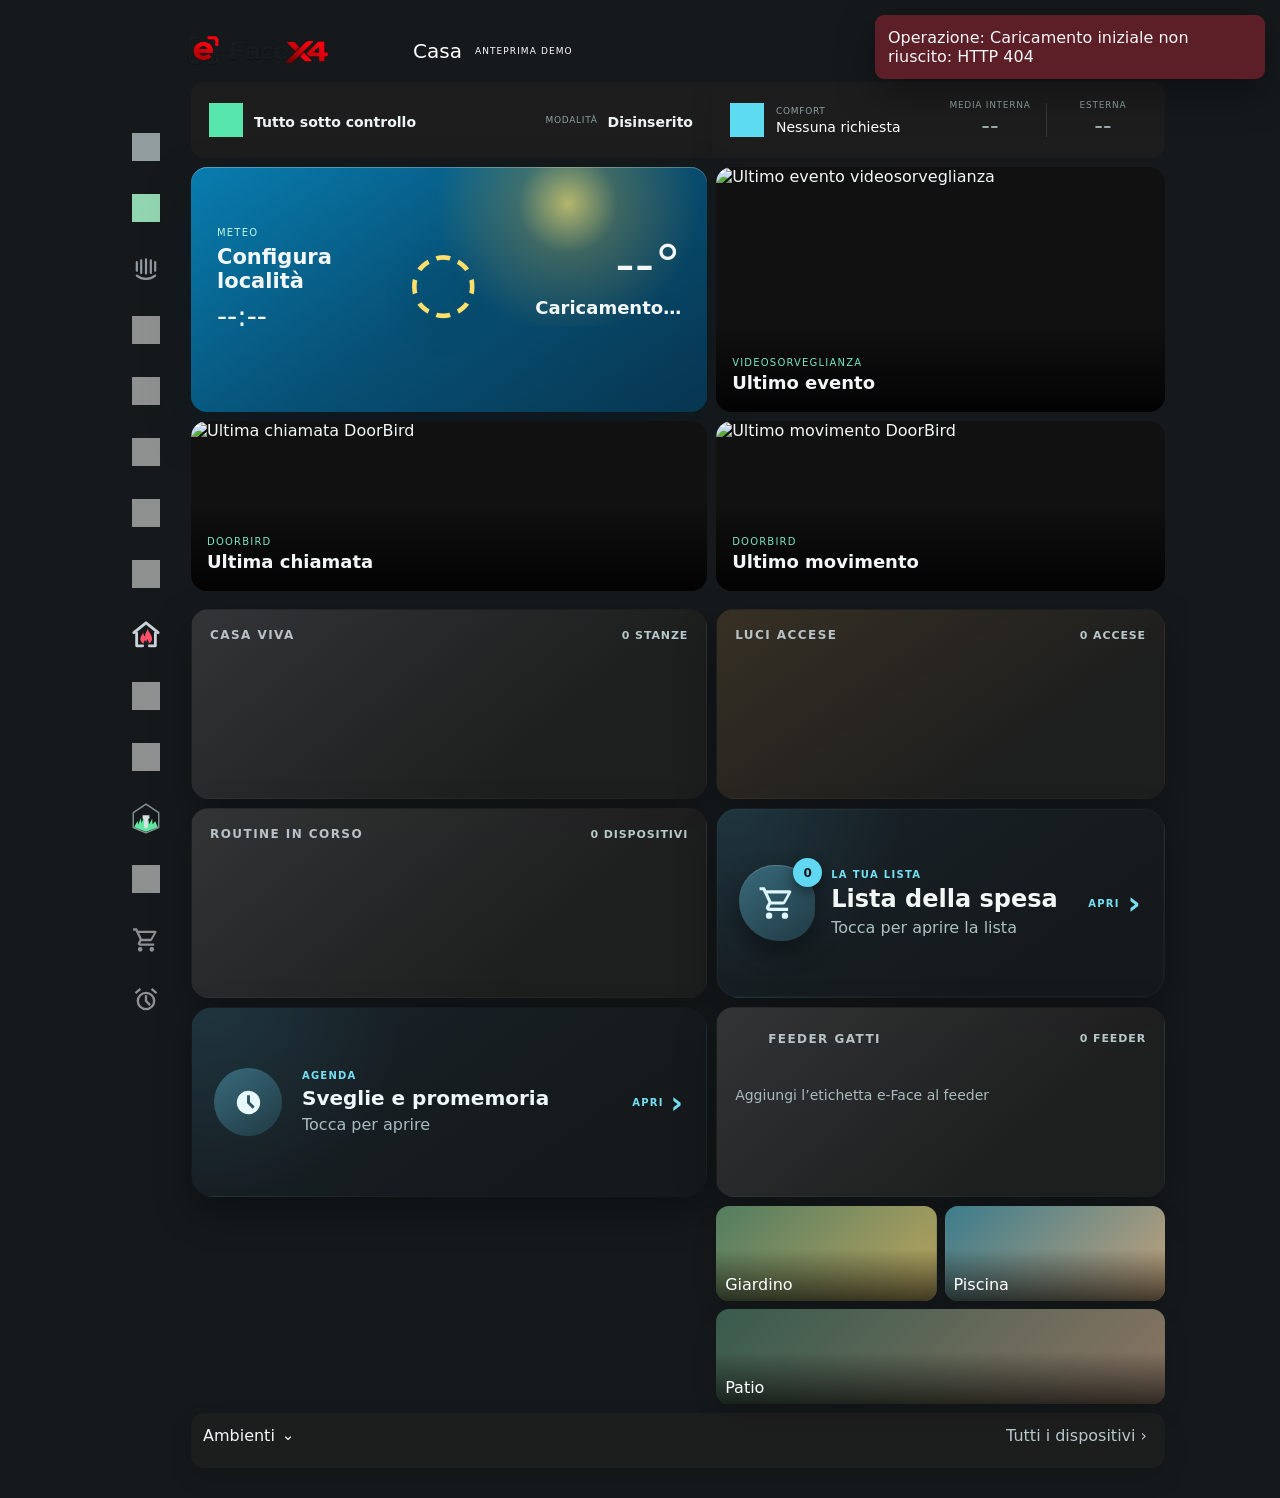
==== commit b9e5d7cf: "Fix responsive weather and DoorBird event integrity 2.21.302" ====
--- a/e_face_x4/app/static/index.html
+++ b/e_face_x4/app/static/index.html
@@ -11,7 +11,7 @@
     <div class="home-title"><img src="assets/brand-horizontal.png?v=2.20.20" alt="e-Face X4" class="horizontal-logo" role="button" tabindex="0" aria-label="Torna alla Home"><h1 id="home-name">Casa</h1><span id="mode">ANTEPRIMA DEMO</span></div>
     <div class="clock"><strong id="clock">--:--</strong><span id="date">--</span></div><button id="global-media-session" class="global-media-session" aria-label="Gestione sessione audio e video" hidden><svg viewBox="0 0 24 24" aria-hidden="true"><defs><linearGradient id="media-session-mixed-gradient"><stop offset="50%" stop-color="#20df6b"/><stop offset="50%" stop-color="#61d8f2"/></linearGradient></defs><path d="M2.4 7C2.5 4.4 4.5 2.4 7 2.4V1C3.5.9.8 3.6 1 7h1.4M7 5.4V4C5.2 4 4 5.3 4 7h1.4C5.5 6.2 6.2 5.5 7 5.4M17 2.4c2.5 0 4.5 2 4.6 4.6H23c.2-3.4-2.5-6.1-6-6v1.4M17 4v1.4c.8.1 1.5.8 1.6 1.6H20c0-1.7-1.2-3-3-3M19 20v-8h3L12 3 2 12h3v8h14Z"/></svg><b>1</b></button><button id="tools-open" class="more" aria-label="Strumenti">⋮</button>
   </header>
-  <link rel="stylesheet" href="assets/app.css?v=2.21.298">
+  <link rel="stylesheet" href="assets/app.css?v=2.21.302">
   <div class="layout">
     <nav class="rail" aria-label="Navigazione principale">
       <button class="active" data-view="watch" title="Guarda"><b class="nav-icon" data-icon="watch"></b><span>Guarda</span></button>
@@ -67,4 +67,4 @@
 <dialog id="soundcloud-playlist-dialog" class="soundcloud-playlist-dialog"><form method="dialog" id="soundcloud-playlist-form"><header><h2>Salva in una lista SoundCloud</h2><button type="button" id="soundcloud-playlist-close" aria-label="Chiudi">×</button></header><label>Lista esistente<select id="soundcloud-playlist-select"><option value="">Crea nuova lista</option></select></label><label id="soundcloud-playlist-name-row">Nome nuova lista<input id="soundcloud-playlist-name" maxlength="80" placeholder="Scrivi il nome della playlist"></label><footer><button type="button" id="soundcloud-playlist-cancel">ANNULLA</button><button type="submit">SALVA</button></footer></form></dialog>
 <dialog id="wiim-queue-dialog" class="wiim-queue-dialog"><header><h2 id="wiim-queue-title">Coda WiiM</h2><button type="button" id="wiim-queue-close" aria-label="Chiudi">×</button></header><div id="wiim-queue-list" class="wiim-queue-list"></div></dialog>
 <dialog id="wiim-eq-dialog" class="wiim-eq-dialog"><header><h2>Equalizzatore WiiM</h2><button type="button" id="wiim-eq-close" aria-label="Chiudi">×</button></header><div id="wiim-eq-body" class="wiim-eq-body"></div></dialog>
-</div><script type="module" src="assets/app.js?v=2.21.298"></script></body></html>
+</div><script type="module" src="assets/app.js?v=2.21.302"></script></body></html>
--- a/e_face_x4/app/static/assets/app.css
+++ b/e_face_x4/app/static/assets/app.css
@@ -94,3 +94,48 @@
 img,svg{-webkit-user-select:none;user-select:none;-webkit-user-drag:none}
 input,textarea,[contenteditable="true"]{-webkit-user-select:text;user-select:text;-webkit-touch-callout:default}
 .shortcut-security-subgroup{margin:12px 0 20px}.shortcut-security-subgroup>h3{margin:0 0 9px;padding:0 4px;color:#cbd7d9;font-size:16px;text-transform:uppercase;letter-spacing:.04em}.shortcut-group-content[hidden]{display:none}
+
+/* Weather card: the widget owns its layout, so it follows the configured card size. */
+.home-weather-widget{container-type:inline-size;display:flex!important;flex-direction:column;min-width:0!important}
+.home-weather-widget .weather-current{flex:1;min-width:0}
+.home-weather-widget .weather-place,.home-weather-widget .weather-reading{min-width:0}
+.home-weather-widget .weather-place strong,.home-weather-widget .weather-reading strong,.home-weather-widget .weather-reading span{overflow:hidden;text-overflow:ellipsis}
+.home-weather-widget[data-widget-height="short"]{height:220px!important;min-height:180px!important;max-height:220px!important}
+.home-weather-widget[data-widget-height="standard"]{height:320px!important;min-height:245px!important}
+.home-weather-widget[data-widget-height="tall"]{height:440px!important;min-height:360px!important}
+.home-weather-widget[data-widget-height="uniform"]{height:100%!important;min-height:245px!important}
+@container (max-width:430px){
+  .home-weather-widget .weather-current{grid-template-columns:minmax(0,1fr) auto;grid-template-rows:auto auto;align-content:center;gap:8px 10px;min-height:0;padding:18px 18px 13px}
+  .home-weather-widget .weather-place strong{max-width:100%;margin:5px 0;font-size:clamp(18px,8cqi,25px);line-height:1.08}
+  .home-weather-widget .weather-place span{font-size:clamp(22px,10cqi,32px);line-height:1}
+  .home-weather-widget .weather-current>#home-weather-icon{width:clamp(58px,25cqi,82px);height:clamp(58px,25cqi,82px);font-size:clamp(46px,20cqi,68px)}
+  .home-weather-widget .weather-reading{grid-column:1/-1;display:flex;align-items:baseline;gap:9px;text-align:left}
+  .home-weather-widget .weather-reading>b{flex:0 0 auto;font-size:clamp(30px,13cqi,43px)}
+  .home-weather-widget .weather-reading>strong{margin:0;font-size:clamp(13px,5cqi,17px);white-space:nowrap}
+  .home-weather-widget .weather-reading>span{display:none}
+  .home-weather-widget .weather-forecast>div{gap:4px;padding:8px 2px}
+  .home-weather-widget .weather-forecast small{font-size:9px}
+  .home-weather-widget .weather-forecast .weather-symbol{font-size:clamp(19px,8cqi,25px)}
+  .home-weather-widget .weather-forecast span{font-size:10px;white-space:nowrap}
+}
+@container (max-width:290px){
+  .home-weather-widget .weather-current{padding:14px 14px 10px}
+  .home-weather-widget .weather-reading>strong{display:none}
+  .home-weather-widget .weather-forecast>div:nth-child(n+5){display:none}
+  .home-weather-widget .weather-forecast{grid-template-columns:repeat(4,1fr)}
+}
+.home-weather-widget[data-widget-height="short"] .weather-current{padding-block:12px;grid-template-rows:1fr;min-height:0}
+.home-weather-widget[data-widget-height="short"] .weather-reading>span{display:none}
+.home-weather-widget[data-widget-height="short"] .weather-forecast>div{gap:2px;padding-block:5px}
+.home-weather-widget[data-widget-height="short"] .weather-forecast .weather-symbol{font-size:21px}
+@container (min-width:431px){
+  .home-weather-widget[data-widget-height="short"] .weather-current{grid-template-columns:minmax(115px,1fr) 72px minmax(120px,1fr);gap:12px}
+  .home-weather-widget[data-widget-height="short"] .weather-current>#home-weather-icon{width:68px;height:68px;font-size:54px}
+  .home-weather-widget[data-widget-height="short"] .weather-place span{font-size:23px}
+  .home-weather-widget[data-widget-height="short"] .weather-reading>b{font-size:38px}
+}
+@media(max-width:700px){
+  .home-weather-widget[data-widget-height="short"]{height:180px!important;min-height:180px!important;max-height:180px!important}
+  .home-weather-widget[data-widget-height="standard"]{height:270px!important;min-height:245px!important}
+  .home-weather-widget[data-widget-height="tall"]{height:350px!important;min-height:300px!important}
+}
--- a/e_face_x4/app/static/assets/app.css
+++ b/e_face_x4/app/static/assets/app.css
@@ -94,3 +94,48 @@
 img,svg{-webkit-user-select:none;user-select:none;-webkit-user-drag:none}
 input,textarea,[contenteditable="true"]{-webkit-user-select:text;user-select:text;-webkit-touch-callout:default}
 .shortcut-security-subgroup{margin:12px 0 20px}.shortcut-security-subgroup>h3{margin:0 0 9px;padding:0 4px;color:#cbd7d9;font-size:16px;text-transform:uppercase;letter-spacing:.04em}.shortcut-group-content[hidden]{display:none}
+
+/* Weather card: the widget owns its layout, so it follows the configured card size. */
+.home-weather-widget{container-type:inline-size;display:flex!important;flex-direction:column;min-width:0!important}
+.home-weather-widget .weather-current{flex:1;min-width:0}
+.home-weather-widget .weather-place,.home-weather-widget .weather-reading{min-width:0}
+.home-weather-widget .weather-place strong,.home-weather-widget .weather-reading strong,.home-weather-widget .weather-reading span{overflow:hidden;text-overflow:ellipsis}
+.home-weather-widget[data-widget-height="short"]{height:220px!important;min-height:180px!important;max-height:220px!important}
+.home-weather-widget[data-widget-height="standard"]{height:320px!important;min-height:245px!important}
+.home-weather-widget[data-widget-height="tall"]{height:440px!important;min-height:360px!important}
+.home-weather-widget[data-widget-height="uniform"]{height:100%!important;min-height:245px!important}
+@container (max-width:430px){
+  .home-weather-widget .weather-current{grid-template-columns:minmax(0,1fr) auto;grid-template-rows:auto auto;align-content:center;gap:8px 10px;min-height:0;padding:18px 18px 13px}
+  .home-weather-widget .weather-place strong{max-width:100%;margin:5px 0;font-size:clamp(18px,8cqi,25px);line-height:1.08}
+  .home-weather-widget .weather-place span{font-size:clamp(22px,10cqi,32px);line-height:1}
+  .home-weather-widget .weather-current>#home-weather-icon{width:clamp(58px,25cqi,82px);height:clamp(58px,25cqi,82px);font-size:clamp(46px,20cqi,68px)}
+  .home-weather-widget .weather-reading{grid-column:1/-1;display:flex;align-items:baseline;gap:9px;text-align:left}
+  .home-weather-widget .weather-reading>b{flex:0 0 auto;font-size:clamp(30px,13cqi,43px)}
+  .home-weather-widget .weather-reading>strong{margin:0;font-size:clamp(13px,5cqi,17px);white-space:nowrap}
+  .home-weather-widget .weather-reading>span{display:none}
+  .home-weather-widget .weather-forecast>div{gap:4px;padding:8px 2px}
+  .home-weather-widget .weather-forecast small{font-size:9px}
+  .home-weather-widget .weather-forecast .weather-symbol{font-size:clamp(19px,8cqi,25px)}
+  .home-weather-widget .weather-forecast span{font-size:10px;white-space:nowrap}
+}
+@container (max-width:290px){
+  .home-weather-widget .weather-current{padding:14px 14px 10px}
+  .home-weather-widget .weather-reading>strong{display:none}
+  .home-weather-widget .weather-forecast>div:nth-child(n+5){display:none}
+  .home-weather-widget .weather-forecast{grid-template-columns:repeat(4,1fr)}
+}
+.home-weather-widget[data-widget-height="short"] .weather-current{padding-block:12px;grid-template-rows:1fr;min-height:0}
+.home-weather-widget[data-widget-height="short"] .weather-reading>span{display:none}
+.home-weather-widget[data-widget-height="short"] .weather-forecast>div{gap:2px;padding-block:5px}
+.home-weather-widget[data-widget-height="short"] .weather-forecast .weather-symbol{font-size:21px}
+@container (min-width:431px){
+  .home-weather-widget[data-widget-height="short"] .weather-current{grid-template-columns:minmax(115px,1fr) 72px minmax(120px,1fr);gap:12px}
+  .home-weather-widget[data-widget-height="short"] .weather-current>#home-weather-icon{width:68px;height:68px;font-size:54px}
+  .home-weather-widget[data-widget-height="short"] .weather-place span{font-size:23px}
+  .home-weather-widget[data-widget-height="short"] .weather-reading>b{font-size:38px}
+}
+@media(max-width:700px){
+  .home-weather-widget[data-widget-height="short"]{height:180px!important;min-height:180px!important;max-height:180px!important}
+  .home-weather-widget[data-widget-height="standard"]{height:270px!important;min-height:245px!important}
+  .home-weather-widget[data-widget-height="tall"]{height:350px!important;min-height:300px!important}
+}
